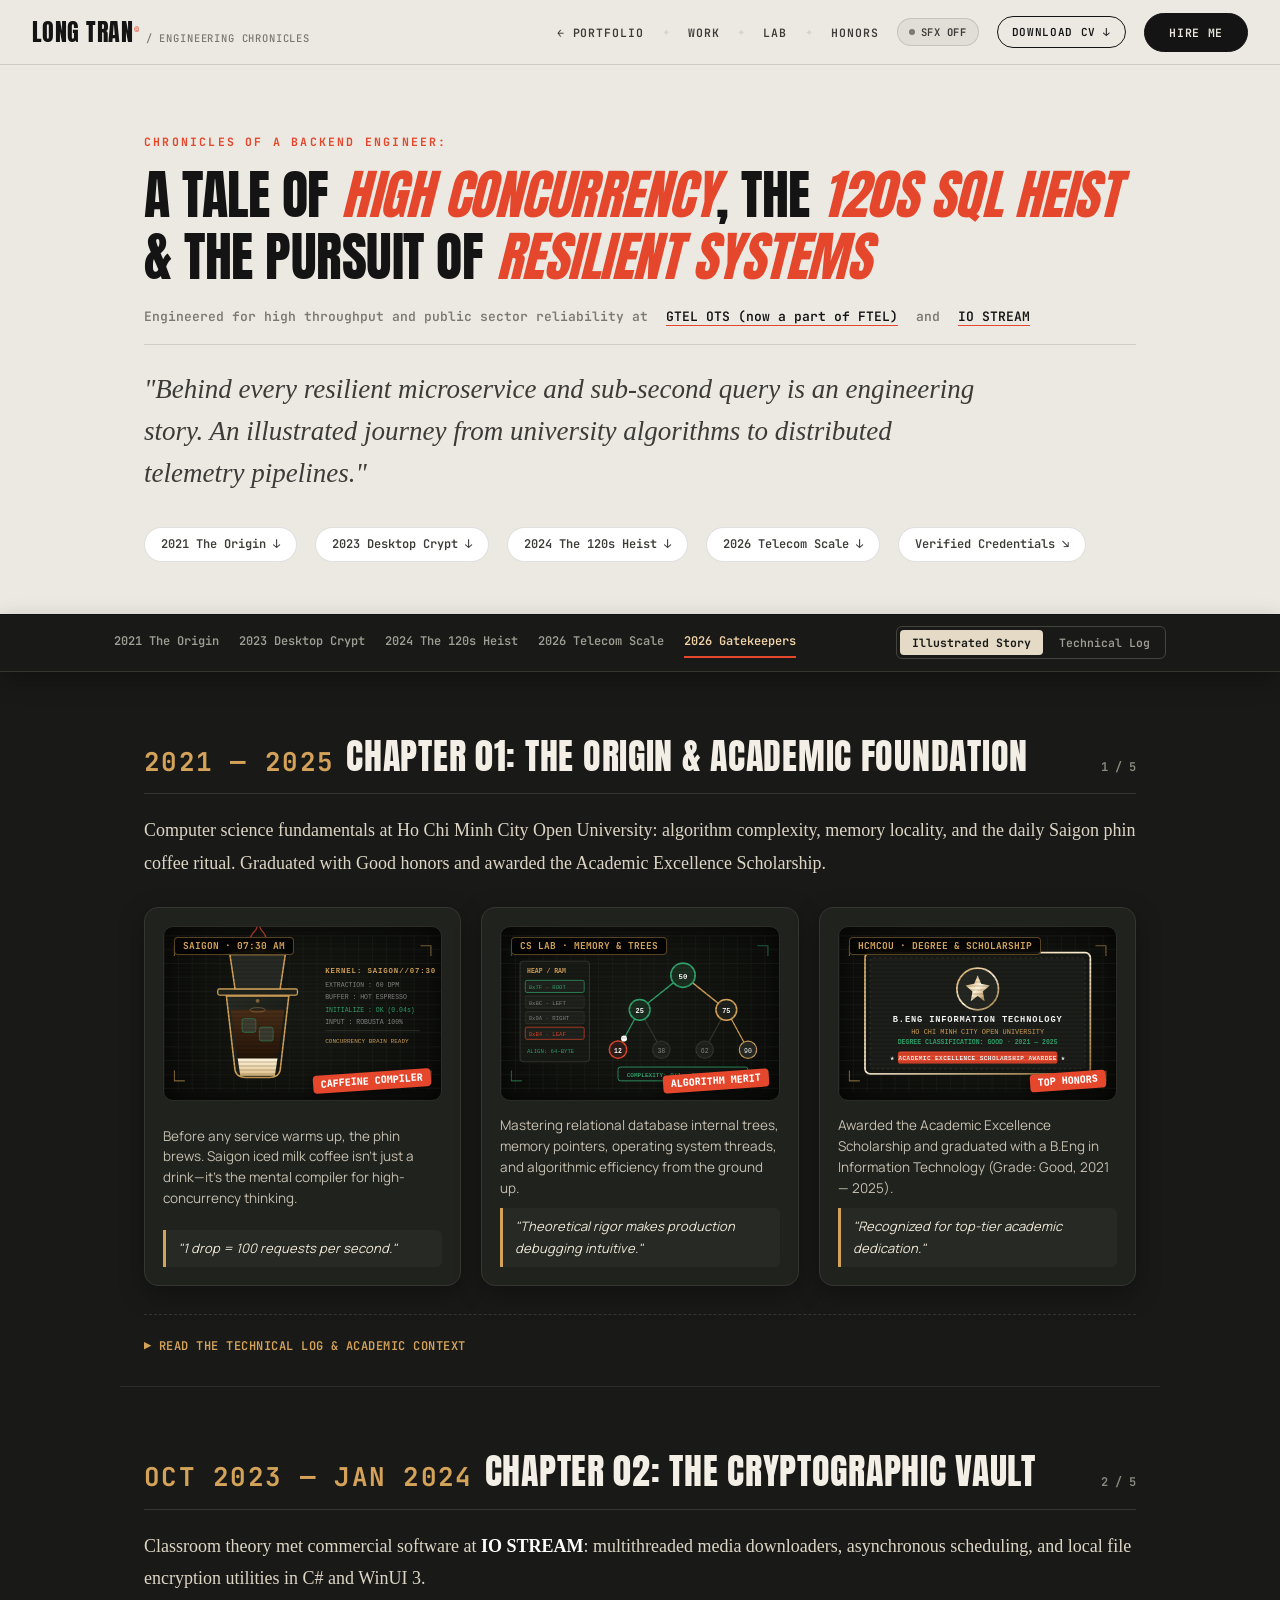
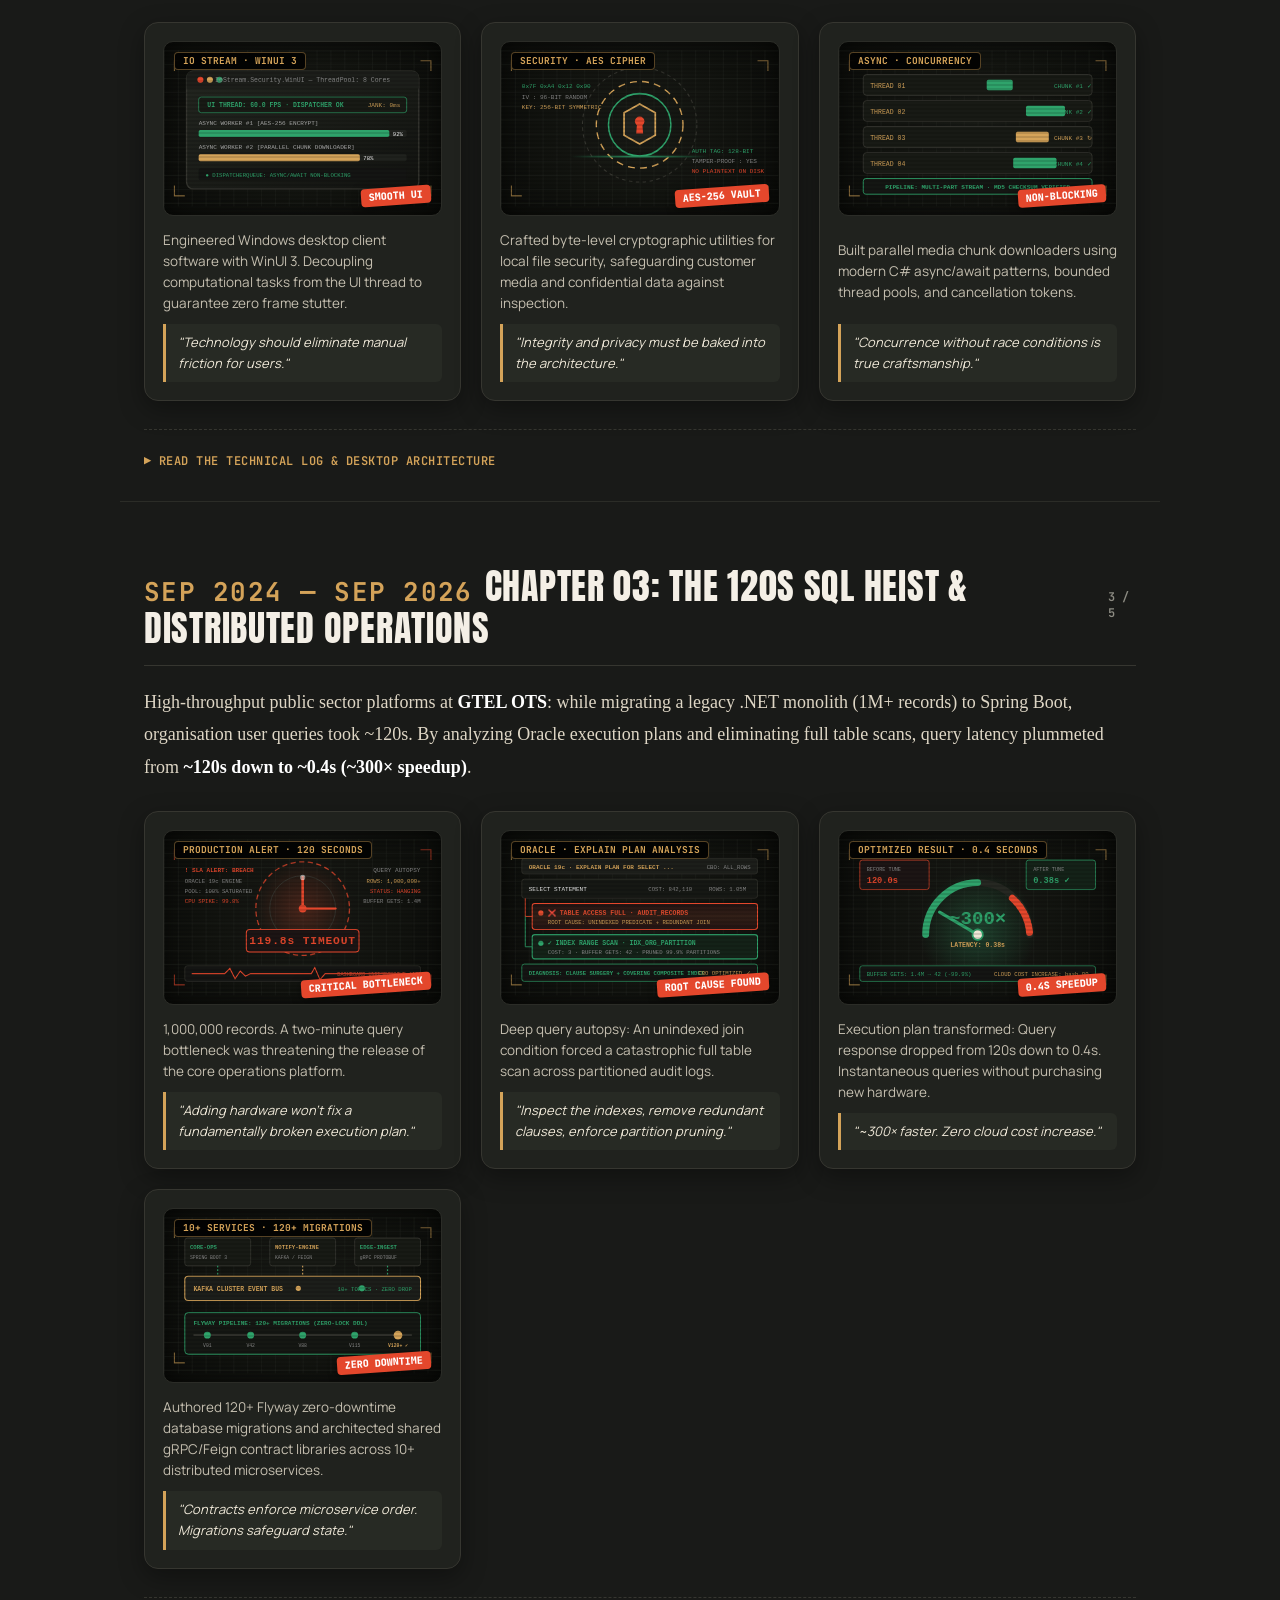
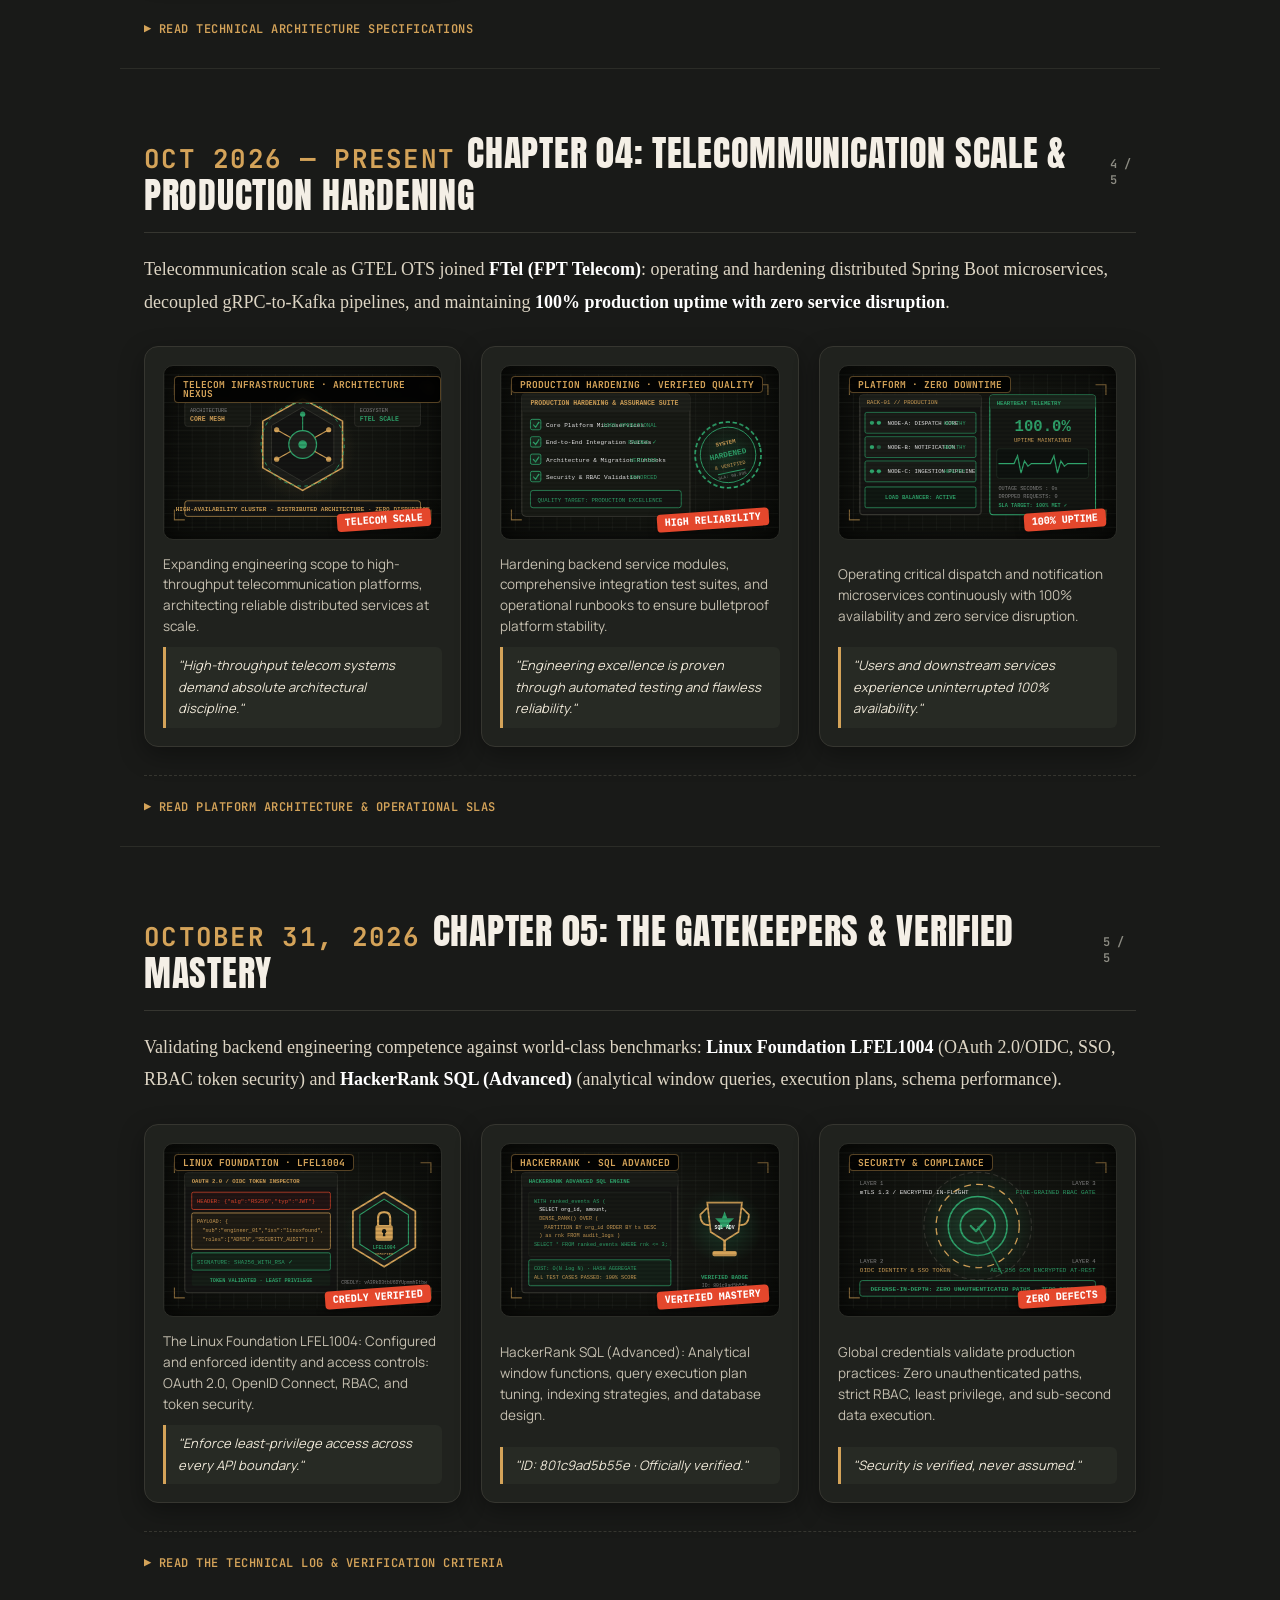
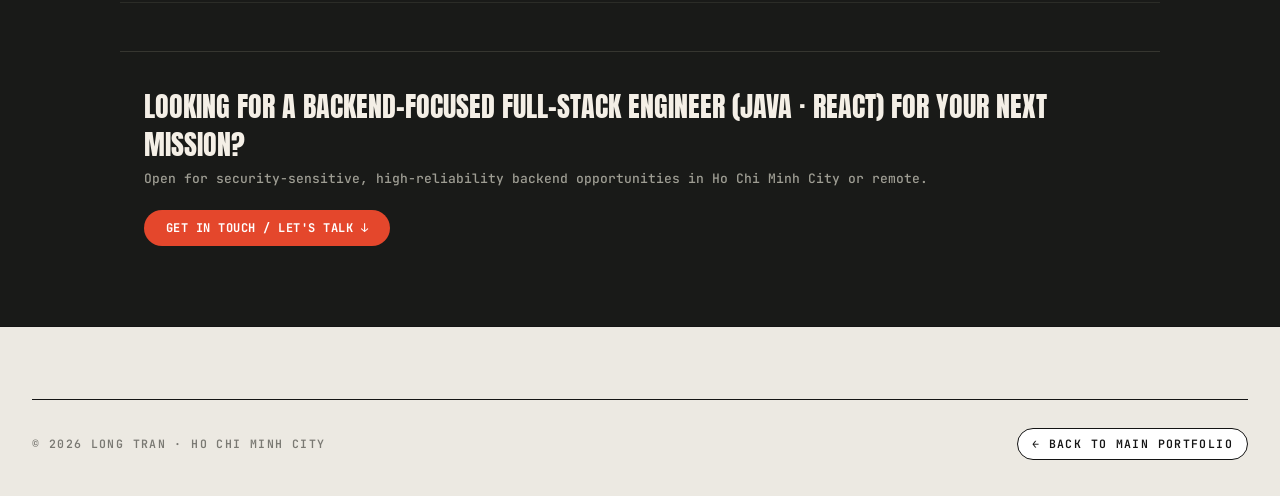
==== story.html @ cf1a456a "feat: refactor portfolio with interactive systems lab, patchbay, Claude Code 101 cert, and full-stac" ====
<!DOCTYPE html>
<html lang="en">
<head>
<meta charset="UTF-8">
<meta name="viewport" content="width=device-width, initial-scale=1.0">
<link rel="icon" type="image/svg+xml" href="assets/favicon.svg">
<meta name="description" content="Illustrated engineering chronicles of Long Tran — from university algorithms and C# WinUI to the 120s Oracle SQL heist, Kafka pipelines, and FTel telecom scale.">
<meta property="og:title" content="Engineering Chronicles — Long Tran">
<meta property="og:description" content="Five illustrated chapters behind the backend systems: C# WinUI, Oracle ~300× tuning, Kafka streams, and API security.">
<meta property="og:type" content="article">
<meta property="og:url" content="https://longtmb2003.github.io/story.html">
<meta property="og:image" content="https://longtmb2003.github.io/assets/og-preview.png">
<link rel="canonical" href="https://longtmb2003.github.io/story.html">
<meta name="theme-color" content="#ECE9E2">
<title>Engineering Chronicles — Long Tran</title>
<link rel="preconnect" href="https://fonts.googleapis.com">
<link rel="preconnect" href="https://fonts.gstatic.com" crossorigin>
<link href="https://fonts.googleapis.com/css2?family=Anton&family=Manrope:wght@400;500;600;700;800&family=JetBrains+Mono:wght@400;500;600;700&family=Caveat:wght@600&display=swap" rel="stylesheet">
<link rel="stylesheet" href="assets/styles.css">
</head>
<body>
<a class="access-skip" href="#story-chronicles">Skip to chronicles</a>

<header class="topbar">
  <div class="top-progress-bar" id="topProgressBar"></div>
  <div class="wrap">
    <div class="logo-block">
      <a class="logo" href="index.html">Long Tran<sup>©</sup></a>
      <span class="logo-role">/ Engineering Chronicles</span>
    </div>

    <nav class="nav" aria-label="Chronicles navigation">
      <a href="index.html">← Portfolio</a>
      <span class="nav-dot" aria-hidden="true">✦</span>
      <a href="index.html#work">Work</a>
      <span class="nav-dot" aria-hidden="true">✦</span>
      <a href="index.html#lab">Lab</a>
      <span class="nav-dot" aria-hidden="true">✦</span>
      <a href="index.html#achievements">Honors</a>
    </nav>

    <a class="story-back-mobile" href="index.html">← Portfolio</a>

    <button class="sfx-toggle" id="sfxToggleBtn" type="button" aria-pressed="false" title="Toggle subtle UI sound effects">
      <span class="sfx-dot" aria-hidden="true"></span>
      <span class="sfx-label">SFX</span>
      <strong id="sfxStateText">OFF</strong>
    </button>

    <a class="btn-cv-top" href="assets/CV_LongTran_BackendJavaDeveloper.pdf" target="_blank" rel="noopener noreferrer" download="CV_LongTran_BackendJavaDeveloper.pdf" title="Download CV (PDF)">Download CV ↓</a>
    <a class="hire" href="index.html#contact">Hire Me</a>
  </div>
</header>

<main>
<div class="wrap">
  <!-- COLD OPEN: EDITORIAL STORY INVITATION (CALIF.IO / PHP2SHELL STYLE) -->
  <section class="cold-open rv" aria-labelledby="storyOpening">
    <h1 id="storyOpening">
      <span class="kicker">CHRONICLES OF A BACKEND ENGINEER:</span>
      A tale of <em>high concurrency</em>, the <em>120s SQL heist</em> &amp; the pursuit of <em>resilient systems</em>
    </h1>
    <p class="press-coverage">
      Engineered for high throughput and public sector reliability at
      <a href="#the-high-throughput">GTEL OTS (now a part of FTEL)</a> and
      <a href="#the-crypt">IO STREAM</a>
    </p>
    <p class="invitation">
      "Behind every resilient microservice and sub-second query is an engineering story. An illustrated journey from university algorithms to distributed telemetry pipelines."
    </p>
    <nav class="shortcuts" aria-label="Start reading chronicle">
      <a href="#the-origin">2021 The Origin ↓</a>
      <a href="#the-crypt">2023 Desktop Crypt ↓</a>
      <a href="#the-120s-heist">2024 The 120s Heist ↓</a>
      <a href="#the-high-throughput">2026 Telecom Scale ↓</a>
      <a href="#the-gatekeepers">Verified Credentials ↘</a>
    </nav>
  </section>
</div>

<section class="comic-chronicles" id="story-chronicles" data-mode="story" aria-label="An illustrated journey through engineering history">
  <!-- STICKY READER TOOLBAR -->
  <div class="reader-toolbar">
    <div class="reader-toolbar-inner">
      <nav class="era-links" aria-label="Comic chapters navigation">
        <a href="#the-origin" class="active" data-chapter="the-origin">2021 The Origin</a>
        <a href="#the-crypt" data-chapter="the-crypt">2023 Desktop Crypt</a>
        <a href="#the-120s-heist" data-chapter="the-120s-heist">2024 The 120s Heist</a>
        <a href="#the-high-throughput" data-chapter="the-high-throughput">2026 Telecom Scale</a>
        <a href="#the-gatekeepers" data-chapter="the-gatekeepers">2026 Gatekeepers</a>
      </nav>
      <div class="reader-mode" role="group" aria-label="Comic reading mode">
        <button type="button" class="mode-btn active" id="btnStoryMode" data-mode="story" aria-pressed="true">Illustrated Story</button>
        <button type="button" class="mode-btn" id="btnLogMode" data-mode="blueprint" aria-pressed="false">Technical Log</button>
      </div>
    </div>
  </div>

  <!-- CHAPTER 01: 2021 -->
  <article class="story-chapter" id="the-origin" aria-labelledby="ch1-heading">
    <div class="chapter-heading">
      <h2 id="ch1-heading"><span>2021 — 2025</span>Chapter 01: The Origin &amp; Academic Foundation</h2>
      <small>1 / 5</small>
    </div>
    <div class="chapter-description">
      <p>
        Computer science fundamentals at Ho Chi Minh City Open University: algorithm complexity, memory locality, and the daily Saigon phin coffee ritual. Graduated with Good honors and awarded the Academic Excellence Scholarship.
      </p>
    </div>
    <div class="panel-layout">
      <div class="comic-panel">
        <div class="panel-art-wrap">
          <span class="panel-badge">SAIGON · 07:30 AM</span>
          <svg viewBox="0 0 320 180" fill="none" xmlns="http://www.w3.org/2000/svg">
            <defs>
              <pattern id="ch1Grid" width="16" height="16" patternUnits="userSpaceOnUse"><path d="M 16 0 L 0 0 0 16" fill="none" stroke="#252822" stroke-width="0.8"/></pattern>
              <linearGradient id="cGlassGrad" x1="0" y1="0" x2="1" y2="1"><stop offset="0%" stop-color="#2A2D25"/><stop offset="100%" stop-color="#121310"/></linearGradient>
              <linearGradient id="cEspressoGrad" x1="0" y1="0" x2="0" y2="1"><stop offset="0%" stop-color="#4A2E18"/><stop offset="100%" stop-color="#241408"/></linearGradient>
              <linearGradient id="cMilkGrad" x1="0" y1="0" x2="0" y2="1"><stop offset="0%" stop-color="#FFF4DD"/><stop offset="100%" stop-color="#E1BF86"/></linearGradient>
            </defs>
            <rect width="320" height="180" fill="url(#ch1Grid)"/>
            <path d="M12 24 L12 12 L24 12 M308 24 L308 12 L296 12 M12 156 L12 168 L24 168 M308 156 L308 168 L296 168" stroke="#D4A359" stroke-width="1.2" opacity="0.6"/>
            <!-- Telemetry readout right side -->
            <text x="186" y="44" font-size="8.5" font-family="monospace" font-weight="bold" fill="#D4A359" letter-spacing="1">KERNEL: SAIGON//07:30</text>
            <text x="186" y="60" font-size="7.5" font-family="monospace" fill="#888">EXTRACTION : 60 DPM</text>
            <text x="186" y="74" font-size="7.5" font-family="monospace" fill="#888">BUFFER     : HOT ESPRESSO</text>
            <text x="186" y="88" font-size="7.5" font-family="monospace" fill="#2FA36B">INITIALIZE : OK (0.04s)</text>
            <text x="186" y="102" font-size="7.5" font-family="monospace" fill="#888">INPUT      : ROBUSTA 100%</text>
            <line x1="186" y1="110" x2="295" y2="110" stroke="#363630" stroke-width="1"/>
            <text x="186" y="124" font-size="7" font-family="monospace" fill="#D4A359">CONCURRENCY BRAIN READY</text>
            <!-- Glass -->
            <path d="M72 70 L82 156 Q84 164 94 164 L122 164 Q132 164 134 156 L144 70 Z" fill="url(#cGlassGrad)" stroke="#D4A359" stroke-width="1.8"/>
            <path d="M85 142 L88 162 L128 162 L131 142 Z" fill="url(#cMilkGrad)"/>
            <path d="M77 86 L85 142 L131 142 L139 86 Z" fill="url(#cEspressoGrad)"/>
            <rect x="90" y="96" width="16" height="16" rx="3" fill="#3D453C" opacity="0.75" stroke="#2FA36B" stroke-width="0.8"/>
            <rect x="110" y="106" width="16" height="16" rx="3" fill="#3D453C" opacity="0.75" stroke="#2FA36B" stroke-width="0.8"/>
            <!-- Phin Saucer plate -->
            <rect x="62" y="62" width="92" height="7" rx="2" fill="#20221E" stroke="#D4A359" stroke-width="1.5"/>
            <!-- Phin Chamber -->
            <path d="M76 22 L140 22 L134 62 L82 62 Z" fill="#272A24" stroke="#D4A359" stroke-width="1.8"/>
            <!-- Phin Lid & Knob -->
            <path d="M72 22 Q108 14 144 22 Z" fill="#363630" stroke="#D4A359" stroke-width="1.5"/>
            <circle cx="108" cy="14" r="4.5" fill="#D4A359"/>
            <path d="M100 10 Q98 2 104 -4 Q110 -10 106 -16" stroke="#E4472C" stroke-width="1.5" stroke-linecap="round" fill="none" opacity="0.7"/>
            <path d="M116 10 Q120 2 114 -4 Q108 -10 112 -16" stroke="#E4472C" stroke-width="1.5" stroke-linecap="round" fill="none" opacity="0.7"/>
            <!-- Drip bead -->
            <circle cx="108" cy="67" r="2.2" fill="#D4A359"><animate attributeName="cy" values="67;86" dur="1.2s" repeatCount="indefinite"/><animate attributeName="opacity" values="1;0" dur="1.2s" repeatCount="indefinite"/></circle>
            <ellipse cx="108" cy="86" rx="16" ry="2.5" fill="none" stroke="#D4A359" stroke-width="0.8"><animate attributeName="rx" values="3;16" dur="1.2s" repeatCount="indefinite"/><animate attributeName="opacity" values="1;0" dur="1.2s" repeatCount="indefinite"/></ellipse>
          </svg>
          <span class="panel-stamp">CAFFEINE COMPILER</span>
        </div>
        <p class="panel-caption">Before any service warms up, the phin brews. Saigon iced milk coffee isn't just a drink—it's the mental compiler for high-concurrency thinking.</p>
        <div class="panel-dialogue">"1 drop = 100 requests per second."</div>
      </div>

      <div class="comic-panel">
        <div class="panel-art-wrap">
          <span class="panel-badge">CS LAB · MEMORY &amp; TREES</span>
          <svg viewBox="0 0 320 180" fill="none" xmlns="http://www.w3.org/2000/svg">
            <defs>
              <pattern id="ch1TreeGrid" width="16" height="16" patternUnits="userSpaceOnUse"><path d="M 16 0 L 0 0 0 16" fill="none" stroke="#252822" stroke-width="0.8"/></pattern>
            </defs>
            <rect width="320" height="180" fill="url(#ch1TreeGrid)"/>
            <path d="M12 24 L12 12 L24 12 M308 24 L308 12 L296 12 M12 156 L12 168 L24 168 M308 156 L308 168 L296 168" stroke="#2FA36B" stroke-width="1.2" opacity="0.6"/>
            <!-- Left Memory Layout matrix -->
            <rect x="22" y="30" width="80" height="116" rx="4" fill="#181A16" stroke="#363630" stroke-width="1.2"/>
            <text x="30" y="44" font-size="7.5" font-family="monospace" fill="#D4A359" font-weight="bold">HEAP / RAM</text>
            <rect x="28" y="52" width="68" height="14" rx="2" fill="#20221E" stroke="#2FA36B" stroke-width="0.8"/>
            <text x="32" y="62" font-size="6.5" font-family="monospace" fill="#2FA36B">0x7F · ROOT</text>
            <rect x="28" y="70" width="68" height="14" rx="2" fill="#20221E" stroke="#363630" stroke-width="0.8"/>
            <text x="32" y="80" font-size="6.5" font-family="monospace" fill="#888">0x8C · LEFT</text>
            <rect x="28" y="88" width="68" height="14" rx="2" fill="#20221E" stroke="#363630" stroke-width="0.8"/>
            <text x="32" y="98" font-size="6.5" font-family="monospace" fill="#888">0x9A · RIGHT</text>
            <rect x="28" y="106" width="68" height="14" rx="2" fill="#20221E" stroke="#E4472C" stroke-width="0.8"/>
            <text x="32" y="116" font-size="6.5" font-family="monospace" fill="#E4472C">0xB4 · LEAF</text>
            <text x="30" y="136" font-size="6.5" font-family="monospace" fill="#2FA36B">ALIGN: 64-BYTE</text>
            <!-- Right Tree Hierarchy -->
            <line x1="210" y1="46" x2="160" y2="86" stroke="#2FA36B" stroke-width="1.6"/>
            <line x1="210" y1="46" x2="260" y2="86" stroke="#D4A359" stroke-width="1.6"/>
            <line x1="160" y1="86" x2="135" y2="132" stroke="#2FA36B" stroke-width="1.4"/>
            <line x1="160" y1="86" x2="185" y2="132" stroke="#363630" stroke-width="1.4"/>
            <line x1="260" y1="86" x2="235" y2="132" stroke="#363630" stroke-width="1.4"/>
            <line x1="260" y1="86" x2="285" y2="132" stroke="#D4A359" stroke-width="1.4"/>
            <!-- Pulsing traversal packet -->
            <circle cx="210" cy="46" r="3.5" fill="#FFF"><animateMotion path="M0,0 L-50,40 L-75,86" dur="2s" repeatCount="indefinite"/></circle>
            <!-- Nodes -->
            <circle cx="210" cy="46" r="14" fill="#1C2E20" stroke="#2FA36B" stroke-width="2"/>
            <text x="210" y="50" font-size="8.5" font-family="monospace" font-weight="bold" fill="#FFF" text-anchor="middle">50</text>
            <circle cx="160" cy="86" r="12" fill="#1C2E20" stroke="#2FA36B" stroke-width="1.8"/>
            <text x="160" y="90" font-size="8" font-family="monospace" font-weight="bold" fill="#FFF" text-anchor="middle">25</text>
            <circle cx="260" cy="86" r="12" fill="#20221E" stroke="#D4A359" stroke-width="1.8"/>
            <text x="260" y="90" font-size="8" font-family="monospace" font-weight="bold" fill="#FFF" text-anchor="middle">75</text>
            <circle cx="135" cy="132" r="10" fill="#2E1C1A" stroke="#E4472C" stroke-width="1.8"/>
            <text x="135" y="135.5" font-size="7.5" font-family="monospace" font-weight="bold" fill="#FFF" text-anchor="middle">12</text>
            <circle cx="185" cy="132" r="10" fill="#20221E" stroke="#363630" stroke-width="1.4"/>
            <text x="185" y="135.5" font-size="7.5" font-family="monospace" fill="#888" text-anchor="middle">38</text>
            <circle cx="235" cy="132" r="10" fill="#20221E" stroke="#363630" stroke-width="1.4"/>
            <text x="235" y="135.5" font-size="7.5" font-family="monospace" fill="#888" text-anchor="middle">62</text>
            <circle cx="285" cy="132" r="10" fill="#272A24" stroke="#D4A359" stroke-width="1.4"/>
            <text x="285" y="135.5" font-size="7.5" font-family="monospace" fill="#FFF" text-anchor="middle">90</text>
            <rect x="135" y="152" width="150" height="16" rx="3" fill="#141613" stroke="#2FA36B" stroke-width="1"/>
            <text x="210" y="163" font-size="7" font-family="monospace" fill="#2FA36B" font-weight="bold" text-anchor="middle">COMPLEXITY: O(log N) · BALANCED</text>
          </svg>
          <span class="panel-stamp">ALGORITHM MERIT</span>
        </div>
        <p class="panel-caption">Mastering relational database internal trees, memory pointers, operating system threads, and algorithmic efficiency from the ground up.</p>
        <div class="panel-dialogue">"Theoretical rigor makes production debugging intuitive."</div>
      </div>

      <div class="comic-panel">
        <div class="panel-art-wrap">
          <span class="panel-badge">HCMCOU · DEGREE &amp; SCHOLARSHIP</span>
          <svg viewBox="0 0 320 180" fill="none" xmlns="http://www.w3.org/2000/svg">
            <defs>
              <pattern id="ch1HcmcouGrid" width="16" height="16" patternUnits="userSpaceOnUse"><path d="M 16 0 L 0 0 0 16" fill="none" stroke="#252822" stroke-width="0.8"/></pattern>
              <linearGradient id="goldDiplomaGrad" x1="0" y1="0" x2="1" y2="1"><stop offset="0%" stop-color="#D4A359"/><stop offset="50%" stop-color="#FFF2D6"/><stop offset="100%" stop-color="#9E7332"/></linearGradient>
            </defs>
            <rect width="320" height="180" fill="url(#ch1HcmcouGrid)"/>
            <path d="M12 24 L12 12 L24 12 M308 24 L308 12 L296 12 M12 156 L12 168 L24 168 M308 156 L308 168 L296 168" stroke="#D4A359" stroke-width="1.2" opacity="0.6"/>
            <!-- Ornate Diploma certificate parchment frame -->
            <rect x="30" y="20" width="260" height="140" rx="6" fill="#161814" stroke="url(#goldDiplomaGrad)" stroke-width="2"/>
            <rect x="36" y="26" width="248" height="128" rx="4" fill="#1C1E1A" stroke="#363630" stroke-width="1" stroke-dasharray="3 3"/>
            <!-- Center Seal / Laurel Emblem -->
            <circle cx="160" cy="62" r="24" fill="#252822" stroke="url(#goldDiplomaGrad)" stroke-width="2"/>
            <!-- Star in seal -->
            <polygon points="160,46 164,56 174,58 166,65 168,76 160,70 152,76 154,65 146,58 156,56" fill="url(#goldDiplomaGrad)"/>
            <!-- University & Degree details -->
            <text x="160" y="100" font-size="10" font-family="monospace" font-weight="900" fill="#FFF" text-anchor="middle" letter-spacing="1">B.ENG INFORMATION TECHNOLOGY</text>
            <text x="160" y="114" font-size="8" font-family="monospace" fill="#D4A359" text-anchor="middle">HO CHI MINH CITY OPEN UNIVERSITY</text>
            <text x="160" y="126" font-size="7.5" font-family="monospace" fill="#2FA36B" text-anchor="middle" font-weight="bold">DEGREE CLASSIFICATION: GOOD · 2021 — 2025</text>
            <!-- Scholarship Ribbon Banner -->
            <rect x="68" y="134" width="184" height="14" rx="3" fill="#E4472C"/>
            <text x="160" y="144" font-size="7" font-family="monospace" font-weight="900" fill="#FFF" text-anchor="middle" letter-spacing="0.5">★ ACADEMIC EXCELLENCE SCHOLARSHIP AWARDEE ★</text>
          </svg>
          <span class="panel-stamp">TOP HONORS</span>
        </div>
        <p class="panel-caption">Awarded the Academic Excellence Scholarship and graduated with a B.Eng in Information Technology (Grade: Good, 2021 — 2025).</p>
        <div class="panel-dialogue">"Recognized for top-tier academic dedication."</div>
      </div>
    </div>
    <details class="story-transcript">
      <summary>▶ Read the technical log &amp; academic context</summary>
      <div class="transcript-body">
        <p><strong>Curriculum Core:</strong> Algorithmic analysis, relational database normalization, concurrency synchronization primitives, network socket programming, and software engineering architecture.</p>
        <p><strong>Key Artifacts:</strong> Academic Excellence Scholarship (Jan 2025), B.Eng Degree in IT (Sep 2025). The rigorous foundation in B-trees, hashing strategies, and memory layouts later became the decisive weapon in solving Oracle query bottlenecks and tuning Kafka partition streaming in production.</p>
      </div>
    </details>
  </article>

  <!-- CHAPTER 02: 2023 -->
  <article class="story-chapter" id="the-crypt" aria-labelledby="ch2-heading">
    <div class="chapter-heading">
      <h2 id="ch2-heading"><span>Oct 2023 — Jan 2024</span>Chapter 02: The Cryptographic Vault</h2>
      <small>2 / 5</small>
    </div>
    <div class="chapter-description">
      <p>
        Classroom theory met commercial software at <strong>IO STREAM</strong>: multithreaded media downloaders, asynchronous scheduling, and local file encryption utilities in C# and WinUI 3.
      </p>
    </div>
    <div class="panel-layout">
      <div class="comic-panel">
        <div class="panel-art-wrap">
          <span class="panel-badge">IO STREAM · WINUI 3</span>
          <svg viewBox="0 0 320 180" fill="none" xmlns="http://www.w3.org/2000/svg">
            <defs>
              <pattern id="ch2WinGrid" width="16" height="16" patternUnits="userSpaceOnUse"><path d="M 16 0 L 0 0 0 16" fill="none" stroke="#252822" stroke-width="0.8"/></pattern>
              <linearGradient id="winGlassGrad" x1="0" y1="0" x2="1" y2="1"><stop offset="0%" stop-color="#232620"/><stop offset="100%" stop-color="#121310"/></linearGradient>
            </defs>
            <rect width="320" height="180" fill="url(#ch2WinGrid)"/>
            <path d="M12 24 L12 12 L24 12 M308 24 L308 12 L296 12 M12 156 L12 168 L24 168 M308 156 L308 168 L296 168" stroke="#D4A359" stroke-width="1.2" opacity="0.6"/>
            <rect x="26" y="24" width="268" height="136" rx="8" fill="url(#winGlassGrad)" stroke="#363630" stroke-width="1.5"/>
            <path d="M26 32 Q26 24 34 24 L286 24 Q294 24 294 32 L294 44 L26 44 Z" fill="#1C1E1A"/>
            <circle cx="42" cy="34" r="3.5" fill="#E4472C"/>
            <circle cx="53" cy="34" r="3.5" fill="#D4A359"/>
            <circle cx="64" cy="34" r="3.5" fill="#2FA36B"/>
            <text x="160" y="37" font-size="7.5" font-family="monospace" fill="#888" text-anchor="middle">IoStream.Security.WinUI — ThreadPool: 8 Cores</text>
            <rect x="40" y="54" width="240" height="18" rx="3" fill="#181A15" stroke="#2FA36B" stroke-width="0.8"/>
            <text x="50" y="66" font-size="7.5" font-family="monospace" fill="#2FA36B" font-weight="bold">UI THREAD: 60.0 FPS · DISPATCHER OK</text>
            <text x="235" y="66" font-size="7" font-family="monospace" fill="#D4A359">JANK: 0ms</text>
            <text x="40" y="86" font-size="7" font-family="monospace" fill="#AAA">ASYNC WORKER #1 [AES-256 ENCRYPT]</text>
            <rect x="40" y="92" width="240" height="8" rx="2" fill="#20221E"/>
            <rect x="40" y="92" width="220" height="8" rx="2" fill="#2FA36B"/>
            <text x="264" y="99" font-size="6.5" font-family="monospace" fill="#FFF">92%</text>
            <text x="40" y="114" font-size="7" font-family="monospace" fill="#AAA">ASYNC WORKER #2 [PARALLEL CHUNK DOWNLOADER]</text>
            <rect x="40" y="120" width="240" height="8" rx="2" fill="#20221E"/>
            <rect x="40" y="120" width="186" height="8" rx="2" fill="#D4A359"/>
            <text x="230" y="127" font-size="6.5" font-family="monospace" fill="#FFF">78%</text>
            <rect x="40" y="136" width="240" height="14" rx="2" fill="#141513"/>
            <text x="48" y="146" font-size="6.5" font-family="monospace" fill="#2FA36B">● DISPATCHERQUEUE: ASYNC/AWAIT NON-BLOCKING</text>
          </svg>
          <span class="panel-stamp">SMOOTH UI</span>
        </div>
        <p class="panel-caption">Engineered Windows desktop client software with WinUI 3. Decoupling computational tasks from the UI thread to guarantee zero frame stutter.</p>
        <div class="panel-dialogue">"Technology should eliminate manual friction for users."</div>
      </div>

      <div class="comic-panel">
        <div class="panel-art-wrap">
          <span class="panel-badge">SECURITY · AES CIPHER</span>
          <svg viewBox="0 0 320 180" fill="none" xmlns="http://www.w3.org/2000/svg">
            <defs>
              <pattern id="ch2AesGrid" width="16" height="16" patternUnits="userSpaceOnUse"><path d="M 16 0 L 0 0 0 16" fill="none" stroke="#252822" stroke-width="0.8"/></pattern>
              <linearGradient id="aesLaserGrad" x1="0" y1="0" x2="1" y2="0"><stop offset="0%" stop-color="#2FA36B" stop-opacity="0"/><stop offset="50%" stop-color="#2FA36B"/><stop offset="100%" stop-color="#2FA36B" stop-opacity="0"/></linearGradient>
            </defs>
            <rect width="320" height="180" fill="url(#ch2AesGrid)"/>
            <path d="M12 24 L12 12 L24 12 M308 24 L308 12 L296 12 M12 156 L12 168 L24 168 M308 156 L308 168 L296 168" stroke="#D4A359" stroke-width="1.2" opacity="0.6"/>
            <circle cx="160" cy="86" r="66" stroke="#363630" stroke-width="1.2" stroke-dasharray="4 4"/>
            <circle cx="160" cy="86" r="50" stroke="#D4A359" stroke-width="1.6" stroke-dasharray="8 6"/>
            <circle cx="160" cy="86" r="36" stroke="#2FA36B" stroke-width="1.8"/>
            <polygon points="160,62 178,72 178,98 160,108 142,98 142,72" fill="#20221E" stroke="#D4A359" stroke-width="2"/>
            <circle cx="160" cy="82" r="5.5" fill="#E4472C"/>
            <polygon points="157,84 163,84 164,96 156,96" fill="#E4472C"/>
            <rect x="80" y="85" width="160" height="2" fill="url(#aesLaserGrad)"><animate attributeName="y" values="30;140;30" dur="3s" repeatCount="indefinite"/></rect>
            <text x="24" y="44" font-size="7" font-family="monospace" fill="#2FA36B">0x7F 0xA4 0x12 0x90</text>
            <text x="24" y="56" font-size="7" font-family="monospace" fill="#888">IV : 96-BIT RANDOM</text>
            <text x="24" y="68" font-size="7" font-family="monospace" fill="#D4A359">KEY: 256-BIT SYMMETRIC</text>
            <text x="220" y="118" font-size="7" font-family="monospace" fill="#2FA36B">AUTH TAG: 128-BIT</text>
            <text x="220" y="130" font-size="7" font-family="monospace" fill="#888">TAMPER-PROOF : YES</text>
            <text x="220" y="142" font-size="7" font-family="monospace" fill="#E4472C">NO PLAINTEXT ON DISK</text>
          </svg>
          <span class="panel-stamp">AES-256 VAULT</span>
        </div>
        <p class="panel-caption">Crafted byte-level cryptographic utilities for local file security, safeguarding customer media and confidential data against inspection.</p>
        <div class="panel-dialogue">"Integrity and privacy must be baked into the architecture."</div>
      </div>

      <div class="comic-panel">
        <div class="panel-art-wrap">
          <span class="panel-badge">ASYNC · CONCURRENCY</span>
          <svg viewBox="0 0 320 180" fill="none" xmlns="http://www.w3.org/2000/svg">
            <defs>
              <pattern id="ch2ChunkGrid" width="16" height="16" patternUnits="userSpaceOnUse"><path d="M 16 0 L 0 0 0 16" fill="none" stroke="#252822" stroke-width="0.8"/></pattern>
            </defs>
            <rect width="320" height="180" fill="url(#ch2ChunkGrid)"/>
            <path d="M12 24 L12 12 L24 12 M308 24 L308 12 L296 12 M12 156 L12 168 L24 168 M308 156 L308 168 L296 168" stroke="#D4A359" stroke-width="1.2" opacity="0.6"/>
            <!-- 4 Parallel Streaming Lanes -->
            <rect x="28" y="28" width="264" height="24" rx="4" fill="#181A15" stroke="#363630" stroke-width="1"/>
            <text x="36" y="43" font-size="7.5" font-family="monospace" fill="#D4A359">THREAD 01</text>
            <rect x="100" y="34" width="30" height="12" rx="2" fill="#2FA36B"><animate attributeName="x" values="100;230;100" dur="2.4s" repeatCount="indefinite"/></rect>
            <text x="248" y="43" font-size="7" font-family="monospace" fill="#2FA36B">CHUNK #1 ✓</text>
            <rect x="28" y="58" width="264" height="24" rx="4" fill="#181A15" stroke="#363630" stroke-width="1"/>
            <text x="36" y="73" font-size="7.5" font-family="monospace" fill="#D4A359">THREAD 02</text>
            <rect x="100" y="64" width="45" height="12" rx="2" fill="#2FA36B"><animate attributeName="x" values="100;220;100" dur="2.8s" begin="0.3s" repeatCount="indefinite"/></rect>
            <text x="248" y="73" font-size="7" font-family="monospace" fill="#2FA36B">CHUNK #2 ✓</text>
            <rect x="28" y="88" width="264" height="24" rx="4" fill="#181A15" stroke="#363630" stroke-width="1"/>
            <text x="36" y="103" font-size="7.5" font-family="monospace" fill="#D4A359">THREAD 03</text>
            <rect x="100" y="94" width="38" height="12" rx="2" fill="#D4A359"><animate attributeName="x" values="100;215;100" dur="2.1s" begin="0.6s" repeatCount="indefinite"/></rect>
            <text x="248" y="103" font-size="7" font-family="monospace" fill="#D4A359">CHUNK #3 ↻</text>
            <rect x="28" y="118" width="264" height="24" rx="4" fill="#181A15" stroke="#363630" stroke-width="1"/>
            <text x="36" y="133" font-size="7.5" font-family="monospace" fill="#D4A359">THREAD 04</text>
            <rect x="100" y="124" width="50" height="12" rx="2" fill="#2FA36B"><animate attributeName="x" values="100;225;100" dur="2.6s" begin="0.2s" repeatCount="indefinite"/></rect>
            <text x="248" y="133" font-size="7" font-family="monospace" fill="#2FA36B">CHUNK #4 ✓</text>
            <rect x="28" y="148" width="264" height="18" rx="3" fill="#141613" stroke="#2FA36B" stroke-width="1"/>
            <text x="160" y="160" font-size="7" font-family="monospace" fill="#2FA36B" font-weight="bold" text-anchor="middle">PIPELINE: MULTI-PART STREAM · MD5 CHECKSUM VERIFIED</text>
          </svg>
          <span class="panel-stamp">NON-BLOCKING</span>
        </div>
        <p class="panel-caption">Built parallel media chunk downloaders using modern C# async/await patterns, bounded thread pools, and cancellation tokens.</p>
        <div class="panel-dialogue">"Concurrence without race conditions is true craftsmanship."</div>
      </div>
    </div>
    <details class="story-transcript">
      <summary>▶ Read the technical log &amp; desktop architecture</summary>
      <div class="transcript-body">
        <p><strong>Stack &amp; Frameworks:</strong> C#, .NET, WinUI 3, Windows App SDK, Cryptography APIs.</p>
        <p><strong>Engineering Takeaway:</strong> Learned the intricacies of thread synchronization, byte streams, and memory buffers. Managing local machine resources laid the groundwork for managing cloud container resources in distributed microservices.</p>
      </div>
    </details>
  </article>

  <!-- CHAPTER 03: 2024 - 2026 -->
  <article class="story-chapter" id="the-120s-heist" aria-labelledby="ch3-heading">
    <div class="chapter-heading">
      <h2 id="ch3-heading"><span>Sep 2024 — Sep 2026</span>Chapter 03: The 120s SQL Heist &amp; Distributed Operations</h2>
      <small>3 / 5</small>
    </div>
    <div class="chapter-description">
      <p>
        High-throughput public sector platforms at <strong>GTEL OTS</strong>: while migrating a legacy .NET monolith (1M+ records) to Spring Boot, organisation user queries took ~120s. By analyzing Oracle execution plans and eliminating full table scans, query latency plummeted from <strong>~120s down to ~0.4s (~300× speedup)</strong>.
      </p>
    </div>
        <div class="panel-layout">
      <div class="comic-panel">
        <div class="panel-art-wrap">
          <span class="panel-badge">PRODUCTION ALERT · 120 SECONDS</span>
          <svg viewBox="0 0 320 180" fill="none" xmlns="http://www.w3.org/2000/svg">
            <defs>
              <pattern id="ch3p1Grid" width="16" height="16" patternUnits="userSpaceOnUse">
                <path d="M 16 0 L 0 0 0 16" fill="none" stroke="#252822" stroke-width="0.8"/>
              </pattern>
              <radialGradient id="alertGlow" cx="50%" cy="50%" r="50%">
                <stop offset="0%" stop-color="#E4472C" stop-opacity="0.25"/>
                <stop offset="100%" stop-color="#E4472C" stop-opacity="0"/>
              </radialGradient>
            </defs>
            <rect width="320" height="180" fill="url(#ch3p1Grid)"/>
            <path d="M12 24 L12 12 L24 12 M308 24 L308 12 L296 12 M12 156 L12 168 L24 168 M308 156 L308 168 L296 168" stroke="#E4472C" stroke-width="1.2" opacity="0.6"/>
            <circle cx="160" cy="80" r="58" fill="url(#alertGlow)"/>
            <circle cx="160" cy="80" r="54" stroke="#E4472C" stroke-width="1.5" stroke-dasharray="6 4" opacity="0.8"/>
            <circle cx="160" cy="80" r="38" stroke="#363630" stroke-width="1"/>
            <line x1="160" y1="80" x2="160" y2="44" stroke="#E4472C" stroke-width="3" stroke-linecap="round"/>
            <line x1="160" y1="80" x2="198" y2="80" stroke="#E4472C" stroke-width="2.5" stroke-linecap="round"/>
            <circle cx="160" cy="80" r="4.5" fill="#E4472C"/>
            <circle cx="160" cy="44" r="3" fill="#FFF"><animate attributeName="opacity" values="0.2;1;0.2" dur="0.8s" repeatCount="indefinite"/></circle>
            <rect x="95" y="104" width="130" height="26" rx="4" fill="#1C1514" stroke="#E4472C" stroke-width="1.2"/>
            <text x="160" y="121" font-size="13" font-weight="900" font-family="monospace" fill="#E4472C" text-anchor="middle" letter-spacing="1">119.8s TIMEOUT</text>
            <text x="24" y="38" font-size="7" font-family="monospace" fill="#E4472C" font-weight="bold">! SLA ALERT: BREACH</text>
            <text x="24" y="50" font-size="6.5" font-family="monospace" fill="#888">ORACLE 19c ENGINE</text>
            <text x="24" y="62" font-size="6.5" font-family="monospace" fill="#888">POOL: 100% SATURATED</text>
            <text x="24" y="74" font-size="6.5" font-family="monospace" fill="#E4472C">CPU SPIKE: 99.8%</text>
            <text x="296" y="38" font-size="7" font-family="monospace" fill="#888" text-anchor="end">QUERY AUTOPSY</text>
            <text x="296" y="50" font-size="6.5" font-family="monospace" fill="#D4A359" text-anchor="end">ROWS: 1,000,000+</text>
            <text x="296" y="62" font-size="6.5" font-family="monospace" fill="#E4472C" text-anchor="end">STATUS: HANGING</text>
            <text x="296" y="74" font-size="6.5" font-family="monospace" fill="#888" text-anchor="end">BUFFER GETS: 1.4M</text>
            <rect x="24" y="146" width="272" height="18" rx="3" fill="#141513" stroke="#363630" stroke-width="0.8"/>
            <path d="M 32 155 L 70 155 L 76 149 L 82 161 L 88 152 L 94 158 L 100 155 L 170 155 L 174 148 L 180 162 L 186 155 L 290 155" stroke="#E4472C" stroke-width="1.2" fill="none"/>
            <text x="200" y="158" font-size="6" font-family="monospace" fill="#E4472C">DASHBOARD UNRESPONSIVE (120s)</text>
          </svg>
          <span class="panel-stamp">CRITICAL BOTTLENECK</span>
        </div>
        <p class="panel-caption">1,000,000 records. A two-minute query bottleneck was threatening the release of the core operations platform.</p>
        <div class="panel-dialogue">"Adding hardware won't fix a fundamentally broken execution plan."</div>
      </div>

      <div class="comic-panel">
        <div class="panel-art-wrap">
          <span class="panel-badge">ORACLE · EXPLAIN PLAN ANALYSIS</span>
          <svg viewBox="0 0 320 180" fill="none" xmlns="http://www.w3.org/2000/svg">
            <defs>
              <pattern id="ch3p2Grid" width="16" height="16" patternUnits="userSpaceOnUse">
                <path d="M 16 0 L 0 0 0 16" fill="none" stroke="#252822" stroke-width="0.8"/>
              </pattern>
              <linearGradient id="scanBeam" x1="0" y1="0" x2="0" y2="1">
                <stop offset="0%" stop-color="#D4A359" stop-opacity="0"/>
                <stop offset="50%" stop-color="#D4A359" stop-opacity="0.35"/>
                <stop offset="100%" stop-color="#D4A359" stop-opacity="0"/>
              </linearGradient>
            </defs>
            <rect width="320" height="180" fill="url(#ch3p2Grid)"/>
            <path d="M12 24 L12 12 L24 12 M308 24 L308 12 L296 12 M12 156 L12 168 L24 168 M308 156 L308 168 L296 168" stroke="#D4A359" stroke-width="1.2" opacity="0.6"/>
            <rect x="24" y="22" width="272" height="18" rx="3" fill="#1C1E1A" stroke="#363630" stroke-width="0.8"/>
            <text x="32" y="34" font-size="7" font-family="monospace" fill="#D4A359" font-weight="bold">ORACLE 19c · EXPLAIN PLAN FOR SELECT ...</text>
            <text x="288" y="34" font-size="6.5" font-family="monospace" fill="#888" text-anchor="end">CBO: ALL_ROWS</text>
            <rect x="24" y="46" width="272" height="22" rx="3" fill="#161814" stroke="#363630" stroke-width="0.8"/>
            <text x="32" y="60" font-size="7" font-family="monospace" fill="#EEE">SELECT STATEMENT</text>
            <text x="170" y="60" font-size="6.5" font-family="monospace" fill="#888">COST: 842,110</text>
            <text x="240" y="60" font-size="6.5" font-family="monospace" fill="#888">ROWS: 1.05M</text>
            <rect x="36" y="74" width="260" height="30" rx="3" fill="#241412" stroke="#E4472C" stroke-width="1.2"/>
            <path d="M 28 68 L 28 89 L 36 89" stroke="#E4472C" stroke-width="1" fill="none"/>
            <circle cx="46" cy="85" r="3" fill="#E4472C"/>
            <text x="54" y="87" font-size="7.5" font-family="monospace" fill="#E4472C" font-weight="bold">❌ TABLE ACCESS FULL · AUDIT_RECORDS</text>
            <text x="54" y="98" font-size="6.5" font-family="monospace" fill="#D4A359">ROOT CAUSE: UNINDEXED PREDICATE + REDUNDANT JOIN</text>
            <rect x="36" y="74" width="260" height="30" rx="3" fill="url(#scanBeam)"><animate attributeName="opacity" values="0.1;0.6;0.1" dur="2s" repeatCount="indefinite"/></rect>
            <rect x="36" y="110" width="260" height="28" rx="3" fill="#142218" stroke="#2FA36B" stroke-width="1.2"/>
            <path d="M 28 89 L 28 124 L 36 124" stroke="#2FA36B" stroke-width="1" fill="none"/>
            <circle cx="46" cy="120" r="3" fill="#2FA36B"/>
            <text x="54" y="122" font-size="7.5" font-family="monospace" fill="#2FA36B" font-weight="bold">✓ INDEX RANGE SCAN · IDX_ORG_PARTITION</text>
            <text x="54" y="132" font-size="6.5" font-family="monospace" fill="#888">COST: 3 · BUFFER GETS: 42 · PRUNED 99.9% PARTITIONS</text>
            <rect x="24" y="144" width="272" height="20" rx="3" fill="#141513" stroke="#2FA36B" stroke-width="0.8"/>
            <text x="32" y="157" font-size="6.5" font-family="monospace" fill="#2FA36B" font-weight="bold">DIAGNOSIS: CLAUSE SURGERY + COVERING COMPOSITE INDEX</text>
            <text x="288" y="157" font-size="6.5" font-family="monospace" fill="#D4A359" text-anchor="end">CBO OPTIMIZED ✓</text>
          </svg>
          <span class="panel-stamp">ROOT CAUSE FOUND</span>
        </div>
        <p class="panel-caption">Deep query autopsy: An unindexed join condition forced a catastrophic full table scan across partitioned audit logs.</p>
        <div class="panel-dialogue">"Inspect the indexes, remove redundant clauses, enforce partition pruning."</div>
      </div>

      <div class="comic-panel">
        <div class="panel-art-wrap">
          <span class="panel-badge">OPTIMIZED RESULT · 0.4 SECONDS</span>
          <svg viewBox="0 0 320 180" fill="none" xmlns="http://www.w3.org/2000/svg">
            <defs>
              <pattern id="ch3p3Grid" width="16" height="16" patternUnits="userSpaceOnUse">
                <path d="M 16 0 L 0 0 0 16" fill="none" stroke="#252822" stroke-width="0.8"/>
              </pattern>
              <radialGradient id="speedGlow" cx="50%" cy="50%" r="50%">
                <stop offset="0%" stop-color="#2FA36B" stop-opacity="0.3"/>
                <stop offset="100%" stop-color="#2FA36B" stop-opacity="0"/>
              </radialGradient>
            </defs>
            <rect width="320" height="180" fill="url(#ch3p3Grid)"/>
            <path d="M12 24 L12 12 L24 12 M308 24 L308 12 L296 12 M12 156 L12 168 L24 168 M308 156 L308 168 L296 168" stroke="#D4A359" stroke-width="1.2" opacity="0.6"/>
            <circle cx="160" cy="105" r="68" fill="url(#speedGlow)"/>
            <path d="M 100 110 A 60 60 0 1 1 220 110" stroke="#262822" stroke-width="8" stroke-linecap="round"/>
            <path d="M 200 68 A 60 60 0 0 1 220 110" stroke="#E4472C" stroke-width="8" stroke-linecap="round" stroke-dasharray="3 3"/>
            <path d="M 100 110 A 60 60 0 0 1 160 50" stroke="#2FA36B" stroke-width="8" stroke-linecap="round"/>
            <line x1="160" y1="110" x2="116" y2="84" stroke="#2FA36B" stroke-width="3.5" stroke-linecap="round">
              <animateTransform attributeName="transform" type="rotate" from="40 160 110" to="0 160 110" dur="1s" fill="freeze"/>
            </line>
            <circle cx="160" cy="110" r="6" fill="#EEE7D7" stroke="#2FA36B" stroke-width="2"/>
            <text x="160" y="98" font-size="22" font-weight="900" font-family="monospace" fill="#2FA36B" text-anchor="middle">~300×</text>
            <text x="160" y="124" font-size="7.5" font-family="monospace" fill="#D4A359" text-anchor="middle" font-weight="bold">LATENCY: 0.38s</text>
            <rect x="24" y="24" width="80" height="34" rx="3" fill="#1C1514" stroke="#E4472C" stroke-width="0.8"/>
            <text x="32" y="37" font-size="6" font-family="monospace" fill="#888">BEFORE TUNE</text>
            <text x="32" y="50" font-size="10" font-weight="900" font-family="monospace" fill="#E4472C">120.0s</text>
            <rect x="216" y="24" width="80" height="34" rx="3" fill="#142218" stroke="#2FA36B" stroke-width="0.8"/>
            <text x="224" y="37" font-size="6" font-family="monospace" fill="#888">AFTER TUNE</text>
            <text x="224" y="50" font-size="10" font-weight="900" font-family="monospace" fill="#2FA36B">0.38s ✓</text>
            <rect x="24" y="146" width="272" height="18" rx="3" fill="#141513" stroke="#2FA36B" stroke-width="0.8"/>
            <text x="32" y="158" font-size="6.5" font-family="monospace" fill="#2FA36B">BUFFER GETS: 1.4M → 42 (-99.9%)</text>
            <text x="288" y="158" font-size="6.5" font-family="monospace" fill="#D4A359" text-anchor="end">CLOUD COST INCREASE: bash.00</text>
          </svg>
          <span class="panel-stamp">0.4s SPEEDUP</span>
        </div>
        <p class="panel-caption">Execution plan transformed: Query response dropped from 120s down to 0.4s. Instantaneous queries without purchasing new hardware.</p>
        <div class="panel-dialogue">"~300× faster. Zero cloud cost increase."</div>
      </div>

      <div class="comic-panel">
        <div class="panel-art-wrap">
          <span class="panel-badge">10+ SERVICES · 120+ MIGRATIONS</span>
          <svg viewBox="0 0 320 180" fill="none" xmlns="http://www.w3.org/2000/svg">
            <defs>
              <pattern id="ch3p4Grid" width="16" height="16" patternUnits="userSpaceOnUse">
                <path d="M 16 0 L 0 0 0 16" fill="none" stroke="#252822" stroke-width="0.8"/>
              </pattern>
            </defs>
            <rect width="320" height="180" fill="url(#ch3p4Grid)"/>
            <path d="M12 24 L12 12 L24 12 M308 24 L308 12 L296 12 M12 156 L12 168 L24 168 M308 156 L308 168 L296 168" stroke="#D4A359" stroke-width="1.2" opacity="0.6"/>
            <rect x="24" y="68" width="272" height="28" rx="4" fill="#1C1E1A" stroke="#D4A359" stroke-width="1.2"/>
            <text x="34" y="85" font-size="7.5" font-family="monospace" fill="#D4A359" font-weight="bold">KAFKA CLUSTER EVENT BUS</text>
            <text x="286" y="85" font-size="6.5" font-family="monospace" fill="#2FA36B" text-anchor="end">10+ TOPICS · ZERO DROP</text>
            <circle cx="160" cy="82" r="3.5" fill="#2FA36B"><animate attributeName="cx" values="120;250;120" dur="3s" repeatCount="indefinite"/></circle>
            <circle cx="180" cy="82" r="3" fill="#D4A359"><animate attributeName="cx" values="240;110;240" dur="2.6s" repeatCount="indefinite"/></circle>
            <rect x="24" y="24" width="76" height="32" rx="3" fill="#181A15" stroke="#363630" stroke-width="1"/>
            <text x="30" y="37" font-size="6.5" font-family="monospace" fill="#2FA36B" font-weight="bold">CORE-OPS</text>
            <text x="30" y="48" font-size="5.5" font-family="monospace" fill="#888">SPRING BOOT 3</text>
            <line x1="62" y1="56" x2="62" y2="68" stroke="#2FA36B" stroke-width="1.2" stroke-dasharray="2 2"/>
            <rect x="122" y="24" width="76" height="32" rx="3" fill="#181A15" stroke="#363630" stroke-width="1"/>
            <text x="128" y="37" font-size="6.5" font-family="monospace" fill="#D4A359" font-weight="bold">NOTIFY-ENGINE</text>
            <text x="128" y="48" font-size="5.5" font-family="monospace" fill="#888">KAFKA / FEIGN</text>
            <line x1="160" y1="56" x2="160" y2="68" stroke="#D4A359" stroke-width="1.2" stroke-dasharray="2 2"/>
            <rect x="220" y="24" width="76" height="32" rx="3" fill="#181A15" stroke="#363630" stroke-width="1"/>
            <text x="226" y="37" font-size="6.5" font-family="monospace" fill="#2FA36B" font-weight="bold">EDGE-INGEST</text>
            <text x="226" y="48" font-size="5.5" font-family="monospace" fill="#888">gRPC PROTOBUF</text>
            <line x1="258" y1="56" x2="258" y2="68" stroke="#2FA36B" stroke-width="1.2" stroke-dasharray="2 2"/>
            <rect x="24" y="110" width="272" height="48" rx="4" fill="#151713" stroke="#2FA36B" stroke-width="1"/>
            <text x="34" y="124" font-size="7" font-family="monospace" fill="#2FA36B" font-weight="bold">FLYWAY PIPELINE: 120+ MIGRATIONS (ZERO-LOCK DDL)</text>
            <line x1="34" y1="136" x2="286" y2="136" stroke="#363630" stroke-width="2"/>
            <circle cx="50" cy="136" r="4" fill="#2FA36B"/>
            <circle cx="100" cy="136" r="4" fill="#2FA36B"/>
            <circle cx="160" cy="136" r="4" fill="#2FA36B"/>
            <circle cx="220" cy="136" r="4" fill="#2FA36B"/>
            <circle cx="270" cy="136" r="5" fill="#D4A359"/>
            <text x="50" y="150" font-size="5.5" font-family="monospace" fill="#888" text-anchor="middle">V01</text>
            <text x="100" y="150" font-size="5.5" font-family="monospace" fill="#888" text-anchor="middle">V42</text>
            <text x="160" y="150" font-size="5.5" font-family="monospace" fill="#888" text-anchor="middle">V88</text>
            <text x="220" y="150" font-size="5.5" font-family="monospace" fill="#888" text-anchor="middle">V115</text>
            <text x="270" y="150" font-size="5.5" font-family="monospace" fill="#D4A359" text-anchor="middle" font-weight="bold">V120+ ✓</text>
          </svg>
          <span class="panel-stamp">ZERO DOWNTIME</span>
        </div>
        <p class="panel-caption">Authored 120+ Flyway zero-downtime database migrations and architected shared gRPC/Feign contract libraries across 10+ distributed microservices.</p>
        <div class="panel-dialogue">"Contracts enforce microservice order. Migrations safeguard state."</div>
      </div>
    </div>
    <details class="story-transcript">
      <summary>▶ Read technical architecture specifications</summary>
      <div class="transcript-body">
        <p><strong>Architecture Pattern:</strong> Event-Driven Architecture (EDA) &amp; Microservices with typed Protobuf/gRPC contracts.</p>
        <p><strong>Core Stack:</strong> Java 17/21, Spring Boot 3, Oracle 19c, Apache Kafka, Redis, Elasticsearch, Docker/K8s.</p>
        <p><strong>Key Milestones:</strong> 120+ zero-downtime Flyway migrations, sub-second query tuning via execution plan optimization, shared Feign/gRPC libraries across 10+ internal services, automated test safety via JUnit 5 &amp; Spock.</p>
      </div>
    </details>
  </article>

  <!-- CHAPTER 04: 2026 - PRESENT -->
    <article class="story-chapter" id="the-high-throughput" aria-labelledby="ch4-heading">
    <div class="chapter-heading">
      <h2 id="ch4-heading"><span>Oct 2026 — Present</span>Chapter 04: Telecommunication Scale &amp; Production Hardening</h2>
      <small>4 / 5</small>
    </div>
    <div class="chapter-description">
      <p>
        Telecommunication scale as GTEL OTS joined <strong>FTel (FPT Telecom)</strong>: operating and hardening distributed Spring Boot microservices, decoupled gRPC-to-Kafka pipelines, and maintaining <strong>100% production uptime with zero service disruption</strong>.
      </p>
    </div>
    <div class="panel-layout">
      <!-- Panel 1 -->
      <div class="comic-panel">
        <div class="panel-art-wrap">
          <span class="panel-badge">TELECOM INFRASTRUCTURE · ARCHITECTURE NEXUS</span>
          <svg viewBox="0 0 320 180" fill="none" xmlns="http://www.w3.org/2000/svg">
            <defs>
              <pattern id="ch4p1Grid" width="16" height="16" patternUnits="userSpaceOnUse">
                <path d="M 16 0 L 0 0 0 16" fill="none" stroke="#252822" stroke-width="0.8"/>
              </pattern>
              <radialGradient id="allianceGlow" cx="50%" cy="50%" r="50%">
                <stop offset="0%" stop-color="#D4A359" stop-opacity="0.2"/>
                <stop offset="100%" stop-color="#D4A359" stop-opacity="0"/>
              </radialGradient>
            </defs>
            <rect width="320" height="180" fill="url(#ch4p1Grid)"/>
            <path d="M12 24 L12 12 L24 12 M308 24 L308 12 L296 12 M12 156 L12 168 L24 168 M308 156 L308 168 L296 168" stroke="#D4A359" stroke-width="1.2" opacity="0.6"/>
            <circle cx="160" cy="85" r="62" fill="url(#allianceGlow)"/>
            <polygon points="160,28 206,54 206,108 160,134 114,108 114,54" stroke="#D4A359" stroke-width="1.8" fill="#1C1E1A"/>
            <polygon points="160,38 196,59 196,103 160,124 124,103 124,59" stroke="#363630" stroke-width="1" fill="#141513"/>
            <!-- Distributed Service Mesh Nodes -->
            <circle cx="160" cy="81" r="16" fill="#20221E" stroke="#2FA36B" stroke-width="1.5"/>
            <circle cx="160" cy="81" r="5" fill="#2FA36B"/>
            <line x1="160" y1="65" x2="160" y2="46" stroke="#2FA36B" stroke-width="1.2"/>
            <circle cx="160" cy="46" r="3" fill="#2FA36B"/>
            <line x1="174" y1="89" x2="190" y2="98" stroke="#D4A359" stroke-width="1.2"/>
            <circle cx="190" cy="98" r="3" fill="#D4A359"/>
            <line x1="146" y1="89" x2="130" y2="98" stroke="#D4A359" stroke-width="1.2"/>
            <circle cx="130" cy="98" r="3" fill="#D4A359"/>
            <line x1="174" y1="73" x2="190" y2="64" stroke="#D4A359" stroke-width="1.2"/>
            <circle cx="190" cy="64" r="3" fill="#D4A359"/>
            <line x1="146" y1="73" x2="130" y2="64" stroke="#D4A359" stroke-width="1.2"/>
            <circle cx="130" cy="64" r="3" fill="#D4A359"/>
            <circle cx="160" cy="81" r="48" stroke="#2FA36B" stroke-width="1" stroke-dasharray="4 4"><animateTransform attributeName="transform" type="rotate" from="0 160 81" to="360 160 81" dur="18s" repeatCount="indefinite"/></circle>
            <rect x="24" y="32" width="76" height="28" rx="3" fill="#181A15" stroke="#363630" stroke-width="0.8"/>
            <text x="30" y="44" font-size="6" font-family="monospace" fill="#888">ARCHITECTURE</text>
            <text x="30" y="54" font-size="7.5" font-weight="bold" font-family="monospace" fill="#D4A359">CORE MESH</text>
            <rect x="220" y="32" width="76" height="28" rx="3" fill="#181A15" stroke="#363630" stroke-width="0.8"/>
            <text x="226" y="44" font-size="6" font-family="monospace" fill="#888">ECOSYSTEM</text>
            <text x="226" y="54" font-size="7.5" font-weight="bold" font-family="monospace" fill="#2FA36B">FTEL SCALE</text>
            <rect x="24" y="146" width="272" height="18" rx="3" fill="#141513" stroke="#D4A359" stroke-width="0.8"/>
            <text x="160" y="158" font-size="7" font-family="monospace" fill="#D4A359" font-weight="bold" text-anchor="middle">HIGH-AVAILABILITY CLUSTER · DISTRIBUTED ARCHITECTURE · ZERO DISRUPTION</text>
          </svg>
          <span class="panel-stamp">TELECOM SCALE</span>
        </div>
        <p class="panel-caption">Expanding engineering scope to high-throughput telecommunication platforms, architecting reliable distributed services at scale.</p>
        <div class="panel-dialogue">"High-throughput telecom systems demand absolute architectural discipline."</div>
      </div>

      <!-- Panel 2 -->
      <div class="comic-panel">
        <div class="panel-art-wrap">
          <span class="panel-badge">PRODUCTION HARDENING · VERIFIED QUALITY</span>
          <svg viewBox="0 0 320 180" fill="none" xmlns="http://www.w3.org/2000/svg">
            <defs>
              <pattern id="ch4p2Grid" width="16" height="16" patternUnits="userSpaceOnUse">
                <path d="M 16 0 L 0 0 0 16" fill="none" stroke="#252822" stroke-width="0.8"/>
              </pattern>
              <radialGradient id="acceptGlow" cx="50%" cy="50%" r="50%">
                <stop offset="0%" stop-color="#2FA36B" stop-opacity="0.2"/>
                <stop offset="100%" stop-color="#2FA36B" stop-opacity="0"/>
              </radialGradient>
            </defs>
            <rect width="320" height="180" fill="url(#ch4p2Grid)"/>
            <path d="M12 24 L12 12 L24 12 M308 24 L308 12 L296 12 M12 156 L12 168 L24 168 M308 156 L308 168 L296 168" stroke="#D4A359" stroke-width="1.2" opacity="0.6"/>
            <rect x="24" y="22" width="194" height="142" rx="5" fill="#181A15" stroke="#363630" stroke-width="1.2"/>
            <rect x="24" y="22" width="194" height="22" rx="4" fill="#1E201B"/>
            <text x="34" y="36" font-size="7.5" font-family="monospace" fill="#D4A359" font-weight="bold">PRODUCTION HARDENING &amp; ASSURANCE SUITE</text>
            <rect x="34" y="52" width="12" height="12" rx="2" fill="#1A281E" stroke="#2FA36B" stroke-width="1"/>
            <path d="M 37 58 L 40 61 L 44 55" stroke="#2FA36B" stroke-width="1.4" fill="none"/>
            <text x="52" y="61" font-size="7" font-family="monospace" fill="#EEE">Core Platform Microservices</text>
            <text x="180" y="61" font-size="6.5" font-family="monospace" fill="#2FA36B" text-anchor="end">100% OPERATIONAL</text>
            <rect x="34" y="72" width="12" height="12" rx="2" fill="#1A281E" stroke="#2FA36B" stroke-width="1"/>
            <path d="M 37 78 L 40 81 L 44 75" stroke="#2FA36B" stroke-width="1.4" fill="none"/>
            <text x="52" y="81" font-size="7" font-family="monospace" fill="#EEE">End-to-End Integration Suites</text>
            <text x="180" y="81" font-size="6.5" font-family="monospace" fill="#2FA36B" text-anchor="end">PASSED ✓</text>
            <rect x="34" y="92" width="12" height="12" rx="2" fill="#1A281E" stroke="#2FA36B" stroke-width="1"/>
            <path d="M 37 98 L 40 101 L 44 95" stroke="#2FA36B" stroke-width="1.4" fill="none"/>
            <text x="52" y="101" font-size="7" font-family="monospace" fill="#EEE">Architecture &amp; Migration Runbooks</text>
            <text x="180" y="101" font-size="6.5" font-family="monospace" fill="#2FA36B" text-anchor="end">VERIFIED</text>
            <rect x="34" y="112" width="12" height="12" rx="2" fill="#1A281E" stroke="#2FA36B" stroke-width="1"/>
            <path d="M 37 118 L 40 121 L 44 115" stroke="#2FA36B" stroke-width="1.4" fill="none"/>
            <text x="52" y="121" font-size="7" font-family="monospace" fill="#EEE">Security &amp; RBAC Validation</text>
            <text x="180" y="121" font-size="6.5" font-family="monospace" fill="#2FA36B" text-anchor="end">ENFORCED</text>
            <rect x="34" y="134" width="174" height="20" rx="3" fill="#141513" stroke="#2FA36B" stroke-width="0.8"/>
            <text x="42" y="147" font-size="6.5" font-family="monospace" fill="#2FA36B">QUALITY TARGET: PRODUCTION EXCELLENCE</text>
            <g transform="translate(262, 93) rotate(-12)">
              <circle cx="0" cy="0" r="42" fill="url(#acceptGlow)"/>
              <circle cx="0" cy="0" r="38" stroke="#2FA36B" stroke-width="2" stroke-dasharray="5 3"/>
              <circle cx="0" cy="0" r="32" stroke="#2FA36B" stroke-width="1"/>
              <text x="0" y="-12" font-size="6.5" font-family="monospace" fill="#D4A359" text-anchor="middle" font-weight="bold">SYSTEM</text>
              <text x="0" y="2" font-size="9" font-weight="900" font-family="monospace" fill="#2FA36B" text-anchor="middle">HARDENED</text>
              <text x="0" y="14" font-size="6" font-family="monospace" fill="#D4A359" text-anchor="middle">&amp; VERIFIED</text>
              <path d="M -16 20 L 16 20" stroke="#2FA36B" stroke-width="1"/>
              <text x="0" y="26" font-size="5" font-family="monospace" fill="#888" text-anchor="middle">SLA: 99.99%</text>
            </g>
          </svg>
          <span class="panel-stamp">HIGH RELIABILITY</span>
        </div>
        <p class="panel-caption">Hardening backend service modules, comprehensive integration test suites, and operational runbooks to ensure bulletproof platform stability.</p>
        <div class="panel-dialogue">"Engineering excellence is proven through automated testing and flawless reliability."</div>
      </div>

      <!-- Panel 3 -->
      <div class="comic-panel">
        <div class="panel-art-wrap">
          <span class="panel-badge">PLATFORM · ZERO DOWNTIME</span>
          <svg viewBox="0 0 320 180" fill="none" xmlns="http://www.w3.org/2000/svg">
            <defs>
              <pattern id="ch4p3Grid" width="16" height="16" patternUnits="userSpaceOnUse">
                <path d="M 16 0 L 0 0 0 16" fill="none" stroke="#252822" stroke-width="0.8"/>
              </pattern>
            </defs>
            <rect width="320" height="180" fill="url(#ch4p3Grid)"/>
            <path d="M12 24 L12 12 L24 12 M308 24 L308 12 L296 12 M12 156 L12 168 L24 168 M308 156 L308 168 L296 168" stroke="#D4A359" stroke-width="1.2" opacity="0.6"/>
            <rect x="24" y="24" width="140" height="138" rx="4" fill="#141513" stroke="#363630" stroke-width="1.5"/>
            <rect x="24" y="24" width="140" height="14" rx="3" fill="#1E201B"/>
            <text x="32" y="34" font-size="6.5" font-family="monospace" fill="#D4A359">RACK-01 // PRODUCTION</text>
            <rect x="30" y="44" width="128" height="24" rx="2" fill="#1A1C18" stroke="#2FA36B" stroke-width="0.8"/>
            <circle cx="38" cy="56" r="2.5" fill="#2FA36B"><animate attributeName="opacity" values="0.4;1;0.4" dur="1.2s" repeatCount="indefinite"/></circle>
            <circle cx="46" cy="56" r="2.5" fill="#2FA36B"/>
            <text x="56" y="58" font-size="6.5" font-family="monospace" fill="#EEE">NODE-A: DISPATCH CORE</text>
            <text x="146" y="58" font-size="6" font-family="monospace" fill="#2FA36B" text-anchor="end">HEALTHY</text>
            <rect x="30" y="72" width="128" height="24" rx="2" fill="#1A1C18" stroke="#2FA36B" stroke-width="0.8"/>
            <circle cx="38" cy="84" r="2.5" fill="#2FA36B"/>
            <circle cx="46" cy="84" r="2.5" fill="#2FA36B"><animate attributeName="opacity" values="0.4;1;0.4" dur="0.9s" repeatCount="indefinite"/></circle>
            <text x="56" y="86" font-size="6.5" font-family="monospace" fill="#EEE">NODE-B: NOTIFICATION</text>
            <text x="146" y="86" font-size="6" font-family="monospace" fill="#2FA36B" text-anchor="end">HEALTHY</text>
            <rect x="30" y="100" width="128" height="24" rx="2" fill="#1A1C18" stroke="#2FA36B" stroke-width="0.8"/>
            <circle cx="38" cy="112" r="2.5" fill="#2FA36B"/>
            <circle cx="46" cy="112" r="2.5" fill="#2FA36B"/>
            <text x="56" y="114" font-size="6.5" font-family="monospace" fill="#EEE">NODE-C: INGESTION PIPELINE</text>
            <text x="146" y="114" font-size="6" font-family="monospace" fill="#2FA36B" text-anchor="end">HEALTHY</text>
            <rect x="30" y="130" width="128" height="24" rx="2" fill="#101812" stroke="#2FA36B" stroke-width="0.8"/>
            <text x="94" y="144" font-size="6.5" font-family="monospace" fill="#2FA36B" font-weight="bold" text-anchor="middle">LOAD BALANCER: ACTIVE</text>
            <rect x="174" y="24" width="122" height="138" rx="4" fill="#151713" stroke="#2FA36B" stroke-width="1.2"/>
            <rect x="174" y="24" width="122" height="16" rx="3" fill="#1A281E"/>
            <text x="182" y="35" font-size="6.5" font-family="monospace" fill="#2FA36B" font-weight="bold">HEARTBEAT TELEMETRY</text>
            <text x="235" y="66" font-size="18" font-weight="900" font-family="monospace" fill="#2FA36B" text-anchor="middle">100.0%</text>
            <text x="235" y="78" font-size="6.5" font-family="monospace" fill="#D4A359" text-anchor="middle">UPTIME MAINTAINED</text>
            <rect x="182" y="86" width="106" height="34" rx="3" fill="#0E120F" stroke="#253528" stroke-width="0.8"/>
            <path d="M 184 103 L 202 103 L 206 94 L 210 114 L 214 100 L 218 106 L 222 103 L 244 103 L 248 94 L 252 114 L 256 100 L 260 106 L 264 103 L 286 103" stroke="#2FA36B" stroke-width="1.4" fill="none"/>
            <text x="184" y="133" font-size="6" font-family="monospace" fill="#888">OUTAGE SECONDS : 0s</text>
            <text x="184" y="143" font-size="6" font-family="monospace" fill="#888">DROPPED REQUESTS: 0</text>
            <text x="184" y="153" font-size="6" font-family="monospace" fill="#2FA36B" font-weight="bold">SLA TARGET: 100% MET ✓</text>
          </svg>
          <span class="panel-stamp">100% UPTIME</span>
        </div>
        <p class="panel-caption">Operating critical dispatch and notification microservices continuously with 100% availability and zero service disruption.</p>
        <div class="panel-dialogue">"Users and downstream services experience uninterrupted 100% availability."</div>
      </div>
    </div>
    <details class="story-transcript">
      <summary>▶ Read platform architecture &amp; operational SLAs</summary>
      <div class="transcript-body">
        <p><strong>Platform Scope:</strong> High-availability telecommunication backend services and streaming microservices at FPT Telecom (FTel).</p>
        <p><strong>Engineering Focus:</strong> Automated integration test safety (JUnit 5, Spock), zero-downtime rolling deployments, architectural runbooks, and cross-service contract enforcement via gRPC/Feign.</p>
        <p><strong>Operational SLA:</strong> 100% production uptime, zero data loss, sub-second latency, and uninterrupted service delivery across all mission-critical platform modules.</p>
      </div>
    </details>
  </article>

  <!-- CHAPTER 05: OCTOBER 2026 -->
  <article class="story-chapter" id="the-gatekeepers" aria-labelledby="ch5-heading">
    <div class="chapter-heading">
      <h2 id="ch5-heading"><span>October 31, 2026</span>Chapter 05: The Gatekeepers &amp; Verified Mastery</h2>
      <small>5 / 5</small>
    </div>
    <div class="chapter-description">
      <p>
        Validating backend engineering competence against world-class benchmarks: <strong>Linux Foundation LFEL1004</strong> (OAuth 2.0/OIDC, SSO, RBAC token security) and <strong>HackerRank SQL (Advanced)</strong> (analytical window queries, execution plans, schema performance).
      </p>
    </div>
        <div class="panel-layout">
      <div class="comic-panel">
        <div class="panel-art-wrap">
          <span class="panel-badge">LINUX FOUNDATION · LFEL1004</span>
          <svg viewBox="0 0 320 180" fill="none" xmlns="http://www.w3.org/2000/svg">
            <defs>
              <pattern id="ch5p1Grid" width="16" height="16" patternUnits="userSpaceOnUse">
                <path d="M 16 0 L 0 0 0 16" fill="none" stroke="#252822" stroke-width="0.8"/>
              </pattern>
              <radialGradient id="lfGlow" cx="50%" cy="50%" r="50%">
                <stop offset="0%" stop-color="#2FA36B" stop-opacity="0.25"/>
                <stop offset="100%" stop-color="#2FA36B" stop-opacity="0"/>
              </radialGradient>
            </defs>
            <rect width="320" height="180" fill="url(#ch5p1Grid)"/>
            <path d="M12 24 L12 12 L24 12 M308 24 L308 12 L296 12 M12 156 L12 168 L24 168 M308 156 L308 168 L296 168" stroke="#D4A359" stroke-width="1.2" opacity="0.6"/>
            <rect x="24" y="24" width="176" height="138" rx="4" fill="#141513" stroke="#363630" stroke-width="1.2"/>
            <rect x="24" y="24" width="176" height="16" rx="3" fill="#1A1C18"/>
            <text x="32" y="35" font-size="6.5" font-family="monospace" fill="#D4A359" font-weight="bold">OAUTH 2.0 / OIDC TOKEN INSPECTOR</text>
            <rect x="32" y="46" width="160" height="20" rx="2" fill="#221514" stroke="#E4472C" stroke-width="0.8"/>
            <text x="38" y="58" font-size="6.5" font-family="monospace" fill="#E4472C">HEADER: {"alg":"RS256","typ":"JWT"}</text>
            <rect x="32" y="70" width="160" height="42" rx="2" fill="#201C14" stroke="#D4A359" stroke-width="0.8"/>
            <text x="38" y="82" font-size="6" font-family="monospace" fill="#D4A359">PAYLOAD: {</text>
            <text x="44" y="92" font-size="6" font-family="monospace" fill="#D4A359">"sub":"engineer_01","iss":"linuxfound",</text>
            <text x="44" y="102" font-size="6" font-family="monospace" fill="#D4A359">"roles":["ADMIN","SECURITY_AUDIT"] }</text>
            <rect x="32" y="116" width="160" height="20" rx="2" fill="#142218" stroke="#2FA36B" stroke-width="0.8"/>
            <text x="38" y="129" font-size="6.5" font-family="monospace" fill="#2FA36B">SIGNATURE: SHA256_WITH_RSA ✓</text>
            <rect x="32" y="140" width="160" height="14" rx="2" fill="#161E17"/>
            <text x="112" y="150" font-size="6" font-family="monospace" fill="#2FA36B" font-weight="bold" text-anchor="middle">TOKEN VALIDATED · LEAST PRIVILEGE</text>
            <g transform="translate(254, 88)">
              <circle cx="0" cy="0" r="46" fill="url(#lfGlow)"/>
              <polygon points="0,-42 36,-20 36,22 0,44 -36,22 -36,-20" stroke="#D4A359" stroke-width="2" fill="#1C1E1A"/>
              <polygon points="0,-34 28,-16 28,18 0,36 -28,18 -28,-16" stroke="#2FA36B" stroke-width="1.2" fill="#141814"/>
              <rect x="-10" y="-4" width="20" height="18" rx="3" fill="#D4A359"/>
              <path d="M -7 -4 L -7 -12 Q -7 -19 0 -19 Q 7 -19 7 -12 L 7 -4" stroke="#D4A359" stroke-width="2.5" fill="none"/>
              <circle cx="0" cy="3" r="2.5" fill="#141814"/>
              <polygon points="-1,4 1,4 1.5,9 -1.5,9" fill="#141814"/>
              <text x="0" y="24" font-size="5.5" font-weight="bold" font-family="monospace" fill="#2FA36B" text-anchor="middle">LFEL1004</text>
              <text x="0" y="31" font-size="4.5" font-family="monospace" fill="#D4A359" text-anchor="middle">VERIFIED</text>
            </g>
            <text x="254" y="152" font-size="5.5" font-family="monospace" fill="#888" text-anchor="middle">CREDLY: vA3RkD3tbU6DYUpmmhEtbw</text>
          </svg>
          <span class="panel-stamp">CREDLY VERIFIED</span>
        </div>
        <p class="panel-caption">The Linux Foundation LFEL1004: Configured and enforced identity and access controls: OAuth 2.0, OpenID Connect, RBAC, and token security.</p>
        <div class="panel-dialogue">"Enforce least-privilege access across every API boundary."</div>
      </div>

      <div class="comic-panel">
        <div class="panel-art-wrap">
          <span class="panel-badge">HACKERRANK · SQL ADVANCED</span>
          <svg viewBox="0 0 320 180" fill="none" xmlns="http://www.w3.org/2000/svg">
            <defs>
              <pattern id="ch5p2Grid" width="16" height="16" patternUnits="userSpaceOnUse">
                <path d="M 16 0 L 0 0 0 16" fill="none" stroke="#252822" stroke-width="0.8"/>
              </pattern>
              <radialGradient id="sqlGlow" cx="50%" cy="50%" r="50%">
                <stop offset="0%" stop-color="#2FA36B" stop-opacity="0.25"/>
                <stop offset="100%" stop-color="#2FA36B" stop-opacity="0"/>
              </radialGradient>
            </defs>
            <rect width="320" height="180" fill="url(#ch5p2Grid)"/>
            <path d="M12 24 L12 12 L24 12 M308 24 L308 12 L296 12 M12 156 L12 168 L24 168 M308 156 L308 168 L296 168" stroke="#D4A359" stroke-width="1.2" opacity="0.6"/>
            <rect x="24" y="24" width="180" height="138" rx="4" fill="#141513" stroke="#363630" stroke-width="1.2"/>
            <rect x="24" y="24" width="180" height="16" rx="3" fill="#1A1C18"/>
            <text x="32" y="35" font-size="6.5" font-family="monospace" fill="#2FA36B" font-weight="bold">HACKERRANK ADVANCED SQL ENGINE</text>
            <rect x="32" y="46" width="164" height="74" rx="2" fill="#161814" stroke="#252822" stroke-width="0.8"/>
            <text x="38" y="58" font-size="6" font-family="monospace" fill="#2FA36B">WITH ranked_events AS (</text>
            <text x="44" y="68" font-size="6" font-family="monospace" fill="#FFF">SELECT org_id, amount,</text>
            <text x="44" y="78" font-size="6" font-family="monospace" fill="#D4A359">DENSE_RANK() OVER (</text>
            <text x="50" y="88" font-size="6" font-family="monospace" fill="#D4A359">PARTITION BY org_id ORDER BY ts DESC</text>
            <text x="44" y="98" font-size="6" font-family="monospace" fill="#D4A359">) as rnk FROM audit_logs )</text>
            <text x="38" y="108" font-size="6" font-family="monospace" fill="#2FA36B">SELECT * FROM ranked_events WHERE rnk &lt;= 3;</text>
            <rect x="32" y="124" width="164" height="30" rx="2" fill="#152018" stroke="#2FA36B" stroke-width="0.8"/>
            <text x="38" y="136" font-size="6" font-family="monospace" fill="#2FA36B">COST: O(N log N) · HASH AGGREGATE</text>
            <text x="38" y="146" font-size="6" font-family="monospace" fill="#D4A359">ALL TEST CASES PASSED: 100% SCORE</text>
            <g transform="translate(258, 86)">
              <circle cx="0" cy="0" r="44" fill="url(#sqlGlow)"/>
              <path d="M -20 -28 L 20 -28 L 16 6 Q 0 16 0 16 Q 0 16 -16 6 Z" fill="#20221E" stroke="#D4A359" stroke-width="2"/>
              <path d="M -20 -22 L -28 -14 Q -28 -2 -18 -2" stroke="#D4A359" stroke-width="2" fill="none"/>
              <path d="M 20 -22 L 28 -14 Q 28 -2 18 -2" stroke="#D4A359" stroke-width="2" fill="none"/>
              <line x1="0" y1="16" x2="0" y2="28" stroke="#D4A359" stroke-width="3"/>
              <rect x="-14" y="28" width="28" height="6" rx="2" fill="#D4A359"/>
              <polygon points="0,-18 3,-10 11,-10 5,-4 7,4 0,0 -7,4 -5,-4 -11,-10 -3,-10" fill="#2FA36B"/>
              <text x="0" y="3" font-size="5.5" font-family="monospace" fill="#FFF" font-weight="bold" text-anchor="middle">SQL ADV</text>
            </g>
            <text x="258" y="146" font-size="6.5" font-family="monospace" fill="#2FA36B" font-weight="bold" text-anchor="middle">VERIFIED BADGE</text>
            <text x="258" y="156" font-size="5.5" font-family="monospace" fill="#888" text-anchor="middle">ID: 801c9ad5b55e</text>
          </svg>
          <span class="panel-stamp">VERIFIED MASTERY</span>
        </div>
        <p class="panel-caption">HackerRank SQL (Advanced): Analytical window functions, query execution plan tuning, indexing strategies, and database design.</p>
        <div class="panel-dialogue">"ID: 801c9ad5b55e · Officially verified."</div>
      </div>

      <div class="comic-panel">
        <div class="panel-art-wrap">
          <span class="panel-badge">SECURITY &amp; COMPLIANCE</span>
          <svg viewBox="0 0 320 180" fill="none" xmlns="http://www.w3.org/2000/svg">
            <defs>
              <pattern id="ch5p3Grid" width="16" height="16" patternUnits="userSpaceOnUse">
                <path d="M 16 0 L 0 0 0 16" fill="none" stroke="#252822" stroke-width="0.8"/>
              </pattern>
              <radialGradient id="defenseGlow" cx="50%" cy="50%" r="50%">
                <stop offset="0%" stop-color="#2FA36B" stop-opacity="0.3"/>
                <stop offset="100%" stop-color="#2FA36B" stop-opacity="0"/>
              </radialGradient>
            </defs>
            <rect width="320" height="180" fill="url(#ch5p3Grid)"/>
            <path d="M12 24 L12 12 L24 12 M308 24 L308 12 L296 12 M12 156 L12 168 L24 168 M308 156 L308 168 L296 168" stroke="#D4A359" stroke-width="1.2" opacity="0.6"/>
            <circle cx="160" cy="85" r="66" fill="url(#defenseGlow)"/>
            <circle cx="160" cy="85" r="62" stroke="#363630" stroke-width="1.2" stroke-dasharray="6 4"/>
            <circle cx="160" cy="85" r="48" stroke="#D4A359" stroke-width="1.5" stroke-dasharray="8 6"/>
            <circle cx="160" cy="85" r="34" stroke="#2FA36B" stroke-width="1.8"/>
            <circle cx="160" cy="85" r="20" fill="#1C2E20" stroke="#2FA36B" stroke-width="2"/>
            <path d="M 152 85 L 158 91 L 169 79" stroke="#2FA36B" stroke-width="2.5" stroke-linecap="round" stroke-linejoin="round"/>
            <line x1="160" y1="85" x2="222" y2="85" stroke="#2FA36B" stroke-width="1.5" opacity="0.7">
              <animateTransform attributeName="transform" type="rotate" from="0 160 85" to="360 160 85" dur="10s" repeatCount="indefinite"/>
            </line>
            <text x="24" y="38" font-size="6.5" font-family="monospace" fill="#888">LAYER 1</text>
            <text x="24" y="48" font-size="7" font-family="monospace" fill="#EEE">mTLS 1.3 / ENCRYPTED IN-FLIGHT</text>
            <text x="24" y="128" font-size="6.5" font-family="monospace" fill="#888">LAYER 2</text>
            <text x="24" y="138" font-size="7" font-family="monospace" fill="#D4A359">OIDC IDENTITY &amp; SSO TOKEN</text>
            <text x="296" y="38" font-size="6.5" font-family="monospace" fill="#888" text-anchor="end">LAYER 3</text>
            <text x="296" y="48" font-size="7" font-family="monospace" fill="#2FA36B" text-anchor="end">FINE-GRAINED RBAC GATE</text>
            <text x="296" y="128" font-size="6.5" font-family="monospace" fill="#888" text-anchor="end">LAYER 4</text>
            <text x="296" y="138" font-size="7" font-family="monospace" fill="#2FA36B" text-anchor="end">AES-256 GCM ENCRYPTED AT-REST</text>
            <rect x="24" y="148" width="272" height="18" rx="3" fill="#141513" stroke="#2FA36B" stroke-width="0.8"/>
            <text x="160" y="160" font-size="7" font-family="monospace" fill="#2FA36B" font-weight="bold" text-anchor="middle">DEFENSE-IN-DEPTH: ZERO UNAUTHENTICATED PATHS · ZERO DEFECTS</text>
          </svg>
          <span class="panel-stamp">ZERO DEFECTS</span>
        </div>
        <p class="panel-caption">Global credentials validate production practices: Zero unauthenticated paths, strict RBAC, least privilege, and sub-second data execution.</p>
        <div class="panel-dialogue">"Security is verified, never assumed."</div>
      </div>
    </div>
    <details class="story-transcript">
      <summary>▶ Read the technical log &amp; verification criteria</summary>
      <div class="transcript-body">
        <p><strong>Linux Foundation LFEL1004:</strong> Passed final exam with &gt;70% passing grade. Verified proficiency in OAuth 2.0 authorization code / PKCE flows, OpenID Connect ID tokens, Single Sign-On (SSO), RBAC roles, MFA integration, and JWT cryptographic signature verification.</p>
        <p><strong>HackerRank SQL (Advanced):</strong> Verification ID <code>801c9ad5b55e</code>. Verified analytical aggregations, recursive CTEs, query plan index scans, and database schema performance.</p>
      </div>
    </details>
  </article>

  <!-- COMIC END EDITORIAL SHELL -->
  <div class="comic-end-shell">
    <div>
      <p>Looking for a Backend-focused Full-Stack engineer (Java · React) for your next mission?</p>
      <span style="font:500 13px var(--mono); color:#9E9D93;">Open for security-sensitive, high-reliability backend opportunities in Ho Chi Minh City or remote.</span>
    </div>
    <a href="index.html#contact">
      <span>Get in touch / Let's talk</span>
      <span>↓</span>
    </a>
  </div>
</section>
</main>

<div class="wrap">
  <footer class="label">
    <span>© 2026 Long Tran · Ho Chi Minh City</span>
    <a href="index.html">← Back to main portfolio</a>
  </footer>
</div>

<button class="to-top-btn" id="toTopBtn" type="button" aria-label="Back to top" title="Back to top">↑</button>

<script src="assets/app.js" defer></script>
</body>
</html>
---- assets/styles.css ----
:root {
  --paper:#ECE9E2;
  --card:#FFFFFF;
  --ink:#141414;
  --ink-2:#3C3B37;
  --mute:#7A7973;
  --line:rgba(20,20,20,.13);
  --ghost:#D8D4C8;
  --accent:#E4472C;
  --accent-soft:#FDE8E2;
  --accent-hover:#D03B21;
  --green:#2FA36B;
  --c-green:#24855A;
  --c-indigo:#3F4FB3;
  --display:'Anton', Impact, 'Arial Narrow', sans-serif;
  --sans:'Manrope', -apple-system, BlinkMacSystemFont, 'Segoe UI', Roboto, sans-serif;
  --mono:'JetBrains Mono', ui-monospace, Menlo, Monaco, monospace;
}
*, *::before, *::after { margin:0; padding:0; box-sizing:border-box; }
html { scroll-behavior:smooth; }
body {
  background:var(--paper);
  color:var(--ink);
  font:16px/1.65 var(--sans);
  -webkit-font-smoothing:antialiased;
  -moz-osx-font-smoothing:grayscale;
  overflow-x:hidden;
}
a { color:inherit; text-decoration:none; }
::selection { background:var(--accent); color:#fff; }
:focus-visible { outline:2px solid var(--accent); outline-offset:3px; }
.wrap { max-width:1280px; margin:0 auto; padding:0 32px; }
.label { font:600 11.5px/1.4 var(--mono); letter-spacing:.12em; text-transform:uppercase; color:var(--mute); }
.display { font-family:var(--display); font-weight:400; text-transform:uppercase; line-height:.92; letter-spacing:.005em; }
.accent { color:var(--accent); }

/* TOPBAR */
.topbar {
  position:sticky;
  top:0;
  z-index:100;
  background:rgba(236,233,226,.92);
  backdrop-filter:blur(12px);
  -webkit-backdrop-filter:blur(12px);
  border-bottom:1px solid var(--line);
}
.top-progress-bar {
  position: absolute;
  bottom: -1px;
  left: 0;
  height: 2.5px;
  width: 100%;
  transform: scaleX(0);
  transform-origin: left center;
  will-change: transform;
  background: linear-gradient(90deg, var(--accent), #FF8559);
  box-shadow: 0 0 10px rgba(228,71,44,0.6);
  z-index: 101;
  pointer-events: none;
}
.topbar .wrap {
  display:flex;
  align-items:center;
  gap:18px;
  height:64px;
}
.logo-block { display:flex; align-items:baseline; gap:6px; }
.logo { font:400 24px/1 var(--display); letter-spacing:.02em; text-transform:uppercase; }
.logo sup { font:600 9px var(--mono); margin-left:1px; color:var(--accent); }
.logo-role { font:500 10.5px/1 var(--mono); letter-spacing:.08em; text-transform:uppercase; color:var(--mute); display:none; }
@media (min-width:1100px) { .logo-role { display:inline; } }

.nav { display:flex; align-items:center; gap:18px; margin-left:auto; }
.nav a {
  font:600 11.5px var(--mono);
  letter-spacing:.08em;
  text-transform:uppercase;
  color:var(--ink-2);
  position:relative;
  padding:4px 0;
  transition:color .2s;
}
.nav a::after {
  content:'';
  position:absolute;
  left:0;
  bottom:0;
  width:0;
  height:1.5px;
  background:var(--accent);
  transition:width .25s ease;
}
.nav a:hover { color:var(--accent); }
.nav a:hover::after { width:100%; }
.nav-dot { color:var(--ghost); font-size:10px; user-select:none; }

.status-badge {
  display:inline-flex;
  align-items:center;
  gap:7px;
  padding:5px 12px;
  border-radius:99px;
  background:rgba(20,20,20,.05);
  border:1px solid var(--line);
  font:500 11px var(--mono);
  letter-spacing:.04em;
  text-transform:uppercase;
  color:var(--ink-2);
  white-space:nowrap;
}
.live-dot {
  width:7px;
  height:7px;
  border-radius:50%;
  background:var(--green);
  box-shadow:0 0 0 3px rgba(47,163,107,.25);
  animation:pulseDot 2s infinite;
}
@keyframes pulseDot { 0%,100%{opacity:1;transform:scale(1);} 50%{opacity:.6;transform:scale(1.2);} }

.hire {
  font:600 11.5px var(--mono);
  text-transform:uppercase;
  letter-spacing:.06em;
  padding:11px 24px;
  border-radius:99px;
  background:var(--ink);
  color:var(--paper);
  border:1.5px solid var(--ink);
  transition:all .25s ease;
  white-space:nowrap;
}
.hire:hover { background:var(--accent); border-color:var(--accent); transform:translateY(-1px); }

.btn-cv-top {
  display:inline-flex;
  align-items:center;
  gap:5px;
  font:600 11px var(--mono);
  text-transform:uppercase;
  letter-spacing:.06em;
  padding:8px 14px;
  border-radius:99px;
  background:transparent;
  color:var(--ink);
  border:1.5px solid var(--ink);
  transition:all .2s;
  white-space:nowrap;
}
.btn-cv-top:hover {
  background:var(--ink);
  color:var(--paper);
  transform:translateY(-1px);
}

.hero-actions {
  display:flex;
  flex-wrap:wrap;
  align-items:center;
  gap:18px;
  margin-top:4px;
  margin-bottom:28px;
}
.cv-cta {
  display:inline-flex;
  align-items:center;
  gap:8px;
  font:600 12px var(--mono);
  text-transform:uppercase;
  letter-spacing:.06em;
  padding:11px 22px;
  border-radius:99px;
  background:var(--card);
  color:var(--ink);
  border:1.5px solid var(--ink);
  box-shadow:3px 3px 0 var(--ink);
  transition:all .2s ease;
  white-space:nowrap;
}
.cv-cta:hover {
  background:var(--accent-soft);
  transform:translate(-1px,-1px);
  box-shadow:4px 4px 0 var(--ink);
}
.cv-badge {
  font:700 9.5px var(--mono);
  background:var(--accent);
  color:#fff;
  padding:2px 6px;
  border-radius:4px;
  letter-spacing:.04em;
}

/* HERO SECTION */
.hero { position:relative; padding:48px 0 56px; }
.hero-stage-container { position:relative; }

/* Giant Watermarks */
.big-year {
  position:absolute;
  font:400 clamp(160px,22vw,320px)/.8 var(--display);
  color:var(--ghost);
  user-select:none;
  pointer-events:none;
  z-index:0;
  opacity:.65;
}
.big-year.l { left:-20px; top:40px; }
.big-year.r { right:-20px; top:40px; }
.big-year.c { left:50%; top:260px; transform:translateX(-50%); font-size:clamp(50px,7vw,100px); opacity:.3; }

/* Hero Grid Layout */
.hero-grid {
  position:relative;
  z-index:2;
  display:grid;
  grid-template-columns:minmax(0,1fr) minmax(360px,460px) minmax(0,1.05fr);
  gap:36px;
  align-items:start;
}

/* LEFT COLUMN: INTRO / POLAROID MOUNT */
.hero-left { position:relative; z-index:5; }
.intro-card { transition:opacity .35s, transform .35s; }
.hero-left.has-active-card .intro-card { display:none; }

.hero-left h1 { font-size:clamp(76px,8.5vw,126px); margin:12px 0 22px; line-height:0.95; }
.hero-desc { color:var(--ink-2); font-size:15.5px; line-height:1.85; max-width:440px; margin-bottom:22px; }
.avail {
  display:inline-flex;
  align-items:center;
  gap:10px;
  margin-top:6px;
  margin-bottom:24px;
  font:600 11.5px var(--mono);
  text-transform:uppercase;
  letter-spacing:.08em;
}
.avail::before {
  content:'';
  width:8px;
  height:8px;
  border-radius:50%;
  background:var(--green);
  box-shadow:0 0 0 3px rgba(47,163,107,.2);
}
.hero-stats-row {
  display:flex;
  gap:30px;
  margin-top:0;
  padding-top:24px;
  border-top:1px solid var(--line);
}
.h-stat b { display:block; font:400 24px/1 var(--display); color:var(--ink); }
.h-stat span { font:500 10.5px var(--mono); text-transform:uppercase; color:var(--mute); letter-spacing:.04em; }

/* POLAROID SCRAP CARD (LEFT DOCKED OR FLOATING) */
.polaroid-card {
  display:none;
  position:relative;
  width:100%;
  max-width:390px;
  background:var(--card);
  border:1.5px solid var(--ink);
  border-radius:12px;
  box-shadow:8px 8px 0 var(--ink);
  transform:rotate(-2deg);
  overflow:hidden;
  animation:cardPopIn .4s cubic-bezier(.34,1.56,.64,1);
  z-index:20;
}
.polaroid-card.active { display:block; }
@keyframes cardPopIn {
  from { opacity:0; transform:translateY(30px) rotate(-8deg) scale(.92); }
  to { opacity:1; transform:translateY(0) rotate(-2deg) scale(1); }
}
.polaroid-drag-handle {
  display:flex;
  justify-content:space-between;
  align-items:center;
  padding:8px 14px;
  background:#FAF9F6;
  border-bottom:1px solid var(--line);
  font:600 10px var(--mono);
  letter-spacing:.08em;
  text-transform:uppercase;
  color:var(--mute);
  user-select:none;
}
.polaroid-close-btn {
  border:0;
  background:none;
  font:700 16px/1 var(--mono);
  color:var(--ink);
  cursor:pointer;
  padding:2px 6px;
  border-radius:4px;
  transition:background .2s, color .2s;
}
.polaroid-close-btn { font-size:11px; text-transform:uppercase; letter-spacing:.06em; border:1.5px solid var(--ink); border-radius:99px; padding:4px 10px; }
.polaroid-close-btn:hover { background:var(--ink); color:var(--paper); }
.polaroid-visual {
  position:relative;
  height:175px;
  width:100%;
  border-bottom:1.5px solid var(--ink);
  overflow:hidden;
  background:#F5F3EF;
}
.polaroid-visual svg { width:100%; height:100%; display:block; }
.polaroid-visual img { width:100%; height:100%; object-fit:cover; display:block; }
/* memory materials: terminal, paper note, certificate ticket */
.mat { position:relative; height:100%; overflow:hidden; }
.mat-term { background:#1A1917; color:#E8E5DE; }
.mat-bar { display:flex; align-items:center; gap:5px; padding:7px 10px; background:#252421; font:600 9.5px var(--mono); color:#9B978E; }
.mat-bar i { width:7px; height:7px; border-radius:50%; background:#4A4743; }
.mat-bar span { margin-left:6px; }
.mat-term pre { margin:0; padding:10px 14px; font:10.5px/1.6 var(--mono); white-space:pre; overflow:hidden; }
.mat-term .k { color:#F08A6E; } .mat-term .s { color:#A9CF9C; } .mat-term .c { color:#8A877F; }
.rx { display:inline-block; width:3.2em; height:.95em; vertical-align:-1px; background:currentColor; border-radius:2px; }
.mat-paper { background:#F4F1EA; display:grid; place-items:center; }
.mat-note { position:relative; width:72%; padding:16px 20px 18px; background:#FFF4C4; font:600 21px/1.15 'Caveat', cursive; color:#2A2925; transform:rotate(-2deg); box-shadow:3px 4px 0 rgba(20,20,20,.12); }
.mat-note::before { content:''; position:absolute; top:-9px; left:50%; width:64px; height:18px; transform:translateX(-50%) rotate(3deg); background:rgba(228,71,44,.25); }
.mat .mat-doodle { position:absolute; right:22px; bottom:20px; width:44px; height:auto; fill:none; stroke:var(--accent); stroke-width:3; stroke-linecap:round; transform:rotate(8deg); }
.mat-ticket { position:relative; width:80%; padding:14px 18px; background:var(--card); border:1.5px solid var(--ink); outline:1px dashed var(--ink); outline-offset:-7px; display:grid; gap:2px; transform:rotate(1.5deg); }
.mat-ticket strong { font:400 22px/1.05 var(--display); text-transform:uppercase; margin:2px 0 4px; }
.mat-ticket span { font:500 10.5px var(--mono); color:var(--ink-2); }
.mat-kicker { text-transform:uppercase; letter-spacing:.08em; color:var(--accent) !important; }
.mat-stamp { position:absolute; right:12px; bottom:10px; padding:2px 8px; border:2px solid var(--accent); border-radius:4px; color:var(--accent) !important; font-weight:700 !important; text-transform:uppercase; transform:rotate(-8deg); }
.mat-cap { position:absolute; right:10px; bottom:7px; font:600 8.5px var(--mono); letter-spacing:.08em; text-transform:uppercase; opacity:.55; }
.mat-paper .mat-cap { color:var(--ink); }
.polaroid-body { padding:18px 20px 16px; }
.polaroid-tag {
  display:inline-block;
  font:600 10px var(--mono);
  letter-spacing:.08em;
  text-transform:uppercase;
  color:var(--accent);
  background:var(--accent-soft);
  padding:3px 9px;
  border-radius:99px;
  margin-bottom:8px;
}
.polaroid-title {
  font:400 28px/1.05 var(--display);
  text-transform:uppercase;
  margin-bottom:10px;
  color:var(--ink);
}
.polaroid-text { font-size:14px; line-height:1.65; color:var(--ink-2); margin-bottom:12px; }
.polaroid-chips { display:flex; flex-wrap:wrap; gap:5px; margin-bottom:16px; }
.polaroid-chip {
  font:500 10.5px var(--mono);
  padding:3px 8px;
  background:var(--paper);
  border:1px solid var(--line);
  border-radius:6px;
  color:var(--ink-2);
}
.polaroid-nav {
  display:flex;
  align-items:center;
  justify-content:space-between;
  padding-top:12px;
  border-top:1px solid var(--line);
}
.polaroid-nav-btn {
  border:0;
  background:none;
  font:600 11px var(--mono);
  text-transform:uppercase;
  letter-spacing:.06em;
  color:var(--ink);
  cursor:pointer;
  padding:4px 8px;
  border-radius:4px;
  transition:color .2s;
}
.polaroid-nav-btn:hover { color:var(--accent); text-decoration:underline; }

/* CENTER COLUMN: THE HEAD & INTERACTIVE STAGE */
.stage {
  --k:.8;
  --ky:1;
  position:relative;
  height:650px;
  width:100%;
  display:flex;
  flex-direction:column;
  align-items:center;
  justify-content:flex-end;
  user-select:none;
}

.skip-interaction {
  display:inline-flex;
  align-items:center;
  justify-content:center;
  min-height:30px;
  border:1px solid var(--line);
  border-radius:99px;
  background:rgba(255,255,255,.78);
  color:var(--ink-2);
  padding:5px 10px;
  font:600 9.5px/1 var(--mono);
  letter-spacing:.05em;
  text-transform:uppercase;
  cursor:pointer;
  transition:background .2s, color .2s, border-color .2s, transform .2s;
}
.skip-interaction:hover { border-color:var(--ink); color:var(--ink); transform:translateY(-1px); }
.intro-skip { margin-top:22px; padding:7px 16px; font-size:10px; }

/* Editorial Paper Pointer Card & Gentle Soothing Arrow pointing to head */
.bubble {
  position:absolute;
  left:50%;
  top:135px;
  transform:translateX(-50%);
  width:max-content;
  max-width:260px;
  z-index:15;
  display:flex;
  flex-direction:column;
  align-items:center;
  cursor:pointer;
  transition:opacity .35s, transform .35s;
  animation:floatBubble 2.4s ease-in-out infinite alternate;
}
.bubble-box {
  background:#FFFFFF;
  color:#2D2B28;
  border-radius:12px;
  box-shadow:0 4px 14px rgba(20,20,20,0.06), 2px 2px 0 rgba(20,20,20,0.22);
  padding:11px 17px;
  font:400 15px/1.3 var(--display);
  text-transform:uppercase;
  text-align:center;
  border:1.5px solid rgba(20,20,20,0.55);
  position:relative;
  transform:rotate(-1.5deg);
  letter-spacing:.02em;
  transition:transform .2s ease, box-shadow .2s ease, background .2s ease;
}
.bubble:hover .bubble-box {
  transform:rotate(-1.5deg) translateY(-2px);
  box-shadow:0 6px 18px rgba(20,20,20,0.08), 3px 3px 0 rgba(20,20,20,0.25);
  background:#FCFAF7;
}
.bubble:active .bubble-box {
  transform:rotate(-1.5deg) translateY(1px);
  box-shadow:1px 1px 0 rgba(20,20,20,0.2);
}
.bubble-sub {
  display:inline-flex;
  align-items:center;
  justify-content:center;
  gap:5px;
  font:600 11px/1 var(--mono);
  color:#3C3935;
  background:#FAF7F2;
  padding:4px 11px;
  border-radius:99px;
  letter-spacing:.06em;
  margin-top:6px;
  border:1px solid rgba(20,20,20,0.2);
  box-shadow:none;
  transition:background .2s, color .2s;
}
.bubble:hover .bubble-sub {
  background:#F0ECE4;
  color:#1F1E1C;
}
.pointer-arrow-wrap {
  display:flex;
  flex-direction:column;
  align-items:center;
  margin-top:5px;
  animation:arrowNudge 1.1s ease-in-out infinite alternate;
}
.pointer-arrow-svg {
  width:40px;
  height:44px;
  display:block;
  filter:drop-shadow(2px 2px 0 rgba(20,20,20,0.2));
}
@keyframes arrowNudge {
  0% { transform:translateY(0); }
  100% { transform:translateY(8px); }
}
@keyframes floatBubble {
  0% { transform:translateX(-50%) translateY(0); }
  100% { transform:translateX(-50%) translateY(-5px); }
}

/* Head interactive button assembly */
.head-box {
  position:relative;
  z-index:4;
  width:275px;
  height:312px;
  padding:0;
  border:0;
  background:none;
  cursor:pointer;
  outline:none;
  margin-bottom:40px;
}
.head-base {
  position:relative;
  z-index:3;
  display:block;
  width:100%;
  height:auto;
  transition:transform .5s cubic-bezier(.34,1.56,.64,1);
  -webkit-mask-image:linear-gradient(#000 80%,transparent);
  mask-image:linear-gradient(#000 80%,transparent);
}
.head-lid {
  position:absolute;
  top:0;
  left:0;
  z-index:5;
  display:block;
  width:100%;
  height:auto;
  transition:transform .65s cubic-bezier(.34,1.56,.64,1);
  transform-origin:bottom left;
}
.head-interior {
  position:absolute;
  top:18px;
  left:50%;
  transform:translateX(-50%);
  width:160px;
  height:70px;
  z-index:2;
  opacity:0;
  pointer-events:none;
  transition:opacity .4s ease;
}
.head-glow {
  position:absolute;
  inset:0;
  background:radial-gradient(ellipse at center, rgba(228,71,44,.85) 0%, rgba(255,165,0,.6) 45%, transparent 70%);
  border-radius:50%;
  filter:blur(8px);
  animation:glowPulse 2s ease-in-out infinite alternate;
}
@keyframes glowPulse { from { transform:scale(.9); opacity:.7; } to { transform:scale(1.15); opacity:1; } }

.particles-stream {
  position:absolute;
  top:-10px;
  left:50%;
  transform:translateX(-50%);
  display:flex;
  gap:10px;
  font-size:15px;
  opacity:0;
  pointer-events:none;
}
.particles-stream span {
  display:inline-block;
  animation:particleFloat 2.4s ease-out infinite;
}
.particles-stream span:nth-child(2) { animation-delay:.4s; font-size:12px; }
.particles-stream span:nth-child(3) { animation-delay:.8s; font-size:16px; }
.particles-stream span:nth-child(4) { animation-delay:1.2s; font-size:13px; }
@keyframes particleFloat {
  0% { transform:translateY(0) scale(.5); opacity:0; }
  30% { opacity:1; }
  100% { transform:translateY(-80px) scale(1.1) rotate(15deg); opacity:0; }
}

/* Playful Bouncing / Nudging Animation when closed */
.stage:not(.open) .head-box:hover {
  animation: headBounce 1.1s cubic-bezier(.28,.84,.42,1);
  transform-origin: bottom center;
}

@keyframes headBounce {
  0%, 100% {
    transform: translateY(0) rotate(0deg) scale(1, 1);
  }
  12% {
    transform: translateY(-4px) scale(0.98, 1.03);
  }
  30% {
    transform: translateY(-16px) rotate(-2deg) scale(1.02, 0.98);
  }
  52% {
    transform: translateY(2px) rotate(1deg) scale(1.04, 0.95);
  }
  72% {
    transform: translateY(-6px) rotate(-0.5deg) scale(0.99, 1.01);
  }
  90% {
    transform: translateY(0) scale(1, 1);
  }
}

/* Lid teaser (cracks open lid slightly on bounce) */
.stage:not(.open) .head-box:hover .head-lid {
  animation: lidTeaser 1.1s cubic-bezier(.28,.84,.42,1);
  transform-origin: bottom left;
}

@keyframes lidTeaser {
  0%, 100% {
    transform: translateY(0) rotate(0deg);
  }
  25% {
    transform: translateY(-15px) rotate(-3.5deg);
  }
  52% {
    transform: translateY(-4px) rotate(-1deg);
  }
  72% {
    transform: translateY(-8px) rotate(-2deg);
  }
  90% {
    transform: translateY(0) rotate(0deg);
  }
}

/* Light gleam escaping from interior when lid nudges */
.stage:not(.open) .head-box:hover .head-interior {
  animation: interiorGleam 1.1s ease;
}

@keyframes interiorGleam {
  0%, 100% {
    opacity: 0;
    transform: translateX(-50%) scale(0.8);
  }
  20%, 70% {
    opacity: 0.9;
    transform: translateX(-50%) scale(1.08);
  }
}

/* Pulsing aura ring inviting click */
.head-box::before {
  content: '';
  position: absolute;
  top: -10px;
  left: 50%;
  transform: translateX(-50%);
  width: 90px;
  height: 90px;
  border-radius: 50%;
  border: 2px dashed rgba(20,20,20,0.22);
  opacity: 0;
  pointer-events: none;
  z-index: 1;
}
.stage:not(.open) .head-box:hover::before {
  animation: tapRing 1.1s ease-out;
}
@keyframes tapRing {
  0% {
    opacity: 0;
    transform: translateX(-50%) scale(0.5);
  }
  20% {
    opacity: 0.8;
  }
  90% {
    opacity: 0;
    transform: translateX(-50%) scale(1.6);
  }
  100% {
    opacity: 0;
  }
}

/* Hover & Open States */
.head-box:hover .head-lid { transform:translateY(-16px) rotate(-3deg); }
.head-box:active { transform:scale(0.97); }

.stage.open .head-box { animation: none !important; }
.stage.open .head-lid {
  animation: none !important;
  transform: translateY(-92px) rotate(-6.5deg) scale(1.02);
}
.stage.open .head-base { transform:translateY(6px); }
.stage.open .head-interior { opacity:1; animation: none !important; }
.stage.open .particles-stream { opacity:1; }
.stage.open .bubble { opacity:0; transform:translateX(-50%) translateY(-15px) scale(.9); pointer-events:none; }

.head-hint {
  position:absolute;
  bottom:10px;
  left:50%;
  transform:translateX(-50%);
  z-index:6;
  white-space:nowrap;
  background:rgba(236,233,226,.85);
  padding:3px 10px;
  border-radius:99px;
  transition:all .3s;
}

/* FLOATING MEMORY ITEMS BURST */
.item {
  position:absolute;
  left:50%;
  bottom:260px;
  z-index:3;
  width:60px;
  height:60px;
  margin-left:-30px;
  display:grid;
  place-items:center;
  font-size:26px;
  border-radius:50%;
  border:1.5px solid var(--ink);
  background:var(--card);
  cursor:pointer;
  opacity:0;
  pointer-events:none;
  transform:translate(0,40px) scale(.25);
  transition:transform .75s cubic-bezier(.34,1.56,.64,1), opacity .4s ease, background .2s, box-shadow .2s;
  transition-delay:calc(var(--i) * 35ms);
  box-shadow:3px 3px 0 var(--ink);
}
.item span {
  position:absolute;
  top:100%;
  margin-top:6px;
  font:600 10.5px var(--mono);
  letter-spacing:.04em;
  text-transform:uppercase;
  white-space:nowrap;
  background:var(--card);
  padding:2px 7px;
  border-radius:6px;
  border:1px solid var(--line);
  color:var(--ink);
  box-shadow:1px 1px 0 var(--ink);
  pointer-events:none;
}
.item:hover, .item:focus-visible, .item.selected {
  background:var(--accent-soft);
  box-shadow:5px 5px 0 var(--ink);
  transform:translate(calc(var(--dx) * var(--k) * 1px), calc(var(--dy) * var(--ky) * 1px)) rotate(var(--r)) scale(1.15) !important;
  outline:none;
  z-index:10;
}
.item.selected { border-color:var(--ink); background:var(--accent); box-shadow:5px 5px 0 var(--ink); }
.item.selected span { background:var(--accent); color:#fff; border-color:var(--ink); }
.stage.has-selection .item:not(.selected):not(:hover):not(:focus-visible) { opacity:.55; }

.stage.open .item {
  z-index:10;
  opacity:1;
  pointer-events:auto;
  transform:translate(calc(var(--dx) * var(--k) * 1px), calc(var(--dy) * var(--ky) * 1px)) rotate(var(--r));
}

/* RIGHT COLUMN: MANIFESTO & PHILOSOPHY */
.hero-right { position:relative; z-index:2; padding-top:6px; }
.manifesto-wrap { margin-bottom:20px; }
.manifesto-kicker {
  display:inline-flex;
  align-items:center;
  gap:6px;
  margin-bottom:12px;
  padding-bottom:6px;
  border-bottom:1.5px solid var(--ink);
  width:100%;
}
.manifesto-list {
  list-style:none;
  display:flex;
  flex-direction:column;
  gap:14px;
  margin-bottom:24px;
}
.manifesto-item {
  display:flex;
  flex-direction:column;
  align-items:flex-start;
  gap:4px;
  padding:4px 0 8px;
  border-bottom:1px dashed var(--line);
  transition:transform .2s ease;
}
.manifesto-item:last-child {
  border-bottom:none;
  padding-bottom:0;
}
.manifesto-item:hover {
  transform:translateX(4px);
}
.manifesto-title {
  font:400 clamp(19px,2vw,25px)/1.15 var(--display);
  text-transform:uppercase;
  color:var(--ink);
  letter-spacing:.02em;
  transition:color .2s;
}
.manifesto-item:hover .manifesto-title {
  color:var(--accent);
}
.manifesto-badge {
  display:inline-flex;
  align-items:center;
  gap:5px;
  font:700 10.5px/1 var(--mono);
  letter-spacing:.05em;
  text-transform:uppercase;
  padding:4px 10px;
  border-radius:99px;
  border:1px solid var(--ink);
  background:var(--card);
}
.manifesto-badge.fire {
  background:var(--accent);
  color:#fff;
  border-color:var(--accent);
  box-shadow:2px 2px 0 var(--ink);
}
.manifesto-badge.cert {
  background:var(--ink);
  color:var(--paper);
  box-shadow:2px 2px 0 rgba(0,0,0,0.15);
}
.manifesto-badge.learn {
  background:var(--paper);
  color:var(--ink);
  border-color:var(--ink);
}

.mission-text {
  font:500 13px/1.7 var(--mono);
  letter-spacing:.02em;
  color:var(--ink-2);
  margin-bottom:20px;
  padding:14px 18px;
  background:var(--ghost);
  border-left:3px solid var(--accent);
  border-radius:0 8px 8px 0;
}
.trusted-block { padding-top:14px; border-top:1px solid var(--line); }
.trusted-names { font:500 12px/1.6 var(--mono); color:var(--ink-2); margin-top:4px; }

/* TICKER */
.ticker {
  overflow:hidden;
  background:var(--ink);
  color:var(--paper);
  padding:16px 0;
  border-top:1.5px solid var(--ink);
  border-bottom:1.5px solid var(--ink);
}
.ticker-track { display:flex; width:max-content; animation:tick 36s linear infinite; }
.ticker span { font:400 32px/1 var(--display); text-transform:uppercase; padding:0 20px; white-space:nowrap; }
.ticker span:nth-child(even) { color:var(--accent); padding:0; }
@keyframes tick { to { transform:translateX(-50%); } }

/* COMMON SECTIONS */
section { padding:96px 0; scroll-margin-top:64px; }
.sec-head {
  display:flex;
  justify-content:space-between;
  align-items:end;
  gap:24px;
  margin-bottom:40px;
  padding-bottom:18px;
  border-bottom:1.5px solid var(--ink);
}
.sec-head h2 {
  font-size:clamp(38px,5.2vw,76px);
  line-height:1.05;
  white-space:nowrap;
}
.sec-head p { max-width:420px; color:var(--ink-2); font-size:14.5px; line-height:1.6; }

.box {
  background:var(--card);
  border:1.5px solid var(--ink);
  border-radius:14px;
  box-shadow:6px 6px 0 var(--ink);
  transition:transform .2s, box-shadow .2s;
}
.box:hover { transform:translate(-2px,-2px); box-shadow:8px 8px 0 var(--ink); }

/* WORK SECTION */
.does { display:grid; grid-template-columns:repeat(3,1fr); gap:28px; margin-bottom:72px; }
.does h3 { font:400 26px/1 var(--display); text-transform:uppercase; margin:8px 0 10px; }
.does p { font-size:14px; color:var(--ink-2); line-height:1.65; }

.work-group { margin:8px 0 6px; }
/* featured case study: big diagram beside a structured story, alternating sides */
.case-study { display:grid; grid-template-columns:1.15fr 1fr; gap:48px; align-items:start; padding:36px 0 56px; }
.case-study + .case-study { border-top:1px solid var(--line); }
.case-study.flip .proj-media { order:2; }
.proj-media { padding:18px; }
.proj-no { font:400 64px/1 var(--display); color:var(--accent); }
.p-tag { margin:6px 0 4px; }
.cs-text h3, .more-body h3 { font:400 clamp(30px,3.4vw,42px)/1 var(--display); text-transform:uppercase; margin-bottom:18px; }
.cs-metrics { display:flex; flex-wrap:wrap; gap:12px; margin-bottom:28px; }
.cs-metrics div { flex:1 1 150px; padding:12px 14px; background:var(--card); border:1.5px solid var(--ink); border-radius:10px; box-shadow:3px 3px 0 var(--ink); }
.cs-metrics b { display:block; font:400 clamp(26px,3vw,34px)/1.05 var(--display); color:var(--accent); }
.cs-metrics span { font:500 10.5px var(--mono); text-transform:uppercase; letter-spacing:.04em; color:var(--mute); }
.cs-body { max-width:62ch; }
.cs-body dt { display:flex; align-items:center; gap:8px; font:700 11px var(--mono); text-transform:uppercase; letter-spacing:.1em; }
.cs-body dt::before { content:''; width:14px; height:2px; background:var(--accent); }
.cs-body dd { margin:6px 0 22px; font-size:15px; line-height:1.7; color:var(--ink-2); }
.cs-body dd:last-child { margin-bottom:0; }
.m { font-weight:700; color:var(--ink); background:linear-gradient(transparent 58%, var(--accent-soft) 58%); }
.more-grid { display:grid; grid-template-columns:repeat(3,1fr); gap:24px; align-items:start; margin-top:18px; }
.more-card { overflow:hidden; }
.more-card .proj-media { padding:14px; border-bottom:1.5px solid var(--ink); }
.more-body { padding:18px 20px 20px; }
.more-body .proj-no { font-size:40px; }
.more-body h3 { font-size:24px; margin-bottom:10px; }
.more-body > p { font-size:14px; line-height:1.65; color:var(--ink-2); }
.chip-row { display:flex; flex-wrap:wrap; gap:6px; margin-top:16px; }
.chip { font:600 11px var(--mono); padding:4px 10px; border:1px solid var(--ink); border-radius:99px; background:var(--card); }

.case { margin-top:18px; }
.case summary {
  cursor:pointer;
  list-style:none;
  font:600 12px var(--mono);
  text-transform:uppercase;
  letter-spacing:.06em;
  padding:4px 0;
  display:inline-block;
  transition:color .2s;
}
.case summary::-webkit-details-marker { display:none; }
.case summary::before { content:'+ '; color:var(--accent); font-weight:700; }
.case[open] summary::before { content:'− '; }
.case summary:hover { color:var(--accent); }
.case-body { margin-top:14px; padding-left:18px; border-left:2px solid var(--accent); font-size:14px; color:var(--ink-2); }
.case-body h4 { font:700 11px var(--mono); text-transform:uppercase; letter-spacing:.1em; color:var(--ink); margin:12px 0 2px; }
.case-body h4:first-child { margin-top:0; }
code { font:12.5px var(--mono); background:var(--ghost); padding:1px 5px; border-radius:4px; }

/* SVG ARCHITECTURE DIAGRAMS */
.dgm { width:100%; height:auto; display:block; }
.dgm .node { fill:#fff; stroke:var(--ink); stroke-width:1.2; }
.dgm .node.hot { fill:color-mix(in srgb, var(--dg, var(--accent)) 14%, #fff); stroke:var(--dg, var(--accent)); }
.dgm .node.warn { fill:#F1EEE7; stroke-dasharray:4 3; }
.dgm .lbl { font:600 11px var(--sans); fill:var(--ink); }
.dgm .sub, .dgm .tick { font:9.5px var(--mono); fill:var(--mute); }
.dgm .edge { fill:none; stroke:var(--ink); stroke-width:1.1; opacity:.45; }
.dgm .edge.dash { stroke-dasharray:4 4; }
.dgm .pulse { fill:var(--dg, var(--accent)); }
.dgm .pulse.w { fill:var(--ink); }
/* interactive diagrams: hover a node for its role; pulses run along the data path */
.dgm-bar { display:flex; justify-content:flex-end; margin-bottom:12px; }
.dgm-cap { min-height:3.2em; margin-top:12px; padding-top:10px; border-top:1px dashed var(--line); font:500 12.5px/1.55 var(--mono); color:var(--ink-2); }
.dgm .se { font:700 9.5px var(--mono); letter-spacing:.1em; fill:var(--dg, var(--accent)); }
.dgm .n { cursor:help; outline:none; }
.dgm .n .node { transition:stroke-width .15s; }
.dgm .n:hover .node, .dgm .n:focus-visible .node { stroke:var(--dg, var(--accent)); stroke-width:2.4; }

/* --- SPOTLIGHT & FLUID CARD SYSTEM --- */
.spotlight-card {
  position: relative;
  background: var(--card);
  border: 1px solid var(--line);
  border-radius: 18px;
  transition: transform .32s cubic-bezier(0.16, 1, 0.3, 1), box-shadow .32s cubic-bezier(0.16, 1, 0.3, 1), border-color .25s ease;
  overflow: hidden;
}
.spotlight-card::before {
  content: '';
  position: absolute;
  inset: -1px;
  border-radius: inherit;
  padding: 1.5px;
  background: radial-gradient(380px circle at var(--mouse-x, -500px) var(--mouse-y, -500px), rgba(228, 71, 44, 0.28), transparent 45%);
  -webkit-mask: linear-gradient(#fff 0 0) content-box, linear-gradient(#fff 0 0);
  -webkit-mask-composite: xor;
  mask-composite: exclude;
  pointer-events: none;
  opacity: 0;
  transition: opacity .3s ease;
  z-index: 2;
}
.spotlight-card:hover::before {
  opacity: 1;
}
.spotlight-card:hover {
  transform: translateY(-4px);
  box-shadow: 0 18px 40px -8px rgba(20,20,20,0.1), 0 4px 12px -2px rgba(20,20,20,0.05);
  border-color: rgba(20,20,20,0.22);
}

/* --- CERTIFICATION FILTER TABS --- */
.cert-filters-wrap {
  display: flex;
  align-items: center;
  flex-wrap: wrap;
  gap: 10px;
  margin-bottom: 24px;
}
.cert-filter-btn {
  display: inline-flex;
  align-items: center;
  gap: 8px;
  padding: 8px 16px;
  border-radius: 99px;
  background: rgba(20,20,20,0.04);
  border: 1px solid var(--line);
  color: var(--ink-2);
  font: 600 12px/1 var(--mono);
  letter-spacing: .02em;
  cursor: pointer;
  transition: all .2s cubic-bezier(0.16, 1, 0.3, 1);
}
.cert-filter-btn:hover {
  background: rgba(20,20,20,0.08);
  border-color: rgba(20,20,20,0.2);
  transform: translateY(-1px);
}
.cert-filter-btn.active {
  background: var(--ink);
  color: #FFFFFF;
  border-color: var(--ink);
  box-shadow: 0 4px 12px rgba(20,20,20,0.15);
}
.cert-filter-btn .filter-count {
  display: inline-block;
  padding: 2px 7px;
  border-radius: 99px;
  font-size: 10.5px;
  background: rgba(20,20,20,0.08);
  color: inherit;
}
.cert-filter-btn.active .filter-count {
  background: rgba(255,255,255,0.22);
  color: #FFFFFF;
}

/* --- CERT CARDS --- */
.cert-grid {
  display: grid;
  grid-template-columns: repeat(2, 1fr);
  gap: 24px;
  margin-bottom: 24px;
}
.cert-card {
  padding: 28px 28px 24px;
  display: flex;
  flex-direction: column;
}
.cert-card.hidden {
  display: none !important;
}
.cert-card.fade-in {
  animation: certCardFade .35s cubic-bezier(0.16, 1, 0.3, 1) forwards;
}
@keyframes certCardFade {
  from { opacity: 0; transform: translateY(8px); }
  to { opacity: 1; transform: translateY(0); }
}
.cert-card.cert-featured {
  background: linear-gradient(180deg, #FFFFFF 0%, #FAFAF7 100%);
}
.cert-card-top {
  display: flex;
  align-items: center;
  gap: 18px;
  margin-bottom: 18px;
}
.cert-badge-frame {
  display: flex;
  align-items: center;
  justify-content: center;
  width: 76px;
  height: 76px;
  border-radius: 18px;
  background: #FFFFFF;
  border: 1.5px solid rgba(20,20,20,0.12);
  box-shadow: 0 4px 14px rgba(20,20,20,0.06);
  padding: 8px;
  flex-shrink: 0;
  transition: transform .3s cubic-bezier(0.16, 1, 0.3, 1), box-shadow .3s ease;
  cursor: pointer;
}
.cert-badge-frame:hover {
  transform: perspective(400px) rotateY(-8deg) rotateX(4deg) scale(1.08);
  box-shadow: 0 10px 24px rgba(20,20,20,0.12);
  border-color: var(--accent);
}
.cert-badge-img {
  width: 100%;
  height: 100%;
  object-fit: contain;
  display: block;
}
.cert-badge-frame.icon-frame {
  background: var(--paper);
}
.cert-icon-emblem {
  font-size: 36px;
  line-height: 1;
}
.cert-header-meta {
  display: flex;
  flex-direction: column;
  gap: 4px;
  min-width: 0;
}
.cert-badge-row {
  display: flex;
  align-items: center;
  gap: 8px;
}
.cert-no {
  font: 700 11.5px/1 var(--mono);
  color: var(--mute);
}
.cert-verified-pill {
  display: inline-flex;
  align-items: center;
  gap: 6px;
  padding: 4px 10px;
  border-radius: 99px;
  background: rgba(47,163,107,.1);
  color: var(--c-green);
  font: 700 10.5px/1 var(--mono);
  text-transform: uppercase;
  letter-spacing: .04em;
  border: 1px solid rgba(47,163,107,.25);
}
.cert-verified-pill.honor {
  background: rgba(63,79,179,.08);
  color: var(--c-indigo);
  border-color: rgba(63,79,179,.2);
}
.cert-verified-pill.wip {
  background: rgba(228,71,44,.08);
  color: var(--accent);
  border-color: rgba(228,71,44,.2);
}
.cert-issuer {
  font: 600 13px/1.3 var(--mono);
  color: var(--ink-2);
}
.cert-date {
  font: 500 11.5px/1.3 var(--mono);
  color: var(--mute);
}
.cert-card-content {
  flex: 1;
  display: flex;
  flex-direction: column;
  gap: 12px;
}
.cert-title {
  font: 400 25px/1.1 var(--display);
  text-transform: uppercase;
  letter-spacing: .01em;
  color: var(--ink);
}
.cert-desc {
  font-size: 14.5px;
  line-height: 1.65;
  color: var(--ink-2);
}
.cert-skill-tags {
  display: flex;
  flex-wrap: wrap;
  gap: 6px;
  margin-top: 2px;
}
.cert-tag {
  font: 500 11.5px/1 var(--mono);
  padding: 4px 10px;
  border-radius: 6px;
  background: rgba(20,20,20,.04);
  color: var(--ink-2);
  border: 1px solid rgba(20,20,20,.08);
  transition: all .15s ease;
}
.cert-tag:hover {
  background: rgba(20,20,20,.08);
  color: var(--ink);
}
.cert-card-action {
  display: flex;
  align-items: center;
  justify-content: space-between;
  flex-wrap: wrap;
  gap: 10px;
  margin-top: 20px;
  padding-top: 18px;
  border-top: 1px solid var(--line);
}
.cert-action-group {
  display: flex;
  align-items: center;
  gap: 10px;
}
.cert-btn {
  display: inline-flex;
  align-items: center;
  gap: 6px;
  padding: 8px 16px;
  border-radius: 99px;
  background: var(--accent);
  color: #fff;
  font: 700 11.5px/1 var(--mono);
  text-transform: uppercase;
  letter-spacing: .04em;
  box-shadow: 0 2px 8px rgba(228,71,44,0.22);
  transition: background .2s ease, transform .2s ease, box-shadow .2s ease;
  text-decoration: none;
}
.cert-btn:hover {
  background: var(--accent-hover);
  transform: translateY(-1px);
  box-shadow: 0 4px 14px rgba(228,71,44,0.32);
}
.cert-inspect-btn {
  display: inline-flex;
  align-items: center;
  gap: 5px;
  padding: 8px 14px;
  border-radius: 99px;
  background: rgba(20,20,20,0.05);
  border: 1px solid var(--line);
  color: var(--ink-2);
  font: 600 11.5px/1 var(--mono);
  text-transform: uppercase;
  letter-spacing: .03em;
  cursor: pointer;
  transition: all .2s ease;
}
.cert-inspect-btn:hover {
  background: var(--paper);
  border-color: rgba(20,20,20,0.25);
  color: var(--ink);
  transform: translateY(-1px);
}
.cert-id-tag {
  font: 500 11.5px/1 var(--mono);
  color: var(--mute);
}
.cert-status-text {
  font: 600 12px/1 var(--mono);
  color: var(--mute);
  text-transform: uppercase;
  letter-spacing: .06em;
}
.cert-wip {
  background: var(--paper);
  border-style: dashed;
}
.cert-progress-wrap {
  margin-top: 8px;
}
.cert-progress-bar {
  height: 7px;
  border-radius: 99px;
  background: rgba(20,20,20,0.08);
  overflow: hidden;
  margin-bottom: 6px;
}
.cert-progress-fill {
  height: 100%;
  background: var(--accent);
  border-radius: 99px;
  transition: width .6s ease;
}
.cert-progress-label {
  font: 500 11px/1 var(--mono);
  color: var(--mute);
  text-transform: uppercase;
}

/* --- CERT MODAL LIGHTBOX --- */
.cert-modal-overlay {
  position: fixed;
  inset: 0;
  z-index: 500;
  background: rgba(20,20,20,0.65);
  backdrop-filter: blur(8px);
  -webkit-backdrop-filter: blur(8px);
  display: flex;
  align-items: center;
  justify-content: center;
  padding: 20px;
  opacity: 0;
  pointer-events: none;
  transition: opacity .25s ease;
}
.cert-modal-overlay.active {
  opacity: 1;
  pointer-events: auto;
}
.cert-modal-card {
  position: relative;
  width: 100%;
  max-width: 820px;
  max-height: 90vh;
  overflow-y: auto;
  background: var(--paper);
  border: 1.5px solid var(--ink);
  border-radius: 20px;
  box-shadow: 0 24px 60px rgba(0,0,0,0.25);
  transform: scale(0.94) translateY(12px);
  transition: transform .28s cubic-bezier(0.16, 1, 0.3, 1);
  padding: 36px 36px 32px;
}
.cert-modal-overlay.active .cert-modal-card {
  transform: scale(1) translateY(0);
}
.cert-modal-close {
  position: absolute;
  top: 18px;
  right: 18px;
  width: 36px;
  height: 36px;
  border-radius: 50%;
  border: 1px solid var(--line);
  background: var(--card);
  font-size: 20px;
  line-height: 1;
  cursor: pointer;
  display: flex;
  align-items: center;
  justify-content: center;
  color: var(--ink-2);
  transition: all .2s ease;
  z-index: 10;
}
.cert-modal-close:hover {
  background: var(--ink);
  color: #fff;
  transform: rotate(90deg);
}
.cert-modal-grid {
  display: grid;
  grid-template-columns: 280px 1fr;
  gap: 32px;
  align-items: start;
}
.cert-modal-visual-pane {
  display: flex;
  flex-direction: column;
  gap: 14px;
  align-items: center;
}
.cert-modal-img-wrap {
  width: 100%;
  aspect-ratio: 1;
  background: #FFFFFF;
  border: 1.5px solid rgba(20,20,20,0.12);
  border-radius: 18px;
  padding: 16px;
  display: flex;
  align-items: center;
  justify-content: center;
  box-shadow: 0 8px 24px rgba(20,20,20,0.06);
}
.cert-modal-img {
  max-width: 100%;
  max-height: 100%;
  object-fit: contain;
}
.cert-modal-view-toggle {
  display: flex;
  gap: 6px;
  background: rgba(20,20,20,0.06);
  padding: 4px;
  border-radius: 99px;
}
.view-toggle-btn {
  padding: 5px 12px;
  border-radius: 99px;
  border: none;
  background: transparent;
  font: 600 11px var(--mono);
  color: var(--ink-2);
  cursor: pointer;
  transition: all .2s;
}
.view-toggle-btn.active {
  background: #FFFFFF;
  color: var(--ink);
  box-shadow: 0 2px 6px rgba(0,0,0,0.1);
}
.cert-modal-spec-pane {
  display: flex;
  flex-direction: column;
  gap: 12px;
}
.cert-modal-status {
  display: inline-flex;
  align-items: center;
  gap: 6px;
  font: 700 11px var(--mono);
  text-transform: uppercase;
  letter-spacing: .05em;
  color: var(--c-green);
}
.cert-modal-title {
  font: 400 30px/1.05 var(--display);
  text-transform: uppercase;
  color: var(--ink);
}
.cert-modal-issuer {
  font: 600 13px var(--mono);
  color: var(--accent);
}
.cert-modal-desc {
  font-size: 14.5px;
  line-height: 1.6;
  color: var(--ink-2);
}
.cert-modal-meta-box {
  background: var(--card);
  border: 1px solid var(--line);
  border-radius: 12px;
  padding: 14px 16px;
  display: grid;
  gap: 8px;
}
.spec-row {
  display: flex;
  justify-content: space-between;
  align-items: center;
  font-size: 12.5px;
}
.spec-label {
  font: 500 11.5px var(--mono);
  color: var(--mute);
}
.spec-val {
  font: 600 12.5px var(--sans);
  color: var(--ink);
}
.spec-val.mono {
  font-family: var(--mono);
  font-size: 12px;
  color: var(--accent);
}
.cert-modal-skills {
  display: flex;
  flex-wrap: wrap;
  gap: 6px;
  margin-top: 4px;
}
.cert-modal-actions {
  display: flex;
  align-items: center;
  gap: 12px;
  margin-top: 16px;
  padding-top: 16px;
  border-top: 1px solid var(--line);
}
.cert-modal-verify-btn {
  display: inline-flex;
  align-items: center;
  gap: 8px;
  padding: 10px 20px;
  border-radius: 99px;
  background: var(--accent);
  color: #fff;
  font: 700 12px var(--mono);
  text-transform: uppercase;
  letter-spacing: .04em;
  box-shadow: 0 4px 12px rgba(228,71,44,0.25);
  transition: all .2s;
  text-decoration: none;
}
.cert-modal-verify-btn:hover {
  background: var(--accent-hover);
  transform: translateY(-1px);
}
.cert-modal-copy-btn {
  display: inline-flex;
  align-items: center;
  padding: 10px 18px;
  border-radius: 99px;
  background: transparent;
  border: 1px solid var(--line);
  color: var(--ink-2);
  font: 600 12px var(--mono);
  cursor: pointer;
  transition: all .2s;
}
.cert-modal-copy-btn:hover {
  background: rgba(20,20,20,0.06);
  color: var(--ink);
}
.cert-toast {
  position: fixed;
  bottom: 78px;
  right: 22px;
  background: var(--ink);
  color: #FFFFFF;
  padding: 12px 20px;
  border-radius: 99px;
  font: 600 12.5px/1 var(--mono);
  display: flex;
  align-items: center;
  gap: 10px;
  box-shadow: 0 10px 30px rgba(0,0,0,0.25);
  transform: translateY(80px);
  opacity: 0;
  transition: transform .3s cubic-bezier(0.16, 1, 0.3, 1), opacity .3s ease;
  z-index: 600;
  pointer-events: none;
}
.cert-toast.show {
  transform: translateY(0);
  opacity: 1;
}
@media (max-width: 768px) {
  .cert-modal-card { padding: 24px 20px; }
  .cert-modal-grid { grid-template-columns: 1fr; gap: 20px; }
  .cert-modal-img-wrap { max-width: 200px; margin: 0 auto; }
  .cert-filters-wrap { overflow-x: auto; flex-wrap: nowrap; padding-bottom: 8px; }
  .cert-filter-btn { white-space: nowrap; flex-shrink: 0; }
}

/* --- EXPERIENCE TIMELINE MODERN STYLING --- */
.xp-timeline {
  display: flex;
  flex-direction: column;
  gap: 20px;
  position: relative;
}
.xp-item {
  display: grid;
  grid-template-columns: 200px 1fr;
  gap: 32px;
  padding: 26px 28px;
}
.xp-item.xp-current {
  border-color: rgba(228,71,44,0.35);
  box-shadow: 0 8px 28px -4px rgba(228,71,44,0.1);
}
.xp-side {
  display: flex;
  flex-direction: column;
  gap: 6px;
}
.xp-badge-current {
  display: inline-flex;
  align-items: center;
  gap: 6px;
  padding: 4px 10px;
  border-radius: 99px;
  background: rgba(47,163,107,0.12);
  color: var(--c-green);
  font: 700 10.5px/1 var(--mono);
  letter-spacing: .06em;
  align-self: flex-start;
  border: 1px solid rgba(47,163,107,0.25);
}
.xp-badge-past {
  font: 600 10.5px/1 var(--mono);
  color: var(--mute);
  letter-spacing: .08em;
  text-transform: uppercase;
}
.xp-date {
  font: 600 14px/1.3 var(--mono);
  color: var(--ink);
}
.xp-card-main {
  display: flex;
  flex-direction: column;
  gap: 12px;
}
.xp-header-row {
  display: flex;
  align-items: baseline;
  flex-wrap: wrap;
  gap: 8px 16px;
}
.xp-role {
  font: 400 clamp(24px, 2.4vw, 30px)/1.1 var(--display);
  text-transform: uppercase;
  color: var(--ink);
  letter-spacing: .01em;
}
.xp-co {
  font: 700 13.5px var(--mono);
  color: var(--accent);
}
.xp-desc {
  font-size: 14.5px;
  line-height: 1.65;
  color: var(--ink-2);
}
.xp-highlights {
  margin: 4px 0 6px 18px;
  display: flex;
  flex-direction: column;
  gap: 6px;
  font-size: 14px;
  color: var(--ink-2);
  line-height: 1.6;
}
.xp-highlights li strong {
  color: var(--ink);
}
.xp-chips {
  display: flex;
  flex-wrap: wrap;
  gap: 6px;
  margin-top: 4px;
}
.xp-chip {
  font: 500 11.5px/1 var(--mono);
  padding: 4px 10px;
  border-radius: 6px;
  background: rgba(20,20,20,0.04);
  color: var(--ink-2);
  border: 1px solid rgba(20,20,20,0.08);
}
.xp-chip.active {
  background: rgba(228,71,44,0.08);
  color: var(--accent);
  border-color: rgba(228,71,44,0.2);
  font-weight: 600;
}

/* TOOLBOX / TECH STACK */
.toolbox-grid {
  display:grid;
  grid-template-columns:repeat(2,1fr);
  gap:24px;
  margin-bottom:12px;
}
.tool-card {
  display:flex;
  flex-direction:column;
  background:var(--card);
  border:1.5px solid var(--ink);
  border-radius:14px;
  padding:24px 26px 20px;
  box-shadow:5px 5px 0 var(--ink);
  transition:transform .2s ease, box-shadow .2s ease;
}
.tool-card:hover {
  transform:translate(-2px,-2px);
  box-shadow:7px 7px 0 var(--ink);
}
.tool-card-head {
  display:flex;
  align-items:flex-start;
  justify-content:space-between;
  gap:12px;
  margin-bottom:10px;
  padding-bottom:12px;
  border-bottom:1px solid var(--line);
}
.tool-card-meta {
  display:flex;
  flex-direction:column;
  gap:2px;
}
.tool-card-stamp {
  font:700 11px var(--mono);
  text-transform:uppercase;
  letter-spacing:0.06em;
  color:var(--card-accent, var(--accent));
}
.tool-card h3 {
  font:400 clamp(22px,2.2vw,27px)/1.15 var(--display);
  text-transform:uppercase;
  color:var(--ink);
}
.tool-card-icon {
  font-size:24px;
  line-height:1;
}
.tool-card-desc {
  font:500 13px/1.55 var(--mono);
  color:var(--ink-2);
  margin-bottom:16px;
}
.tool-chips {
  display:flex;
  flex-wrap:wrap;
  gap:7px;
  margin-bottom:20px;
  flex:1;
}
.tool-chip {
  display:inline-flex;
  align-items:center;
  gap:5px;
  padding:5px 12px;
  font:600 11.5px var(--mono);
  color:var(--ink);
  background:var(--paper);
  border:1.5px solid var(--ink);
  border-radius:99px;
  transition:transform .15s ease, background .15s ease;
}
.tool-chip:hover {
  transform:translateY(-1px);
}
.tool-chip.core {
  background:var(--ink);
  color:var(--paper);
  border-color:var(--ink);
}
.tool-chip.highlight small {
  font-size:9.5px;
  padding:1px 5px;
  background:var(--accent);
  color:#fff;
  border-radius:99px;
  font-weight:700;
  margin-left:2px;
}
.tool-proof {
  display:flex;
  align-items:baseline;
  gap:8px;
  padding-top:12px;
  border-top:1px dashed var(--line);
  font:500 12px/1.55 var(--mono);
  color:var(--ink-2);
}
.tool-proof-tag {
  font:700 10px var(--mono);
  text-transform:uppercase;
  letter-spacing:0.06em;
  padding:2px 6px;
  background:var(--paper);
  border:1px solid var(--ink);
  border-radius:3px;
  color:var(--card-accent, var(--accent));
  white-space:nowrap;
}

/* AUTHENTIC YELLOW STICKY NOTE */
.sticky-note-wrap {
  display:flex;
  justify-content:center;
  margin-top:28px;
  margin-bottom:20px;
}
.sticky-note {
  position:relative;
  width:100%;
  max-width:820px;
  background:#FFF9D2;
  border:1.5px solid var(--ink);
  border-radius:4px;
  box-shadow:5px 5px 0 var(--ink);
  padding:24px 28px 22px;
  transform:rotate(-0.8deg);
  transition:transform .2s ease, box-shadow .2s ease;
}
.sticky-note:hover {
  transform:rotate(0deg) translateY(-2px);
  box-shadow:7px 7px 0 var(--ink);
}
.sticky-pin {
  position:absolute;
  top:8px;
  right:12px;
  font-size:16px;
  line-height:1;
}
.sticky-tape {
  position:absolute;
  top:-11px;
  left:50%;
  transform:translateX(-50%) rotate(1deg);
  width:110px;
  height:23px;
  background:rgba(235, 218, 160, 0.85);
  border-left:2px dashed rgba(0,0,0,0.15);
  border-right:2px dashed rgba(0,0,0,0.15);
  box-shadow:0 1px 4px rgba(0,0,0,0.1);
  pointer-events:none;
}
.sticky-head {
  display:flex;
  align-items:baseline;
  flex-wrap:wrap;
  gap:8px 14px;
  margin-bottom:16px;
  padding-bottom:12px;
  border-bottom:1px dashed rgba(20,20,20,0.2);
}
.sticky-head h4 {
  font:400 clamp(20px,2vw,24px)/1 var(--display);
  text-transform:uppercase;
  color:var(--ink);
}
.sticky-head .sticky-sub {
  font:500 12px var(--mono);
  color:var(--ink-2);
}
.sticky-items {
  display:grid;
  grid-template-columns:repeat(3,1fr);
  gap:20px;
}
.sticky-item {
  display:flex;
  flex-direction:column;
  gap:4px;
  padding-left:12px;
  border-left:2px solid rgba(20,20,20,0.25);
  font:500 12.5px/1.6 var(--mono);
  color:var(--ink-2);
}
.sticky-item b {
  font:700 12px var(--mono);
  text-transform:uppercase;
  letter-spacing:0.04em;
  color:var(--ink);
}

/* CONTACT */
#contact { padding-bottom:40px; }
.contact-big { font-size:clamp(64px,11vw,160px); }
.contact-big a { color:var(--accent); text-decoration:none; }
.contact-big a:hover { text-decoration:underline; text-decoration-thickness:6px; text-underline-offset:10px; }
.contact-copy { max-width:520px; margin:24px 0 32px; color:var(--ink-2); }
.avail-row { display:flex; flex-wrap:wrap; gap:8px; margin-bottom:22px; }
.avail-row span { font:600 11px var(--mono); text-transform:uppercase; letter-spacing:.06em; padding:6px 12px; border:1px solid var(--ink); border-radius:99px; }
.avail-row span:first-child { background:var(--ink); color:var(--paper); }
.contact-primary { display:grid; grid-template-columns:1.6fr 1fr 1fr 1fr; gap:14px; }
.contact-primary > a { display:grid; gap:4px; padding:16px 18px; text-decoration:none; background:var(--card); border:1.5px solid var(--ink); border-radius:12px; box-shadow:4px 4px 0 var(--ink); font:600 13px var(--mono); overflow-wrap:anywhere; transition:transform .15s, box-shadow .15s, background .15s; }
.contact-primary > a:hover { transform:translate(-2px,-2px); box-shadow:6px 6px 0 var(--ink); background:var(--accent-soft); }
.contact-primary small { font:400 22px/1 var(--display); text-transform:uppercase; color:var(--accent); }
.contact-secondary { margin-top:18px; font-size:13.5px; color:var(--mute); }
.contact-secondary a { color:var(--ink-2); text-underline-offset:3px; }
footer {
  display:flex;
  justify-content:space-between;
  align-items:center;
  gap:16px;
  padding:28px 0 36px;
  border-top:1.5px solid var(--ink);
  margin-top:72px;
}
footer a {
  display:inline-flex;
  align-items:center;
  gap:6px;
  padding:7px 14px;
  border-radius:99px;
  border:1px solid var(--ink);
  background:var(--card);
  color:var(--ink);
  transition:background .18s, color .18s, transform .15s;
}
footer a:hover {
  background:var(--ink);
  color:var(--paper);
  transform:translateY(-1px);
}

/* FLOATING BACK-TO-TOP BUTTON */
.to-top-btn {
  position: fixed;
  right: 22px;
  bottom: 22px;
  z-index: 130;
  width: 44px;
  height: 44px;
  border-radius: 50%;
  border: 1.5px solid var(--ink);
  background: var(--card);
  color: var(--ink);
  box-shadow: 3px 3px 0 var(--ink);
  font: 700 18px/1 var(--mono);
  display: inline-flex;
  align-items: center;
  justify-content: center;
  cursor: pointer;
  opacity: 0;
  pointer-events: none;
  transform: translateY(12px);
  transition: opacity .22s ease, transform .22s ease, background .18s ease, color .18s ease, box-shadow .18s ease;
}
.to-top-btn.show {
  opacity: 1;
  pointer-events: auto;
  transform: translateY(0);
}
.to-top-btn:hover {
  background: var(--accent);
  border-color: var(--accent);
  color: #fff;
  transform: translate(-1px, -2px);
  box-shadow: 4px 5px 0 var(--ink);
}
@media (min-width: 1380px) {
  .to-top-btn {
    right: 152px;
  }
}


/* RIGHT MARGIN ARCHITECTURAL TELEMETRY HUD */
.arch-blueprint-layer {
  display: none;
}

@media (min-width: 1380px) {
  .wrap {
    max-width: 1160px;
  }
  .arch-blueprint-layer {
    display: block;
    position: fixed;
    inset: 0;
    pointer-events: none;
    z-index: 4;
    user-select: none;
    overflow: hidden;
  }

  /* RIGHT MARGIN: TELEMETRY & ARCHITECTURE HUD (ENLARGED & PRECISE) */
  .arch-margin-right {
    position: absolute;
    right: 20px;
    top: 92px;
    bottom: 28px;
    width: 118px;
    display: flex;
    flex-direction: column;
    justify-content: space-between;
    align-items: flex-end;
    font-family: var(--mono);
  }
  .arch-spec-block {
    text-align: right;
    border-top: 1.5px solid var(--line);
    border-right: 1.5px solid var(--line);
    padding: 8px 10px 10px 12px;
    background: rgba(255, 255, 255, 0.45);
    border-radius: 0 4px 0 0;
  }
  .arch-spec-corner {
    font-size: 13px;
    font-weight: 800;
    color: var(--accent);
    line-height: 1;
    margin-bottom: 3px;
  }
  .arch-spec-title {
    font-size: 9.5px;
    font-weight: 800;
    letter-spacing: 0.12em;
    color: var(--ink);
    margin-bottom: 5px;
  }
  .arch-spec-row {
    font-size: 8px;
    color: var(--mute);
    display: flex;
    justify-content: flex-end;
    gap: 6px;
    line-height: 1.5;
  }
  .arch-spec-row strong {
    color: var(--ink);
    font-weight: 700;
  }

  .arch-telemetry-hud {
    background: rgba(250, 247, 242, 0.92);
    backdrop-filter: blur(10px);
    border: 1.5px solid rgba(60, 57, 53, 0.18);
    border-radius: 6px;
    padding: 11px 11px;
    width: 100%;
    box-sizing: border-box;
    box-shadow: 4px 4px 0 rgba(0, 0, 0, 0.07);
  }
  .arch-hud-header {
    display: flex;
    justify-content: space-between;
    align-items: center;
    margin-bottom: 9px;
    padding-bottom: 6px;
    border-bottom: 1px dashed var(--line);
  }
  .arch-hud-pulse-box {
    display: flex;
    align-items: center;
    gap: 5px;
  }
  .arch-hud-pulse {
    width: 5px;
    height: 5px;
    border-radius: 50%;
    background: var(--green);
    box-shadow: 0 0 5px var(--green);
    animation: archHudBlink 2.6s infinite;
  }
  @keyframes archHudBlink {
    0%, 100% { opacity: 1; }
    50% { opacity: 0.35; }
  }
  .arch-hud-title {
    font-size: 9px;
    font-weight: 800;
    letter-spacing: 0.12em;
    color: var(--ink);
  }
  .hud-live-bars {
    display: flex;
    align-items: flex-end;
    gap: 2px;
    height: 11px;
  }
  .hud-live-bar {
    width: 2px;
    background: var(--green);
    border-radius: 1px;
    animation: hudBarPulse 1.2s ease-in-out infinite alternate;
  }
  .hud-live-bar:nth-child(1) { height: 40%; animation-delay: 0.1s; }
  .hud-live-bar:nth-child(2) { height: 90%; animation-delay: 0.35s; }
  .hud-live-bar:nth-child(3) { height: 65%; animation-delay: 0.2s; }
  .hud-live-bar:nth-child(4) { height: 100%; animation-delay: 0.45s; }
  @keyframes hudBarPulse {
    0% { height: 25%; }
    100% { height: 100%; }
  }

  .arch-hud-body {
    display: flex;
    flex-direction: column;
    gap: 4px;
  }
  .arch-hud-metric {
    display: flex;
    justify-content: space-between;
    align-items: center;
    font-size: 9px;
    line-height: 1.5;
  }
  .arch-hud-label {
    color: var(--mute);
    font-weight: 600;
  }
  .arch-hud-val {
    color: var(--ink);
    font-weight: 700;
  }
  #archElevVal {
    color: var(--accent);
    font-size: 10px;
    font-weight: 800;
  }
  #archZoneVal {
    color: var(--c-indigo, #3857B2);
    font-weight: 800;
  }
  .arch-hud-footer {
    margin-top: 9px;
    padding-top: 6px;
    border-top: 1px dashed var(--line);
    font-size: 8px;
    color: var(--green);
    font-weight: 800;
    display: flex;
    align-items: center;
    gap: 4px;
  }

  .arch-coord-block {
    text-align: right;
    font-size: 9px;
    color: var(--mute);
    padding: 6px 10px 4px 12px;
    border-right: 1.5px solid var(--line);
    border-bottom: 1.5px solid var(--line);
    background: rgba(255, 255, 255, 0.45);
    border-radius: 0 0 4px 0;
  }
  .arch-coord-row strong {
    color: var(--ink);
    font-weight: 700;
    margin-left: 4px;
  }
  .arch-coord-corner {
    font-size: 13px;
    font-weight: 800;
    color: var(--accent);
    margin-top: 2px;
  }
}

@media (min-width: 1600px) {
  .wrap {
    max-width: 1240px;
  }
}

/* ==========================================================================
   STORYTELLING & COMIC CHRONICLES ENGINE (CALIF.IO / PHP2SHELL EDITORIAL FORMAT)
   ========================================================================== */
.cold-open {
  max-width: 1040px;
  margin: 0 auto;
  padding: 68px 24px 52px;
}
.cold-open .kicker {
  font: 700 11.5px/1.5 var(--mono);
  text-transform: uppercase;
  letter-spacing: 2.2px;
  color: var(--accent);
  display: block;
  margin-bottom: 14px;
}
.cold-open h1,
.cold-open h2 {
  font: 400 clamp(32px, 4.2vw, 54px)/1.14 var(--display);
  text-transform: uppercase;
  letter-spacing: -0.5px;
  color: var(--ink);
  margin: 0 0 20px;
}
.cold-open h1 em,
.cold-open h2 em {
  font-style: italic;
  color: var(--accent);
}
.cold-open .press-coverage {
  display: flex;
  flex-wrap: wrap;
  align-items: center;
  gap: 10px 18px;
  font: 600 13px/1.5 var(--mono);
  color: var(--mute);
  margin-bottom: 24px;
  padding-bottom: 18px;
  border-bottom: 1px solid var(--line);
}
.cold-open .press-coverage a {
  color: var(--ink);
  text-decoration: underline;
  text-underline-offset: 4px;
  text-decoration-color: var(--accent);
  transition: color .2s;
}
.cold-open .press-coverage a:hover {
  color: var(--accent);
}
.cold-open .invitation {
  font: 400 clamp(20px, 2.3vw, 27px)/1.55 Georgia, serif;
  font-style: italic;
  color: var(--ink-2);
  max-width: 840px;
  margin: 0 0 32px;
}
.cold-open .shortcuts {
  display: flex;
  flex-wrap: wrap;
  gap: 12px 18px;
  font: 600 12px/1.4 var(--mono);
}
.cold-open .shortcuts a {
  display: inline-flex;
  align-items: center;
  gap: 6px;
  padding: 8px 16px;
  border-radius: 99px;
  background: var(--card);
  border: 1px solid var(--line);
  color: var(--ink-2);
  transition: all .2s cubic-bezier(0.16, 1, 0.3, 1);
  text-decoration: none;
}
.cold-open .shortcuts a:hover {
  background: var(--ink);
  color: #FFF;
  border-color: var(--ink);
  transform: translateY(-2px);
  box-shadow: 0 4px 14px rgba(20,20,20,0.15);
}

/* COMIC CHRONICLES DARK CONTAINER */
.comic-chronicles {
  background: #191A18;
  color: #EEE7D7;
  padding: 0 0 80px;
  position: relative;
  border-top: 1.5px solid var(--ink);
  border-bottom: 1.5px solid var(--ink);
}
.reader-toolbar {
  position: sticky;
  top: 57px;
  z-index: 95;
  background: rgba(25, 26, 24, 0.96);
  backdrop-filter: blur(12px);
  -webkit-backdrop-filter: blur(12px);
  border-bottom: 1px solid #363630;
  box-shadow: 0 8px 24px rgba(0, 0, 0, 0.3);
}
.reader-toolbar-inner {
  max-width: 1100px;
  margin: auto;
  min-height: 56px;
  padding: 8px 24px;
  display: flex;
  align-items: center;
  justify-content: space-between;
  gap: 16px;
}
.era-links {
  display: flex;
  gap: 20px;
  font: 600 12px/1.4 var(--mono);
  overflow-x: auto;
  white-space: nowrap;
  scrollbar-width: none;
}
.era-links::-webkit-scrollbar { display: none; }
.era-links a {
  color: #9E9D93;
  text-decoration: none;
  padding: 6px 0;
  border-bottom: 2px solid transparent;
  transition: all .2s;
}
.era-links a:hover, .era-links a.active {
  color: #F1D3AA;
  border-bottom-color: #E4472C;
}
.reader-mode {
  display: flex;
  border: 1px solid #44443E;
  border-radius: 6px;
  padding: 3px;
  gap: 4px;
  flex-shrink: 0;
}
.reader-mode button {
  color: #9E9D93;
  background: none;
  border: 0;
  padding: 5px 12px;
  font: 600 11.5px var(--mono);
  border-radius: 4px;
  cursor: pointer;
  transition: all .2s;
}
.reader-mode button.active {
  color: #191A18;
  background: #E4DAC6;
  font-weight: 700;
}

/* CHAPTERS */
.story-chapter {
  max-width: 1040px;
  margin: auto;
  padding: 64px 24px 28px;
  scroll-margin-top: 125px;
}
.story-chapter:not(:last-child) {
  border-bottom: 1px solid #2B2C27;
}
.chapter-heading {
  display: flex;
  justify-content: space-between;
  align-items: baseline;
  gap: 20px;
  padding: 0 0 16px;
  border-bottom: 1px solid #363630;
}
.chapter-heading h2 {
  margin: 0;
  font: 400 clamp(24px, 3.2vw, 36px)/1.15 var(--display);
  text-transform: uppercase;
  color: #F4EFE6;
  letter-spacing: .02em;
}
.chapter-heading h2 span {
  color: #D4A359;
  margin-right: 12px;
  font-family: var(--mono);
  font-size: 0.72em;
  font-weight: 700;
  letter-spacing: .05em;
}
.chapter-heading small {
  font: 600 12px var(--mono);
  color: #8C8B82;
}
.chapter-description {
  color: #DED6C5;
  font: 400 18px/1.8 Georgia, serif;
  margin: 20px 0 26px;
}
.chapter-description strong {
  color: #FFF;
}
.chapter-description em {
  color: #F1D3AA;
  font-style: italic;
}
.chapter-description a {
  color: #F1D3AA;
  text-decoration: underline;
  text-underline-offset: 3px;
}

/* COMIC PANEL GRID */
.panel-layout {
  display: grid;
  grid-template-columns: repeat(auto-fit, minmax(290px, 1fr));
  gap: 20px;
  margin: 28px 0;
}
.comic-panel {
  background: #20221E;
  border: 1.5px solid #363630;
  border-radius: 14px;
  padding: 18px;
  display: flex;
  flex-direction: column;
  justify-content: space-between;
  box-shadow: 0 8px 24px rgba(0, 0, 0, 0.35);
  transition: transform .25s ease, border-color .25s ease, box-shadow .25s ease;
}
.comic-panel:hover {
  transform: translateY(-4px);
  border-color: #D4A359;
  box-shadow: 0 12px 32px rgba(0, 0, 0, 0.45);
}
.panel-art-wrap {
  width: 100%;
  aspect-ratio: 16/10;
  background: radial-gradient(circle at 50% 50%, #181A15 0%, #0C0D0A 100%);
  border-radius: 10px;
  border: 1px solid #2B2C27;
  display: flex;
  align-items: center;
  justify-content: center;
  overflow: hidden;
  position: relative;
  margin-bottom: 14px;
  box-shadow: inset 0 0 25px rgba(0, 0, 0, 0.6);
}
.panel-art-wrap::before {
  content: '';
  position: absolute;
  inset: 0;
  background: linear-gradient(rgba(18, 16, 16, 0) 50%, rgba(0, 0, 0, 0.22) 50%);
  background-size: 100% 4px;
  pointer-events: none;
  opacity: 0.55;
  z-index: 2;
}
.panel-art-wrap svg {
  width: 100%;
  height: 100%;
  display: block;
}
.panel-badge {
  position: absolute;
  top: 10px;
  left: 10px;
  font: 700 9.5px/1 var(--mono);
  text-transform: uppercase;
  padding: 3px 8px;
  border-radius: 4px;
  background: rgba(0, 0, 0, 0.82);
  color: #D4A359;
  border: 1px solid rgba(212, 163, 89, 0.4);
  backdrop-filter: blur(4px);
  z-index: 3;
}
.panel-stamp {
  position: absolute;
  bottom: 10px;
  right: 10px;
  font: 800 10px/1 var(--mono);
  text-transform: uppercase;
  padding: 4px 8px;
  border-radius: 4px;
  background: #E4472C;
  color: #FFF;
  transform: rotate(-4deg);
  box-shadow: 0 2px 8px rgba(0, 0, 0, 0.5);
  z-index: 3;
}
.panel-caption {
  font-size: 13.5px;
  line-height: 1.55;
  color: #C5BFB0;
}
.panel-dialogue {
  background: #272A24;
  border-left: 3px solid #D4A359;
  padding: 8px 12px;
  border-radius: 0 6px 6px 0;
  font-style: italic;
  font-size: 13px;
  color: #EEE7D7;
  margin-top: 10px;
}

/* TRANSCRIPT ACCORDION */
.story-transcript {
  margin: 22px 0 0;
  border-top: 1px dashed #363630;
  padding-top: 16px;
}
.story-transcript summary {
  cursor: pointer;
  font: 600 12px var(--mono);
  color: #D4A359;
  letter-spacing: .04em;
  text-transform: uppercase;
  user-select: none;
  outline: none;
  display: inline-flex;
  align-items: center;
  gap: 6px;
}
.story-transcript summary:hover {
  color: #F1D3AA;
}
.story-transcript[open] summary {
  margin-bottom: 14px;
}
.transcript-body {
  background: #20221E;
  border: 1px solid #363630;
  border-radius: 8px;
  padding: 16px 20px;
  font-size: 14px;
  line-height: 1.7;
  color: #C5BFB0;
}
.transcript-body p {
  margin: 0 0 10px;
}
.transcript-body p:last-child {
  margin-bottom: 0;
}
.transcript-body strong {
  color: #FFF;
}
.transcript-body code {
  background: #2C2F28;
  color: #F1D3AA;
  border-color: #44443E;
}

/* COMIC END EDITORIAL */
.comic-end-shell {
  max-width: 1040px;
  margin: 48px auto 0;
  padding: 36px 24px 0;
  border-top: 1px solid #363630;
  display: flex;
  align-items: center;
  justify-content: space-between;
  flex-wrap: wrap;
  gap: 20px;
}
.comic-end-shell p {
  font: 400 clamp(20px, 2.5vw, 28px)/1.35 var(--display);
  text-transform: uppercase;
  color: #F4EFE6;
  margin: 0;
}
.comic-end-shell a {
  display: inline-flex;
  align-items: center;
  gap: 8px;
  padding: 10px 22px;
  border-radius: 99px;
  background: #E4472C;
  color: #FFF;
  font: 700 12px var(--mono);
  text-transform: uppercase;
  letter-spacing: .04em;
  text-decoration: none;
  transition: all .2s;
}
.comic-end-shell a:hover {
  background: #FF5A3D;
  transform: translateY(-1px);
}
@media (max-width: 768px) {
  .cold-open { padding: 42px 18px 36px; }
  .cold-open .shortcuts { gap: 8px; }
  .reader-toolbar-inner { padding: 8px 16px; }
  .era-links { gap: 14px; font-size: 11px; }
  .story-chapter { padding: 42px 18px 20px; }
  .chapter-heading { flex-direction: column; align-items: flex-start; gap: 6px; }
  .panel-layout { grid-template-columns: 1fr; }
  .comic-end-shell { flex-direction: column; align-items: flex-start; }
}

/* REVEAL ANIMATIONS */
.rv { opacity:0; transform:translateY(14px); transition:opacity .5s ease, transform .5s ease; }
.rv.in { opacity:1; transform:none; }

/* RESPONSIVE */
@media (max-width:1080px) {
  .hero-grid { grid-template-columns:1fr 1fr; }
  .hero-stage-container { order:2; grid-column:span 2; }
  .hero-right { order:3; grid-column:span 2; }
  .stage { max-width:440px; margin:0 auto; height:580px; }
  .does, .cert-grid { grid-template-columns:1fr; }
  .case-study { grid-template-columns:1fr; gap:24px; }
  .case-study.flip .proj-media { order:0; }
  .more-grid { grid-template-columns:1fr; }
  .contact-primary { grid-template-columns:1fr 1fr; }
  .big-year { display:none; }
}
@media (max-width:840px) {
  .nav { display:none; }
  .logo-role { display:none; }
  .topbar .wrap { gap:12px; }
  .status-badge { display:none; }
  .sec-head { flex-direction:column; align-items:start; }
  .sec-head h2 { white-space:normal; }
  .xp-item { grid-template-columns:1fr; gap:6px; }
  .toolbox-grid { grid-template-columns:1fr; gap:16px; }
  .sticky-note { transform:none; }
}
@media (max-width:580px) {
  .wrap { padding:0 18px; }
  .topbar .wrap { gap:8px; }
  .topbar .btn-cv-top { display:none; }
  .logo-block { margin-right:auto; }
  .topbar .hire { padding:8px 13px; }
  .hero-grid { grid-template-columns:1fr; }
  .hero-stage-container { grid-column:span 1; }
  .hero-right { grid-column:span 1; }
  .stage { --k:.58; --ky:.62; height:510px; }
  .head-box { width:240px; height:272px; margin-bottom:30px; }
  .bubble { top:75px; max-width:220px; }
  .bubble-box { padding:10px 14px; font-size:14px; }
  .head-hint {
    bottom:0;
    width:calc(100% - 16px);
    white-space:normal;
    text-align:center;
    line-height:1.5;
  }
  .polaroid-close-btn { background:var(--ink); color:var(--paper); padding:8px 16px; }
  .dgm-bar .label { display:none; }
  .case-study .proj-media { overflow-x:auto; }
  .case-study .dgm { min-width:540px; }
  .contact-primary { grid-template-columns:1fr; }
  .cert-card { padding:20px 18px; }
  .cert-card-top { gap:14px; }
  .cert-badge-frame { width:58px; height:58px; border-radius:12px; padding:6px; }
  .cert-title { font-size:20px; }
  footer { flex-direction:column; }
}
@media (prefers-reduced-motion: reduce) {
  html { scroll-behavior:auto; }
  *, *::before, *::after { animation:none !important; transition:none !important; }
  .rv { opacity:1; transform:none; }
}

/* ==========================================================================
   USABILITY & RESPONSIVE REFINEMENTS (MERGED CLEANLY WITHOUT !important CONFLICTS)
   ========================================================================== */
.sr-only {
  position: absolute;
  width: 1px;
  height: 1px;
  padding: 0;
  margin: -1px;
  overflow: hidden;
  clip: rect(0, 0, 0, 0);
  white-space: nowrap;
  border: 0;
}
.access-skip {
  position: fixed;
  top: 10px;
  left: 20px;
  transform: translateY(-180%);
  z-index: 300;
  background: var(--ink);
  color: var(--paper);
  padding: 12px 20px;
  border-radius: 8px;
}
.access-skip:focus { transform: none; }
.mobile-index { display: none; }
.story-back-mobile { display: none; }
.nav a[aria-current] { color: var(--accent); }
.nav a[aria-current]::after { width: 100%; }
.case summary { min-height: 44px; display: inline-flex; align-items: center; }
.case summary::before { margin-right: 6px; }
.case[open] summary { color: var(--accent); }
.polaroid-close-btn, .polaroid-nav-btn, .skip-interaction { min-height: 44px; }
.intro-skip { margin-top: 22px; padding: 7px 16px; }

/* SFX OPT-IN TOGGLE */
.sfx-toggle {
  display: inline-flex;
  align-items: center;
  gap: 6px;
  padding: 6px 11px;
  border-radius: 99px;
  background: rgba(20, 20, 20, .05);
  border: 1px solid var(--line);
  font: 600 10.5px var(--mono);
  letter-spacing: .06em;
  text-transform: uppercase;
  color: var(--ink-2);
  cursor: pointer;
  white-space: nowrap;
  transition: background .2s, border-color .2s, color .2s, transform .15s;
}
.sfx-toggle:hover {
  border-color: var(--ink);
  color: var(--ink);
}
.sfx-toggle[aria-pressed="true"] {
  background: var(--ink);
  border-color: var(--ink);
  color: var(--paper);
}
.sfx-dot {
  width: 6px;
  height: 6px;
  border-radius: 50%;
  background: var(--mute);
  transition: background .2s, box-shadow .2s;
}
.sfx-toggle[aria-pressed="true"] .sfx-dot {
  background: var(--green);
  box-shadow: 0 0 6px var(--green);
}

/* CLICKABLE TELEMETRY HUD ENHANCEMENT */
@media (min-width: 1380px) {
  .arch-telemetry-hud {
    pointer-events: auto;
  }
  .arch-hud-quicknav {
    display: flex;
    flex-wrap: wrap;
    gap: 4px;
    margin-top: 8px;
    padding-top: 7px;
    border-top: 1px dashed var(--line);
  }
  .arch-hud-quicknav a {
    font: 700 8px var(--mono);
    letter-spacing: .06em;
    text-transform: uppercase;
    padding: 3px 5px;
    border-radius: 3px;
    border: 1px solid var(--line);
    color: var(--ink-2);
    background: rgba(255, 255, 255, .6);
    transition: background .15s, color .15s, border-color .15s;
  }
  .arch-hud-quicknav a:hover {
    background: var(--accent);
    border-color: var(--accent);
    color: #fff;
  }
}

/* ==========================================================================
   INTERACTIVE ENGINEERING LAB (#lab) — ORACLE SPLIT-WIPE + KAFKA SIMULATOR
   ========================================================================== */
#lab {
  padding: 64px 0 40px;
}
.lab-stack {
  display: grid;
  gap: 28px;
  margin-top: 28px;
}
.lab-card {
  background: #151614;
  color: #EEE7D7;
  border: 1.5px solid var(--ink);
  border-radius: 16px;
  box-shadow: 7px 7px 0 var(--ink);
  overflow: hidden;
}
.lab-card-bar {
  display: flex;
  flex-wrap: wrap;
  align-items: center;
  justify-content: space-between;
  gap: 12px;
  padding: 12px 18px;
  background: #1E201C;
  border-bottom: 1px solid rgba(238, 231, 215, .12);
  font: 600 11px var(--mono);
  letter-spacing: .08em;
  text-transform: uppercase;
}
.lab-card-title {
  display: inline-flex;
  align-items: center;
  gap: 9px;
  color: #EEE7D7;
}
.lab-led {
  width: 8px;
  height: 8px;
  border-radius: 50%;
  background: var(--accent);
  box-shadow: 0 0 8px rgba(228, 71, 44, .7);
}
.lab-led.green {
  background: var(--green);
  box-shadow: 0 0 8px rgba(47, 163, 107, .7);
}
.lab-card-meta {
  color: rgba(238, 231, 215, .58);
  font-size: 10.5px;
}

/* LAB 01: ORACLE 120s -> 0.4s VISUAL SCAN SPLIT-WIPE + READABLE SQL DIFF */
.wipe-stage {
  position: relative;
  height: 220px;
  background: #101210;
  overflow: hidden;
  user-select: none;
  touch-action: pan-y;
}
.wipe-layer {
  position: absolute;
  inset: 0;
  display: block;
}
.wipe-layer svg {
  display: block;
  width: 100%;
  height: 100%;
}
.wipe-layer-after {
  background:
    radial-gradient(circle at 82% 50%, rgba(47, 163, 107, .16), transparent 52%),
    #111714;
}
.wipe-layer-before {
  background:
    radial-gradient(circle at 22% 50%, rgba(228, 71, 44, .22), transparent 52%),
    #1C1210;
  clip-path: inset(0 calc(100% - var(--wipe, 50%)) 0 0);
  pointer-events: none;
}
.wipe-corner-tag {
  position: absolute;
  top: 12px;
  z-index: 4;
  display: inline-flex;
  align-items: center;
  gap: 6px;
  padding: 5px 10px;
  border-radius: 6px;
  font: 700 10px var(--mono);
  letter-spacing: .07em;
  text-transform: uppercase;
  pointer-events: none;
}
.wipe-corner-tag.left {
  left: 14px;
  background: rgba(28, 18, 16, .9);
  border: 1px solid rgba(228, 71, 44, .65);
  color: #FF8E78;
}
.wipe-corner-tag.right {
  right: 14px;
  background: rgba(17, 23, 20, .9);
  border: 1px solid rgba(47, 163, 107, .65);
  color: #6CE5A8;
}
.wipe-corner-foot {
  position: absolute;
  bottom: 10px;
  z-index: 4;
  font: 600 9.5px var(--mono);
  letter-spacing: .06em;
  text-transform: uppercase;
  pointer-events: none;
  padding: 3px 8px;
  border-radius: 4px;
  background: rgba(16, 18, 16, .82);
}
.wipe-corner-foot.left { left: 14px; color: rgba(255, 142, 120, .9); }
.wipe-corner-foot.right { right: 14px; color: rgba(108, 229, 168, .92); }
.wipe-handle {
  position: absolute;
  top: 0;
  bottom: 0;
  left: var(--wipe, 50%);
  width: 34px;
  transform: translateX(-50%);
  cursor: ew-resize;
  z-index: 6;
  display: flex;
  align-items: center;
  justify-content: center;
  touch-action: none;
}
.wipe-handle::before {
  content: '';
  position: absolute;
  top: 0;
  bottom: 0;
  width: 2px;
  background: #EEE7D7;
  box-shadow: 0 0 12px rgba(238, 231, 215, .6);
}
.wipe-knob {
  position: relative;
  z-index: 1;
  width: 34px;
  height: 34px;
  border-radius: 50%;
  background: #EEE7D7;
  color: #141414;
  border: 2px solid #141414;
  box-shadow: 0 4px 14px rgba(0, 0, 0, .45);
  display: flex;
  align-items: center;
  justify-content: center;
  font: 700 12px var(--mono);
  transition: transform .15s ease, background .15s ease;
}
.wipe-handle:hover .wipe-knob,
.wipe-handle:focus-visible .wipe-knob {
  transform: scale(1.1);
  background: var(--accent);
  color: #fff;
}

/* Readable Side-by-Side Execution Plan Diff (never clipped!) */
.plan-diff-grid {
  display: grid;
  grid-template-columns: repeat(2, minmax(0, 1fr));
  border-top: 1px solid rgba(238, 231, 215, .12);
  background: #141613;
}
.plan-diff-col {
  padding: 16px 18px;
  display: flex;
  flex-direction: column;
  gap: 10px;
}
.plan-diff-col.before {
  border-right: 1px solid rgba(238, 231, 215, .1);
  background: rgba(228, 71, 44, .04);
}
.plan-diff-col.after {
  background: rgba(47, 163, 107, .04);
}
.plan-diff-head {
  display: flex;
  align-items: baseline;
  justify-content: space-between;
  gap: 8px;
  font: 700 10.5px var(--mono);
  text-transform: uppercase;
  letter-spacing: .07em;
}
.plan-diff-col.before .plan-diff-head { color: #FF8E78; }
.plan-diff-col.after .plan-diff-head { color: #6CE5A8; }
.plan-diff-metric {
  font: 400 22px/1 var(--display);
  letter-spacing: .02em;
}
.wipe-plan-code {
  margin: 0;
  padding: 12px 14px;
  border-radius: 8px;
  background: rgba(0, 0, 0, .45);
  border: 1px solid rgba(238, 231, 215, .1);
  font: 400 11.5px/1.6 var(--mono);
  color: #E7E0D0;
  overflow-x: auto;
  white-space: pre;
}
.wipe-plan-code .hl-bad { color: #FF7860; font-weight: 700; }
.wipe-plan-code .hl-good { color: #5CE49E; font-weight: 700; }
.wipe-plan-code .hl-dim { color: rgba(238, 231, 215, .48); }

/* COMPACT EDITORIAL CHRONICLES TEASER (LINKS TO story.html) */
.chronicles-teaser {
  margin: 36px 0 24px;
  padding: 26px 28px;
  background: #151614;
  color: #EEE7D7;
  border: 1.5px solid var(--ink);
  border-radius: 16px;
  box-shadow: 7px 7px 0 var(--ink);
  display: flex;
  flex-wrap: wrap;
  align-items: center;
  justify-content: space-between;
  gap: 20px;
}
.chronicles-teaser-copy {
  max-width: 640px;
}
.chronicles-teaser-kicker {
  display: block;
  font: 700 10.5px var(--mono);
  letter-spacing: .12em;
  text-transform: uppercase;
  color: var(--accent);
  margin-bottom: 6px;
}
.chronicles-teaser h2 {
  font: 400 clamp(26px, 3vw, 38px)/1.05 var(--display);
  text-transform: uppercase;
  color: #EEE7D7;
  margin-bottom: 8px;
}
.chronicles-teaser p {
  font-size: 14.5px;
  line-height: 1.65;
  color: rgba(238, 231, 215, .74);
}
.chronicles-teaser-btn {
  display: inline-flex;
  align-items: center;
  gap: 8px;
  padding: 13px 22px;
  border-radius: 99px;
  background: var(--accent);
  color: #fff;
  font: 700 11.5px var(--mono);
  text-transform: uppercase;
  letter-spacing: .07em;
  white-space: nowrap;
  border: 1.5px solid var(--accent);
  transition: background .2s, transform .15s;
}
.chronicles-teaser-btn:hover {
  background: var(--accent-hover);
  border-color: var(--accent-hover);
  transform: translateY(-2px);
}

/* Speed Race Bar */
.race-strip {
  display: grid;
  grid-template-columns: auto 1fr;
  align-items: center;
  gap: 18px;
  padding: 16px 20px;
  background: #1B1D19;
  border-top: 1px solid rgba(238, 231, 215, .12);
}
.lab-btn {
  display: inline-flex;
  align-items: center;
  justify-content: center;
  gap: 7px;
  min-height: 40px;
  padding: 8px 16px;
  border-radius: 99px;
  border: 1.5px solid rgba(238, 231, 215, .28);
  background: transparent;
  color: #EEE7D7;
  font: 700 11px var(--mono);
  letter-spacing: .07em;
  text-transform: uppercase;
  cursor: pointer;
  white-space: nowrap;
  transition: background .18s, border-color .18s, color .18s, transform .15s;
}
.lab-btn:hover {
  border-color: #EEE7D7;
  transform: translateY(-1px);
}
.lab-btn.primary {
  background: var(--accent);
  border-color: var(--accent);
  color: #fff;
}
.lab-btn.primary:hover {
  background: var(--accent-hover);
  border-color: var(--accent-hover);
}
.lab-btn.active {
  background: #4BE397;
  border-color: #4BE397;
  color: #141414;
}
.race-bars {
  display: grid;
  gap: 8px;
}
.race-row {
  display: grid;
  grid-template-columns: 112px 1fr 78px;
  align-items: center;
  gap: 10px;
  font: 600 11px var(--mono);
}
.race-row .r-lbl { color: rgba(238, 231, 215, .72); }
.race-row .r-val { text-align: right; color: #FFF; font-variant-numeric: tabular-nums; }
.race-track {
  height: 8px;
  border-radius: 99px;
  background: rgba(255, 255, 255, .08);
  overflow: hidden;
}
.race-fill {
  height: 100%;
  width: 100%;
  transform: scaleX(0);
  transform-origin: left center;
  border-radius: 99px;
}
.race-fill.good { background: #4BE397; }
.race-fill.bad { background: #FF6B52; }

/* LAB 02: LIVE KAFKA / GRPC PIPELINE SIMULATOR */
.sim-canvas-wrap {
  position: relative;
  height: 320px;
  background: #101210;
  overflow: hidden;
}
.sim-canvas {
  display: block;
  width: 100%;
  height: 100%;
}
.sim-toolbar {
  display: flex;
  flex-wrap: wrap;
  align-items: center;
  justify-content: space-between;
  gap: 14px;
  padding: 14px 18px;
  background: #1B1D19;
  border-top: 1px solid rgba(238, 231, 215, .12);
}
.sim-controls-left,
.sim-controls-right {
  display: flex;
  flex-wrap: wrap;
  align-items: center;
  gap: 10px;
}
.sim-fader {
  display: inline-flex;
  align-items: center;
  gap: 10px;
  padding: 7px 14px;
  border-radius: 99px;
  background: rgba(255, 255, 255, .05);
  border: 1px solid rgba(238, 231, 215, .16);
  font: 600 11px var(--mono);
  text-transform: uppercase;
  color: rgba(238, 231, 215, .82);
}
.sim-fader input[type="range"] {
  width: 110px;
  accent-color: var(--accent);
  cursor: pointer;
}
.sim-fader output {
  min-width: 56px;
  text-align: right;
  color: #4BE397;
  font-variant-numeric: tabular-nums;
}
.sim-metrics-strip {
  display: grid;
  grid-template-columns: repeat(4, minmax(0, 1fr));
  border-top: 1px solid rgba(238, 231, 215, .1);
  background: #141613;
}
.sim-metric {
  padding: 12px 16px;
  border-right: 1px solid rgba(238, 231, 215, .08);
}
.sim-metric:last-child { border-right: 0; }
.sim-metric span {
  display: block;
  font: 600 9.5px var(--mono);
  text-transform: uppercase;
  letter-spacing: .08em;
  color: rgba(238, 231, 215, .5);
}
.sim-metric strong {
  display: block;
  margin-top: 3px;
  font: 700 15px var(--mono);
  color: #EEE7D7;
  font-variant-numeric: tabular-nums;
}
.sim-metric strong.ok { color: #4BE397; }
.sim-metric strong.warn { color: #FF8E78; }

/* ==========================================================================
   INTERACTIVE ARCHITECTURE SIGNAL PATCHBAY (#patchbay)
   ========================================================================== */
#patchbay {
  padding: 64px 0 44px;
}
.patchbay-layout {
  display: grid;
  grid-template-columns: minmax(0, 1fr) minmax(0, 1.85fr);
  gap: 24px;
  align-items: start;
  margin-top: 24px;
}
.patchbay-story-card {
  background: var(--card);
  border: 1.5px solid var(--ink);
  border-radius: 14px;
  box-shadow: 6px 6px 0 var(--ink);
  padding: 22px;
}
.patchbay-route {
  display: inline-flex;
  align-items: center;
  gap: 8px;
  padding: 4px 10px;
  border-radius: 6px;
  background: rgba(20, 20, 20, .06);
  font: 700 10.5px var(--mono);
  letter-spacing: .06em;
  text-transform: uppercase;
  color: var(--ink);
}
.patchbay-story-title {
  margin: 14px 0 10px;
  font: 400 32px/1 var(--display);
  text-transform: uppercase;
  color: var(--ink);
}
.patchbay-story-text {
  font-size: 14.5px;
  line-height: 1.72;
  color: var(--ink-2);
}
.patchbay-story-impact {
  margin-top: 14px;
  padding: 10px 12px;
  border-left: 3px solid var(--accent);
  background: #FAF8F3;
  font: 600 11.5px/1.5 var(--mono);
  color: var(--ink);
}
.patchbay-pills {
  display: flex;
  flex-wrap: wrap;
  gap: 7px;
  margin-top: 16px;
}
.patchbay-pill {
  min-height: 34px;
  padding: 5px 11px;
  border-radius: 99px;
  border: 1px solid var(--line);
  background: var(--paper);
  font: 600 10.5px var(--mono);
  color: var(--ink-2);
  cursor: pointer;
  transition: background .15s, color .15s, border-color .15s;
}
.patchbay-pill:hover {
  border-color: var(--ink);
  color: var(--ink);
}
.patchbay-pill[aria-pressed="true"] {
  background: var(--ink);
  border-color: var(--ink);
  color: var(--paper);
}
.patchbay-rack {
  background: #151614;
  border: 1.5px solid var(--ink);
  border-radius: 16px;
  box-shadow: 7px 7px 0 var(--ink);
  padding: 14px;
  overflow: hidden;
}
.patchbay-svg {
  display: block;
  width: 100%;
  height: auto;
  touch-action: manipulation;
}
.patchbay-cable {
  cursor: pointer;
  outline: none;
}
.patchbay-cable:focus-visible .cable-main {
  stroke-width: 10;
}
.patchbay-caption {
  margin-top: 10px;
  display: flex;
  justify-content: space-between;
  align-items: center;
  gap: 10px;
  font: 600 10px var(--mono);
  letter-spacing: .08em;
  text-transform: uppercase;
  color: rgba(238, 231, 215, .52);
}

/* ==========================================================================
   MAGNETIC CONTACT CTA & ONE-CLICK EMAIL COPY
   ========================================================================== */
.contact-big {
  position: relative;
}
.mag-char {
  display: inline-block;
  will-change: transform;
  transition: color .2s ease;
}
.email-card {
  position: relative;
  display: grid;
  gap: 4px;
  padding: 16px 18px;
  background: var(--card);
  border: 1.5px solid var(--ink);
  border-radius: 12px;
  box-shadow: 4px 4px 0 var(--ink);
  transition: transform .15s, box-shadow .15s, background .15s;
}
.email-card:hover {
  transform: translate(-2px, -2px);
  box-shadow: 6px 6px 0 var(--ink);
  background: var(--accent-soft);
}
.email-card-top {
  display: flex;
  align-items: center;
  justify-content: space-between;
  gap: 8px;
}
.email-card-link {
  font: 600 13px var(--mono);
  overflow-wrap: anywhere;
  text-decoration: none;
  color: inherit;
}
.email-copy-btn {
  display: inline-flex;
  align-items: center;
  gap: 4px;
  padding: 4px 9px;
  border-radius: 99px;
  border: 1px solid var(--ink);
  background: var(--paper);
  color: var(--ink);
  font: 700 10px var(--mono);
  text-transform: uppercase;
  letter-spacing: .06em;
  cursor: pointer;
  transition: background .15s, color .15s;
}
.email-copy-btn:hover,
.email-copy-btn.copied {
  background: var(--ink);
  color: var(--paper);
}

/* ==========================================================================
   RESPONSIVE BREAKPOINTS (UNIFIED, NO !important OVERRIDES)
   ========================================================================== */
@media (min-width: 581px) and (max-width: 1080px) {
  .hero-left { grid-column: 1 / -1; }
  .hero-desc { max-width: 640px; }
  .hero-right .manifesto-list {
    display: grid;
    grid-template-columns: 1fr 1fr;
    gap: 12px 28px;
  }
}
@media (max-width: 1180px) {
  .status-badge { display: none; }
}
@media (max-width: 980px) {
  .plan-diff-grid {
    grid-template-columns: 1fr;
  }
  .plan-diff-col.before {
    border-right: 0;
    border-bottom: 1px solid rgba(238, 231, 215, .1);
  }
  .patchbay-layout {
    grid-template-columns: 1fr;
  }
  .race-strip {
    grid-template-columns: 1fr;
  }
  .sim-metrics-strip {
    grid-template-columns: repeat(2, minmax(0, 1fr));
  }
  .sim-metric:nth-child(2) { border-right: 0; }
  .sim-metric:nth-child(1),
  .sim-metric:nth-child(2) {
    border-bottom: 1px solid rgba(238, 231, 215, .08);
  }
}
@media (max-width: 840px) {
  .mobile-index { display: block; margin-left: auto; }
  .story-back-mobile {
    display: inline-flex;
    align-items: center;
    margin-left: auto;
    padding: 7px 12px;
    border-radius: 99px;
    border: 1px solid var(--ink);
    background: var(--card);
    color: var(--ink);
    font: 600 10.5px var(--mono);
    text-transform: uppercase;
    letter-spacing: .06em;
    white-space: nowrap;
  }
  .story-back-mobile:hover {
    background: var(--ink);
    color: var(--paper);
  }
  .mobile-index summary {
    list-style: none;
    cursor: pointer;
    font: 600 11px var(--mono);
    text-transform: uppercase;
    padding: 10px 12px;
    border: 1px solid var(--line);
    border-radius: 99px;
  }
  .mobile-index summary::-webkit-details-marker { display: none; }
  .mobile-index summary span { display: inline-block; margin-left: 6px; transition: transform .2s; }
  .mobile-index[open] summary span { transform: rotate(45deg); }
  .mobile-index nav {
    position: absolute;
    inset: 64px 18px auto;
    padding: 12px 20px;
    background: var(--paper);
    border: 1.5px solid var(--ink);
    border-radius: 12px;
    box-shadow: 5px 5px 0 var(--ink);
  }
  .mobile-index nav a {
    display: flex;
    align-items: center;
    gap: 20px;
    min-height: 48px;
    border-bottom: 1px solid var(--line);
    font: 400 22px var(--display);
  }
  .mobile-index nav a:last-child { border-bottom: 0; }
  .mobile-index nav a span { font: 500 10px var(--mono); color: var(--accent); }
  .mobile-index nav a:hover { color: var(--accent); }
}
@media (max-width: 640px) {
  .wipe-corner-foot { display: none; }
  .wipe-corner-tag {
    font-size: 8.5px;
    padding: 4px 7px;
    letter-spacing: .04em;
  }
  .wipe-corner-tag.left { left: 8px; }
  .wipe-corner-tag.right { right: 8px; }
}
@media (max-width: 580px) {
  .topbar .wrap { gap: 8px; }
  .topbar .hire { padding: 8px 13px; }
  .sfx-toggle .sfx-label { display: none; }
  .sfx-toggle { padding: 7px 9px; }
  .hero-stats-row { justify-content: space-between; gap: 10px; }
  .h-stat span { font-size: 9px; }
  .polaroid-card.active {
    position: fixed;
    inset: auto 14px 14px;
    width: auto;
    max-width: none;
    max-height: 80svh;
    overflow: auto;
    transform: none !important;
    z-index: 150;
  }
  .hero-left.has-active-card { z-index: 150; }
  .hero-left.has-active-card .intro-card { display: block; }
  .polaroid-drag-handle { position: sticky; top: 0; z-index: 1; }
  .polaroid-nav .label { display: none; }
  .proj-media { padding: 24px 12px; }
  .case-body { padding-left: 12px; }
  .wipe-plan-code { font-size: 11px; padding: 11px 12px; }
  .race-row { grid-template-columns: 88px 1fr 64px; font-size: 10px; }
  .sim-canvas-wrap { height: 270px; }
}
@media (prefers-reduced-motion: reduce) {
  .mag-char { transform: none !important; }
  .wipe-knob { transition: none !important; }
}
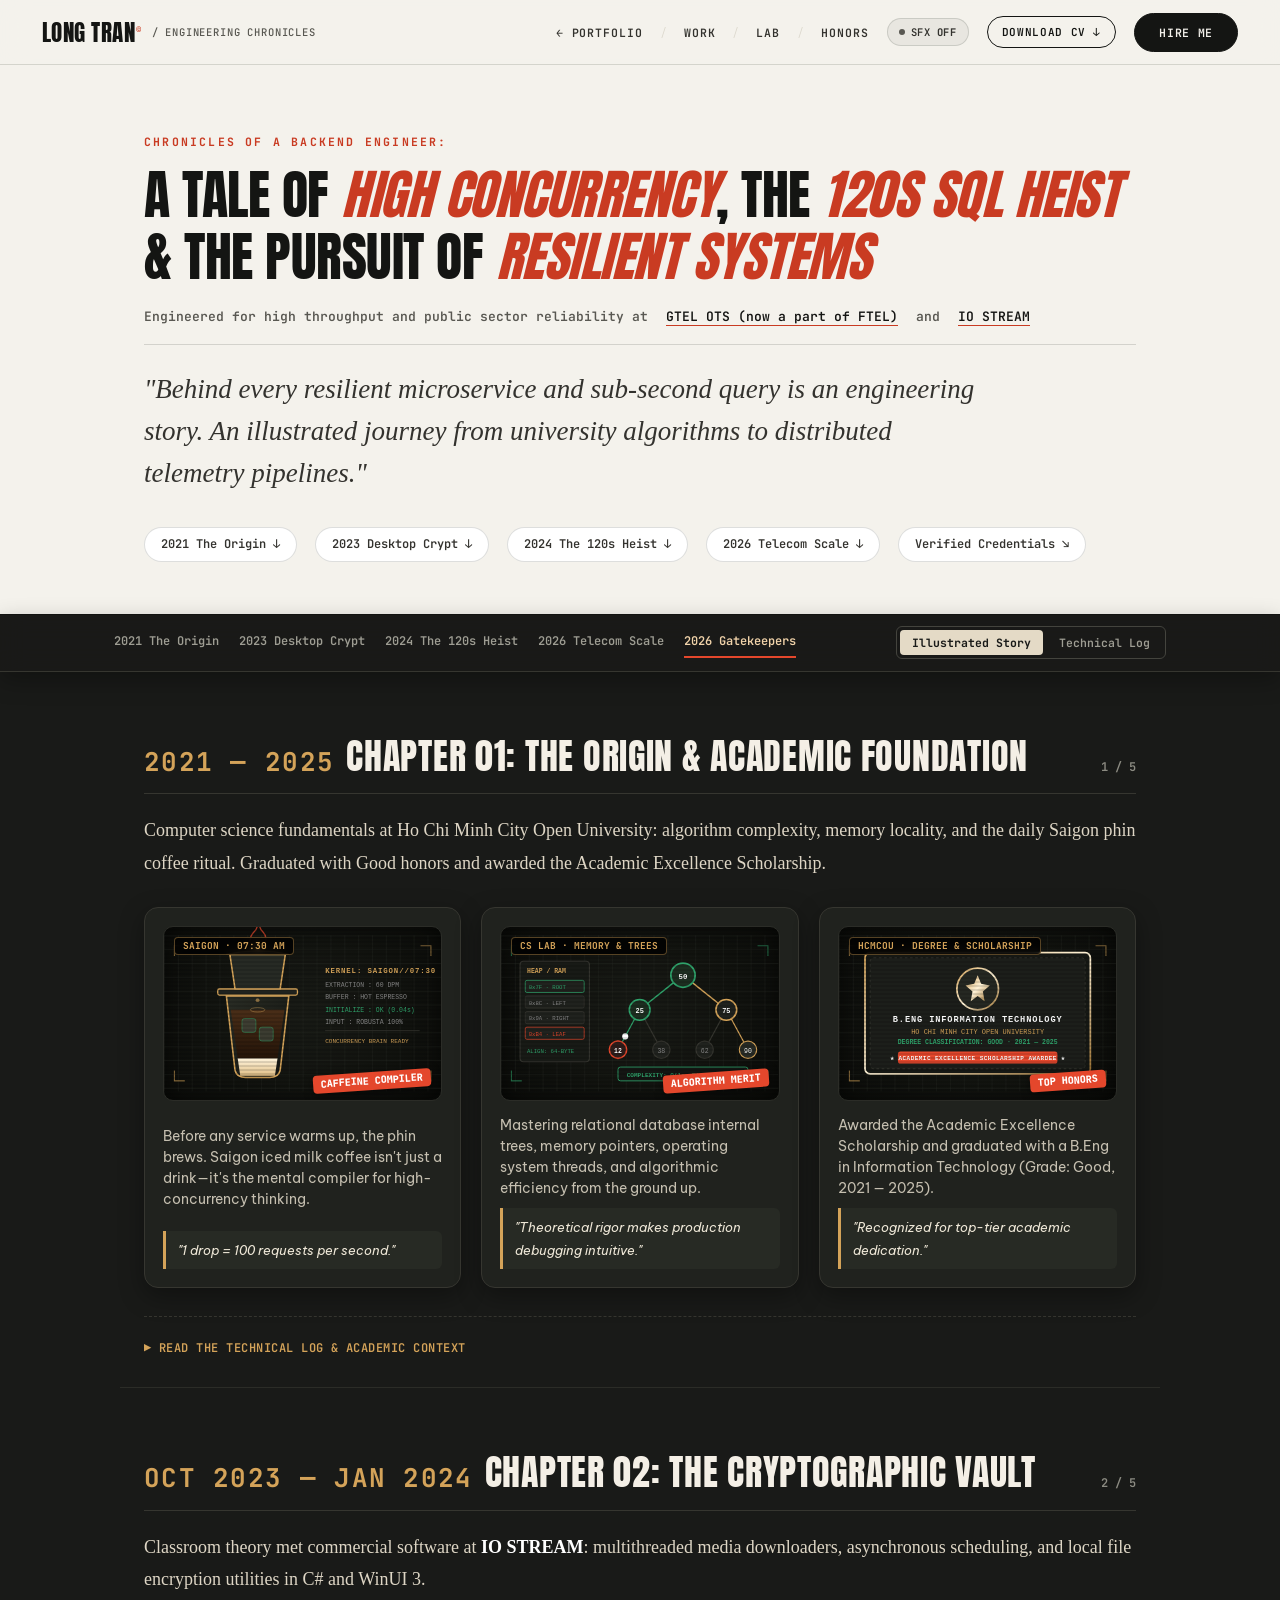
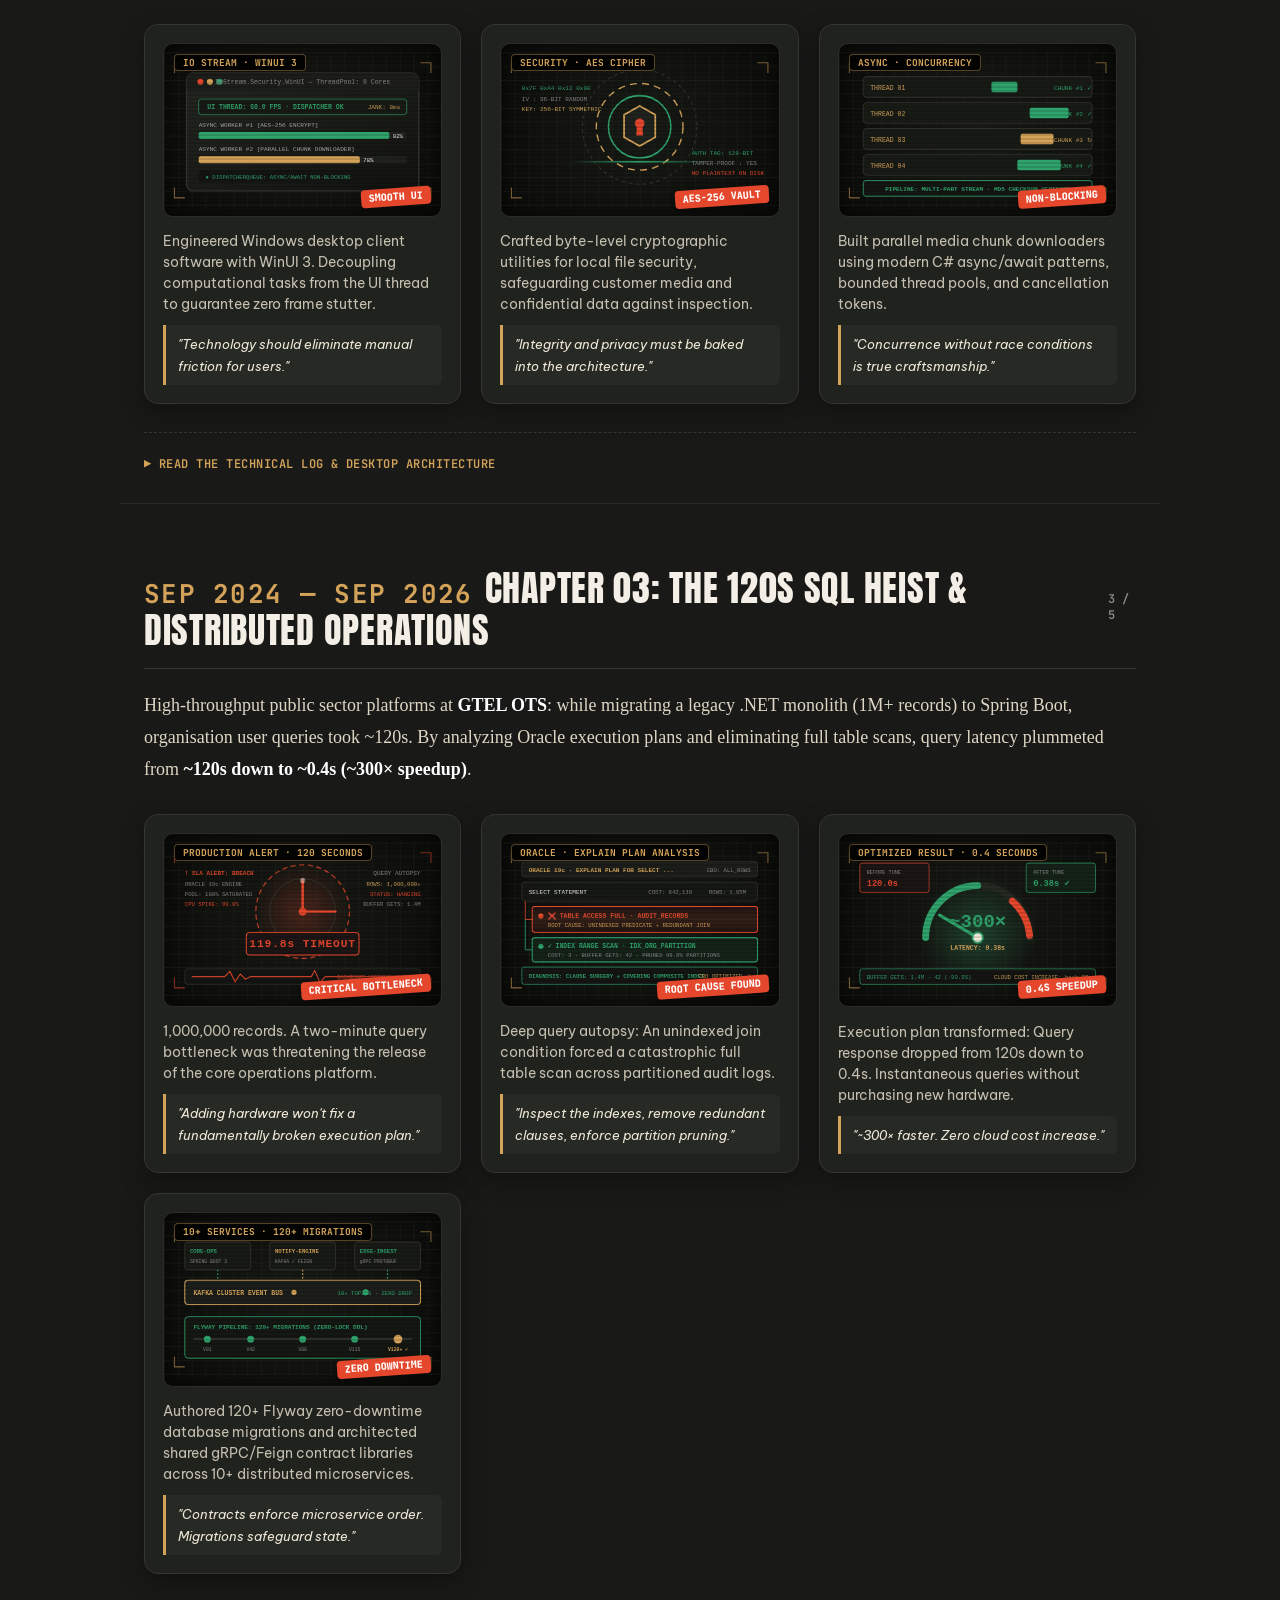
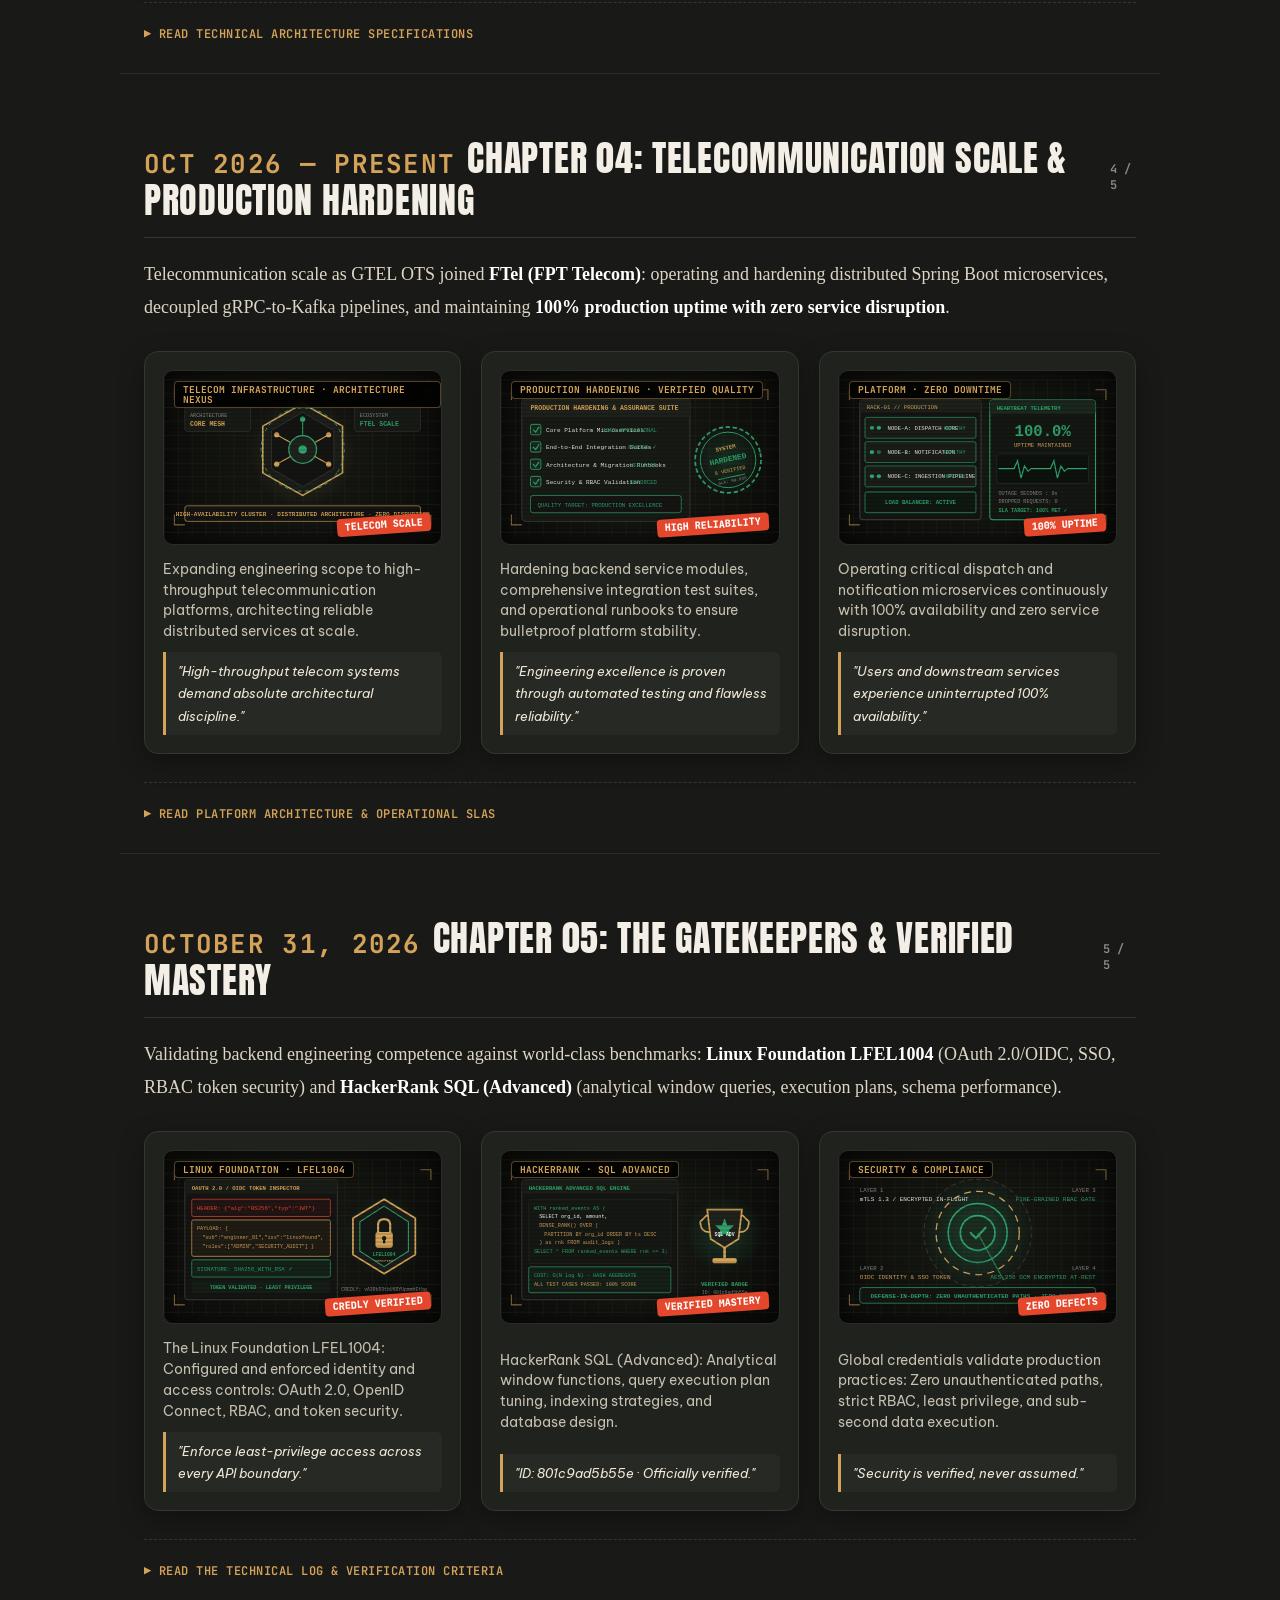
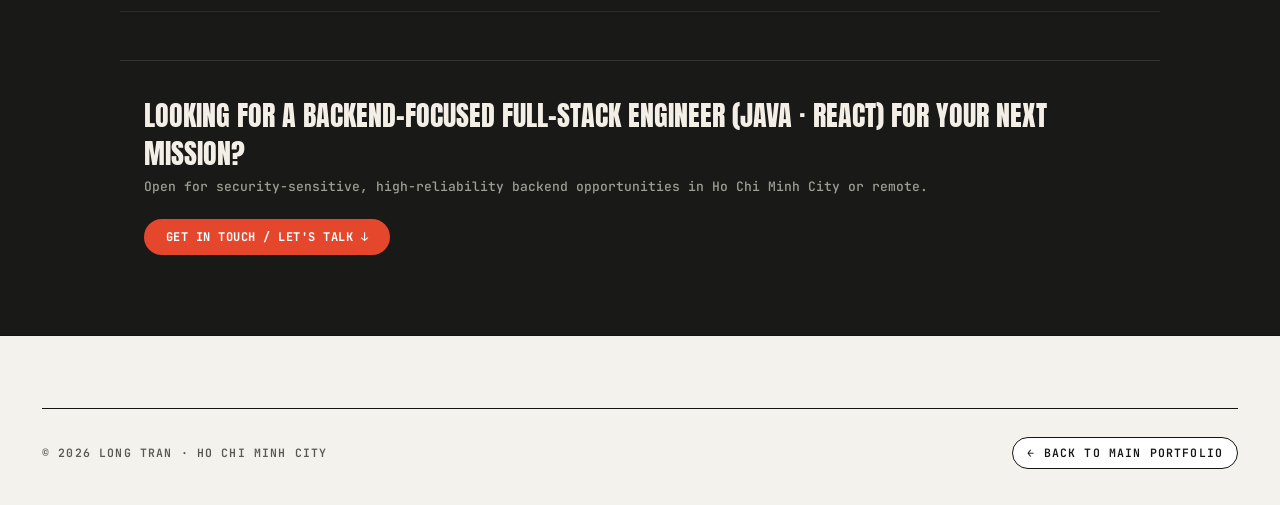
==== commit 5fd5f874: "feat: separate bespoke web studio with real screenshots, 3-tab lab, Claude Code in Action cert, and " ====
--- a/story.html
+++ b/story.html
@@ -11,11 +11,11 @@
 <meta property="og:url" content="https://longtmb2003.github.io/story.html">
 <meta property="og:image" content="https://longtmb2003.github.io/assets/og-preview.png">
 <link rel="canonical" href="https://longtmb2003.github.io/story.html">
-<meta name="theme-color" content="#ECE9E2">
+<meta name="theme-color" content="#F4F2EC">
 <title>Engineering Chronicles — Long Tran</title>
 <link rel="preconnect" href="https://fonts.googleapis.com">
 <link rel="preconnect" href="https://fonts.gstatic.com" crossorigin>
-<link href="https://fonts.googleapis.com/css2?family=Anton&family=Manrope:wght@400;500;600;700;800&family=JetBrains+Mono:wght@400;500;600;700&family=Caveat:wght@600&display=swap" rel="stylesheet">
+<link href="https://fonts.googleapis.com/css2?family=Anton&family=Be+Vietnam+Pro:wght@400;500;600;700;800&family=JetBrains+Mono:wght@400;500;600;700&family=Caveat:wght@600&display=swap" rel="stylesheet">
 <link rel="stylesheet" href="assets/styles.css">
 </head>
 <body>
@@ -31,11 +31,11 @@
 
     <nav class="nav" aria-label="Chronicles navigation">
       <a href="index.html">← Portfolio</a>
-      <span class="nav-dot" aria-hidden="true">✦</span>
+      <span class="nav-dot" aria-hidden="true">/</span>
       <a href="index.html#work">Work</a>
-      <span class="nav-dot" aria-hidden="true">✦</span>
+      <span class="nav-dot" aria-hidden="true">/</span>
       <a href="index.html#lab">Lab</a>
-      <span class="nav-dot" aria-hidden="true">✦</span>
+      <span class="nav-dot" aria-hidden="true">/</span>
       <a href="index.html#achievements">Honors</a>
     </nav>
 
--- a/assets/styles.css
+++ b/assets/styles.css
@@ -1,27 +1,29 @@
 :root {
-  --paper:#ECE9E2;
+  --paper:#F4F2EC;
   --card:#FFFFFF;
-  --ink:#141414;
-  --ink-2:#3C3B37;
-  --mute:#7A7973;
-  --line:rgba(20,20,20,.13);
-  --ghost:#D8D4C8;
-  --accent:#E4472C;
-  --accent-soft:#FDE8E2;
-  --accent-hover:#D03B21;
-  --green:#2FA36B;
-  --c-green:#24855A;
-  --c-indigo:#3F4FB3;
+  --ink:#141513;
+  --ink-2:#33322E;
+  --mute:#595852;
+  --line:rgba(20,21,19,.14);
+  --ghost:#DDD9CE;
+  --accent:#C93B22;
+  --accent-soft:#FCECE8;
+  --accent-hover:#AD2E17;
+  --green:#228B58;
+  --c-green:#1B7A4B;
+  --c-indigo:#33429E;
   --display:'Anton', Impact, 'Arial Narrow', sans-serif;
-  --sans:'Manrope', -apple-system, BlinkMacSystemFont, 'Segoe UI', Roboto, sans-serif;
+  --sans:'Be Vietnam Pro', -apple-system, BlinkMacSystemFont, 'Segoe UI', Roboto, sans-serif;
   --mono:'JetBrains Mono', ui-monospace, Menlo, Monaco, monospace;
+  --ease-out:cubic-bezier(0.22, 1, 0.36, 1);
+  --ease-spring:cubic-bezier(0.34, 1.35, 0.64, 1);
 }
 *, *::before, *::after { margin:0; padding:0; box-sizing:border-box; }
 html { scroll-behavior:smooth; }
 body {
   background:var(--paper);
   color:var(--ink);
-  font:16px/1.65 var(--sans);
+  font:400 15.5px/1.7 var(--sans);
   -webkit-font-smoothing:antialiased;
   -moz-osx-font-smoothing:grayscale;
   overflow-x:hidden;
@@ -29,9 +31,9 @@
 a { color:inherit; text-decoration:none; }
 ::selection { background:var(--accent); color:#fff; }
 :focus-visible { outline:2px solid var(--accent); outline-offset:3px; }
-.wrap { max-width:1280px; margin:0 auto; padding:0 32px; }
-.label { font:600 11.5px/1.4 var(--mono); letter-spacing:.12em; text-transform:uppercase; color:var(--mute); }
-.display { font-family:var(--display); font-weight:400; text-transform:uppercase; line-height:.92; letter-spacing:.005em; }
+.wrap { max-width:1260px; margin:0 auto; padding:0 32px; }
+.label { font:600 11.5px/1.45 var(--mono); letter-spacing:.1em; text-transform:uppercase; color:var(--mute); }
+.display { font-family:var(--display); font-weight:400; text-transform:uppercase; line-height:.96; letter-spacing:.012em; }
 .accent { color:var(--accent); }
 
 /* TOPBAR */
@@ -39,9 +41,9 @@
   position:sticky;
   top:0;
   z-index:100;
-  background:rgba(236,233,226,.92);
-  backdrop-filter:blur(12px);
-  -webkit-backdrop-filter:blur(12px);
+  background:rgba(244,242,236,.92);
+  backdrop-filter:blur(14px);
+  -webkit-backdrop-filter:blur(14px);
   border-bottom:1px solid var(--line);
 }
 .top-progress-bar {
@@ -64,11 +66,39 @@
   gap:18px;
   height:64px;
 }
-.logo-block { display:flex; align-items:baseline; gap:6px; }
-.logo { font:400 24px/1 var(--display); letter-spacing:.02em; text-transform:uppercase; }
+.logo-block { display:flex; align-items:center; gap:10px; }
+.logo { font:400 23px/1 var(--display); letter-spacing:.02em; text-transform:uppercase; }
 .logo sup { font:600 9px var(--mono); margin-left:1px; color:var(--accent); }
 .logo-role { font:500 10.5px/1 var(--mono); letter-spacing:.08em; text-transform:uppercase; color:var(--mute); display:none; }
 @media (min-width:1100px) { .logo-role { display:inline; } }
+
+/* Dual-Mode Cross-Page Switcher */
+.mode-switch {
+  display: inline-flex;
+  align-items: center;
+  padding: 3px;
+  border-radius: 99px;
+  background: rgba(20, 20, 20, .06);
+  border: 1px solid var(--line);
+  gap: 2px;
+}
+.mode-pill {
+  padding: 5px 11px;
+  border-radius: 99px;
+  font: 700 10px/1 var(--mono);
+  letter-spacing: .05em;
+  text-transform: uppercase;
+  color: var(--ink-2);
+  white-space: nowrap;
+  transition: background .18s ease, color .18s ease;
+}
+.mode-pill:hover {
+  color: var(--ink);
+}
+.mode-pill.active {
+  background: var(--ink);
+  color: var(--paper);
+}
 
 .nav { display:flex; align-items:center; gap:18px; margin-left:auto; }
 .nav a {
@@ -224,8 +254,8 @@
 .intro-card { transition:opacity .35s, transform .35s; }
 .hero-left.has-active-card .intro-card { display:none; }
 
-.hero-left h1 { font-size:clamp(76px,8.5vw,126px); margin:12px 0 22px; line-height:0.95; }
-.hero-desc { color:var(--ink-2); font-size:15.5px; line-height:1.85; max-width:440px; margin-bottom:22px; }
+.hero-left h1 { font-size:clamp(64px,7.2vw,104px); margin:10px 0 18px; line-height:0.94; letter-spacing:.01em; }
+.hero-desc { color:var(--ink-2); font-size:15.5px; line-height:1.78; max-width:440px; margin-bottom:22px; }
 .avail {
   display:inline-flex;
   align-items:center;
@@ -795,11 +825,11 @@
   transform:translateX(4px);
 }
 .manifesto-title {
-  font:400 clamp(19px,2vw,25px)/1.15 var(--display);
-  text-transform:uppercase;
+  font:700 clamp(15.5px,1.5vw,19px)/1.28 var(--sans);
+  text-transform:none;
   color:var(--ink);
-  letter-spacing:.02em;
-  transition:color .2s;
+  letter-spacing:-0.015em;
+  transition:color .28s var(--ease-out);
 }
 .manifesto-item:hover .manifesto-title {
   color:var(--accent);
@@ -851,64 +881,65 @@
   overflow:hidden;
   background:var(--ink);
   color:var(--paper);
-  padding:16px 0;
-  border-top:1.5px solid var(--ink);
-  border-bottom:1.5px solid var(--ink);
-}
-.ticker-track { display:flex; width:max-content; animation:tick 36s linear infinite; }
-.ticker span { font:400 32px/1 var(--display); text-transform:uppercase; padding:0 20px; white-space:nowrap; }
-.ticker span:nth-child(even) { color:var(--accent); padding:0; }
-@keyframes tick { to { transform:translateX(-50%); } }
+  padding:14px 0;
+  border-top:1px solid var(--ink);
+  border-bottom:1px solid var(--ink);
+}
+.ticker-track { display:flex; width:max-content; animation:tick 42s linear infinite; will-change:transform; }
+.ticker span { font:600 18px/1 var(--display); letter-spacing:.05em; text-transform:uppercase; padding:0 16px; white-space:nowrap; }
+.ticker span:nth-child(even) { color:#FF7B63; padding:0; opacity:.85; }
+@keyframes tick { to { transform:translate3d(-50%, 0, 0); } }
 
 /* COMMON SECTIONS */
-section { padding:96px 0; scroll-margin-top:64px; }
+section { padding:72px 0; scroll-margin-top:64px; }
 .sec-head {
   display:flex;
   justify-content:space-between;
   align-items:end;
   gap:24px;
-  margin-bottom:40px;
-  padding-bottom:18px;
+  margin-bottom:32px;
+  padding-bottom:16px;
   border-bottom:1.5px solid var(--ink);
 }
 .sec-head h2 {
-  font-size:clamp(38px,5.2vw,76px);
-  line-height:1.05;
+  font-size:clamp(34px,4.2vw,58px);
+  line-height:1.02;
+  letter-spacing:.01em;
   white-space:nowrap;
 }
-.sec-head p { max-width:420px; color:var(--ink-2); font-size:14.5px; line-height:1.6; }
+.sec-head p { max-width:460px; color:var(--ink-2); font-size:14.5px; line-height:1.65; }
 
 .box {
   background:var(--card);
   border:1.5px solid var(--ink);
   border-radius:14px;
-  box-shadow:6px 6px 0 var(--ink);
-  transition:transform .2s, box-shadow .2s;
-}
-.box:hover { transform:translate(-2px,-2px); box-shadow:8px 8px 0 var(--ink); }
+  box-shadow:5px 5px 0 rgba(20,21,19,.88);
+  transition:transform .34s var(--ease-out), box-shadow .34s var(--ease-out);
+}
+.box:hover { transform:translate3d(-2px,-3px,0); box-shadow:7px 8px 0 rgba(20,21,19,.92); }
 
 /* WORK SECTION */
-.does { display:grid; grid-template-columns:repeat(3,1fr); gap:28px; margin-bottom:72px; }
-.does h3 { font:400 26px/1 var(--display); text-transform:uppercase; margin:8px 0 10px; }
-.does p { font-size:14px; color:var(--ink-2); line-height:1.65; }
+.does { display:grid; grid-template-columns:repeat(3,1fr); gap:24px; margin-bottom:44px; }
+.does h3 { font:700 19px/1.25 var(--sans); letter-spacing:-0.015em; text-transform:none; margin:8px 0 8px; }
+.does p { font-size:14px; color:var(--ink-2); line-height:1.68; }
 
 .work-group { margin:8px 0 6px; }
 /* featured case study: big diagram beside a structured story, alternating sides */
-.case-study { display:grid; grid-template-columns:1.15fr 1fr; gap:48px; align-items:start; padding:36px 0 56px; }
+.case-study { display:grid; grid-template-columns:1.15fr 1fr; gap:40px; align-items:start; padding:28px 0 40px; }
 .case-study + .case-study { border-top:1px solid var(--line); }
 .case-study.flip .proj-media { order:2; }
 .proj-media { padding:18px; }
-.proj-no { font:400 64px/1 var(--display); color:var(--accent); }
+.proj-no { font:400 52px/1 var(--display); letter-spacing:.01em; color:var(--accent); }
 .p-tag { margin:6px 0 4px; }
-.cs-text h3, .more-body h3 { font:400 clamp(30px,3.4vw,42px)/1 var(--display); text-transform:uppercase; margin-bottom:18px; }
-.cs-metrics { display:flex; flex-wrap:wrap; gap:12px; margin-bottom:28px; }
-.cs-metrics div { flex:1 1 150px; padding:12px 14px; background:var(--card); border:1.5px solid var(--ink); border-radius:10px; box-shadow:3px 3px 0 var(--ink); }
-.cs-metrics b { display:block; font:400 clamp(26px,3vw,34px)/1.05 var(--display); color:var(--accent); }
+.cs-text h3, .more-body h3 { font:700 clamp(21px,2.2vw,27px)/1.22 var(--sans); letter-spacing:-0.02em; text-transform:none; margin-bottom:14px; }
+.cs-metrics { display:flex; flex-wrap:wrap; gap:12px; margin-bottom:20px; }
+.cs-metrics div { flex:1 1 150px; padding:12px 14px; background:var(--card); border:1.5px solid var(--ink); border-radius:10px; box-shadow:3px 3px 0 rgba(20,21,19,.88); }
+.cs-metrics b { display:block; font:400 clamp(24px,2.6vw,32px)/1.05 var(--display); letter-spacing:.01em; color:var(--accent); }
 .cs-metrics span { font:500 10.5px var(--mono); text-transform:uppercase; letter-spacing:.04em; color:var(--mute); }
 .cs-body { max-width:62ch; }
 .cs-body dt { display:flex; align-items:center; gap:8px; font:700 11px var(--mono); text-transform:uppercase; letter-spacing:.1em; }
 .cs-body dt::before { content:''; width:14px; height:2px; background:var(--accent); }
-.cs-body dd { margin:6px 0 22px; font-size:15px; line-height:1.7; color:var(--ink-2); }
+.cs-body dd { margin:5px 0 16px; font-size:14.5px; line-height:1.68; color:var(--ink-2); }
 .cs-body dd:last-child { margin-bottom:0; }
 .m { font-weight:700; color:var(--ink); background:linear-gradient(transparent 58%, var(--accent-soft) 58%); }
 .more-grid { display:grid; grid-template-columns:repeat(3,1fr); gap:24px; align-items:start; margin-top:18px; }
@@ -993,73 +1024,21 @@
   border-color: rgba(20,20,20,0.22);
 }
 
-/* --- CERTIFICATION FILTER TABS --- */
-.cert-filters-wrap {
-  display: flex;
-  align-items: center;
-  flex-wrap: wrap;
-  gap: 10px;
-  margin-bottom: 24px;
-}
-.cert-filter-btn {
-  display: inline-flex;
-  align-items: center;
-  gap: 8px;
-  padding: 8px 16px;
-  border-radius: 99px;
-  background: rgba(20,20,20,0.04);
-  border: 1px solid var(--line);
-  color: var(--ink-2);
-  font: 600 12px/1 var(--mono);
-  letter-spacing: .02em;
-  cursor: pointer;
-  transition: all .2s cubic-bezier(0.16, 1, 0.3, 1);
-}
-.cert-filter-btn:hover {
-  background: rgba(20,20,20,0.08);
-  border-color: rgba(20,20,20,0.2);
-  transform: translateY(-1px);
-}
-.cert-filter-btn.active {
-  background: var(--ink);
-  color: #FFFFFF;
-  border-color: var(--ink);
-  box-shadow: 0 4px 12px rgba(20,20,20,0.15);
-}
-.cert-filter-btn .filter-count {
-  display: inline-block;
-  padding: 2px 7px;
-  border-radius: 99px;
-  font-size: 10.5px;
-  background: rgba(20,20,20,0.08);
-  color: inherit;
-}
-.cert-filter-btn.active .filter-count {
-  background: rgba(255,255,255,0.22);
-  color: #FFFFFF;
-}
-
-/* --- CERT CARDS --- */
+/* --- CERT CARDS (2x2 VERIFIED GRID) --- */
+@keyframes certCardFade {
+  from { opacity: 0; transform: translateY(8px); }
+  to { opacity: 1; transform: translateY(0); }
+}
 .cert-grid {
   display: grid;
   grid-template-columns: repeat(2, 1fr);
-  gap: 24px;
-  margin-bottom: 24px;
+  gap: 20px;
+  margin-bottom: 16px;
 }
 .cert-card {
-  padding: 28px 28px 24px;
+  padding: 22px 24px 20px;
   display: flex;
   flex-direction: column;
-}
-.cert-card.hidden {
-  display: none !important;
-}
-.cert-card.fade-in {
-  animation: certCardFade .35s cubic-bezier(0.16, 1, 0.3, 1) forwards;
-}
-@keyframes certCardFade {
-  from { opacity: 0; transform: translateY(8px); }
-  to { opacity: 1; transform: translateY(0); }
 }
 .cert-card.cert-featured {
   background: linear-gradient(180deg, #FFFFFF 0%, #FAFAF7 100%);
@@ -1074,9 +1053,9 @@
   display: flex;
   align-items: center;
   justify-content: center;
-  width: 76px;
-  height: 76px;
-  border-radius: 18px;
+  width: 72px;
+  height: 72px;
+  border-radius: 16px;
   background: #FFFFFF;
   border: 1.5px solid rgba(20,20,20,0.12);
   box-shadow: 0 4px 14px rgba(20,20,20,0.06);
@@ -1131,16 +1110,6 @@
   letter-spacing: .04em;
   border: 1px solid rgba(47,163,107,.25);
 }
-.cert-verified-pill.honor {
-  background: rgba(63,79,179,.08);
-  color: var(--c-indigo);
-  border-color: rgba(63,79,179,.2);
-}
-.cert-verified-pill.wip {
-  background: rgba(228,71,44,.08);
-  color: var(--accent);
-  border-color: rgba(228,71,44,.2);
-}
 .cert-issuer {
   font: 600 13px/1.3 var(--mono);
   color: var(--ink-2);
@@ -1153,17 +1122,17 @@
   flex: 1;
   display: flex;
   flex-direction: column;
-  gap: 12px;
+  gap: 10px;
 }
 .cert-title {
-  font: 400 25px/1.1 var(--display);
-  text-transform: uppercase;
-  letter-spacing: .01em;
+  font: 700 19.5px/1.28 var(--sans);
+  text-transform: none;
+  letter-spacing: -0.015em;
   color: var(--ink);
 }
 .cert-desc {
-  font-size: 14.5px;
-  line-height: 1.65;
+  font-size: 14px;
+  line-height: 1.62;
   color: var(--ink-2);
 }
 .cert-skill-tags {
@@ -1173,8 +1142,8 @@
   margin-top: 2px;
 }
 .cert-tag {
-  font: 500 11.5px/1 var(--mono);
-  padding: 4px 10px;
+  font: 500 11px/1 var(--mono);
+  padding: 4px 9px;
   border-radius: 6px;
   background: rgba(20,20,20,.04);
   color: var(--ink-2);
@@ -1191,8 +1160,8 @@
   justify-content: space-between;
   flex-wrap: wrap;
   gap: 10px;
-  margin-top: 20px;
-  padding-top: 18px;
+  margin-top: 18px;
+  padding-top: 16px;
   border-top: 1px solid var(--line);
 }
 .cert-action-group {
@@ -1245,36 +1214,17 @@
   font: 500 11.5px/1 var(--mono);
   color: var(--mute);
 }
-.cert-status-text {
-  font: 600 12px/1 var(--mono);
-  color: var(--mute);
-  text-transform: uppercase;
-  letter-spacing: .06em;
-}
-.cert-wip {
-  background: var(--paper);
-  border-style: dashed;
-}
-.cert-progress-wrap {
-  margin-top: 8px;
-}
-.cert-progress-bar {
-  height: 7px;
+.cert-wip-note {
+  display: inline-flex;
+  align-items: center;
+  gap: 9px;
+  margin-top: 4px;
+  padding: 8px 15px;
   border-radius: 99px;
-  background: rgba(20,20,20,0.08);
-  overflow: hidden;
-  margin-bottom: 6px;
-}
-.cert-progress-fill {
-  height: 100%;
-  background: var(--accent);
-  border-radius: 99px;
-  transition: width .6s ease;
-}
-.cert-progress-label {
-  font: 500 11px/1 var(--mono);
-  color: var(--mute);
-  text-transform: uppercase;
+  background: rgba(255, 255, 255, .65);
+  border: 1px dashed var(--line);
+  font: 500 12.5px/1.4 var(--mono);
+  color: var(--ink-2);
 }
 
 /* --- CERT MODAL LIGHTBOX --- */
@@ -1520,8 +1470,6 @@
   .cert-modal-card { padding: 24px 20px; }
   .cert-modal-grid { grid-template-columns: 1fr; gap: 20px; }
   .cert-modal-img-wrap { max-width: 200px; margin: 0 auto; }
-  .cert-filters-wrap { overflow-x: auto; flex-wrap: nowrap; padding-bottom: 8px; }
-  .cert-filter-btn { white-space: nowrap; flex-shrink: 0; }
 }
 
 /* --- EXPERIENCE TIMELINE MODERN STYLING --- */
@@ -1581,10 +1529,10 @@
   gap: 8px 16px;
 }
 .xp-role {
-  font: 400 clamp(24px, 2.4vw, 30px)/1.1 var(--display);
-  text-transform: uppercase;
+  font: 700 clamp(19px, 1.9vw, 24px)/1.25 var(--sans);
+  text-transform: none;
   color: var(--ink);
-  letter-spacing: .01em;
+  letter-spacing: -0.02em;
 }
 .xp-co {
   font: 700 13.5px var(--mono);
@@ -1670,8 +1618,9 @@
   color:var(--card-accent, var(--accent));
 }
 .tool-card h3 {
-  font:400 clamp(22px,2.2vw,27px)/1.15 var(--display);
-  text-transform:uppercase;
+  font:700 clamp(18px,1.8vw,22px)/1.25 var(--sans);
+  letter-spacing:-0.015em;
+  text-transform:none;
   color:var(--ink);
 }
 .tool-card-icon {
@@ -1740,103 +1689,510 @@
   white-space:nowrap;
 }
 
-/* AUTHENTIC YELLOW STICKY NOTE */
-.sticky-note-wrap {
-  display:flex;
-  justify-content:center;
-  margin-top:28px;
-  margin-bottom:20px;
-}
-.sticky-note {
-  position:relative;
-  width:100%;
-  max-width:820px;
-  background:#FFF9D2;
-  border:1.5px solid var(--ink);
-  border-radius:4px;
-  box-shadow:5px 5px 0 var(--ink);
-  padding:24px 28px 22px;
-  transform:rotate(-0.8deg);
-  transition:transform .2s ease, box-shadow .2s ease;
-}
-.sticky-note:hover {
-  transform:rotate(0deg) translateY(-2px);
-  box-shadow:7px 7px 0 var(--ink);
-}
-.sticky-pin {
-  position:absolute;
-  top:8px;
-  right:12px;
-  font-size:16px;
-  line-height:1;
-}
-.sticky-tape {
-  position:absolute;
-  top:-11px;
-  left:50%;
-  transform:translateX(-50%) rotate(1deg);
-  width:110px;
-  height:23px;
-  background:rgba(235, 218, 160, 0.85);
-  border-left:2px dashed rgba(0,0,0,0.15);
-  border-right:2px dashed rgba(0,0,0,0.15);
-  box-shadow:0 1px 4px rgba(0,0,0,0.1);
-  pointer-events:none;
-}
-.sticky-head {
-  display:flex;
-  align-items:baseline;
-  flex-wrap:wrap;
-  gap:8px 14px;
-  margin-bottom:16px;
-  padding-bottom:12px;
-  border-bottom:1px dashed rgba(20,20,20,0.2);
-}
-.sticky-head h4 {
-  font:400 clamp(20px,2vw,24px)/1 var(--display);
-  text-transform:uppercase;
-  color:var(--ink);
-}
-.sticky-head .sticky-sub {
-  font:500 12px var(--mono);
-  color:var(--ink-2);
-}
-.sticky-items {
-  display:grid;
-  grid-template-columns:repeat(3,1fr);
-  gap:20px;
-}
-.sticky-item {
-  display:flex;
-  flex-direction:column;
-  gap:4px;
-  padding-left:12px;
-  border-left:2px solid rgba(20,20,20,0.25);
-  font:500 12.5px/1.6 var(--mono);
-  color:var(--ink-2);
-}
-.sticky-item b {
-  font:700 12px var(--mono);
-  text-transform:uppercase;
-  letter-spacing:0.04em;
-  color:var(--ink);
-}
-
-/* CONTACT */
-#contact { padding-bottom:40px; }
-.contact-big { font-size:clamp(64px,11vw,160px); }
-.contact-big a { color:var(--accent); text-decoration:none; }
-.contact-big a:hover { text-decoration:underline; text-decoration-thickness:6px; text-underline-offset:10px; }
-.contact-copy { max-width:520px; margin:24px 0 32px; color:var(--ink-2); }
-.avail-row { display:flex; flex-wrap:wrap; gap:8px; margin-bottom:22px; }
-.avail-row span { font:600 11px var(--mono); text-transform:uppercase; letter-spacing:.06em; padding:6px 12px; border:1px solid var(--ink); border-radius:99px; }
-.avail-row span:first-child { background:var(--ink); color:var(--paper); }
-.contact-primary { display:grid; grid-template-columns:1.6fr 1fr 1fr 1fr; gap:14px; }
-.contact-primary > a { display:grid; gap:4px; padding:16px 18px; text-decoration:none; background:var(--card); border:1.5px solid var(--ink); border-radius:12px; box-shadow:4px 4px 0 var(--ink); font:600 13px var(--mono); overflow-wrap:anywhere; transition:transform .15s, box-shadow .15s, background .15s; }
-.contact-primary > a:hover { transform:translate(-2px,-2px); box-shadow:6px 6px 0 var(--ink); background:var(--accent-soft); }
-.contact-primary small { font:400 22px/1 var(--display); text-transform:uppercase; color:var(--accent); }
-.contact-secondary { margin-top:18px; font-size:13.5px; color:var(--mute); }
-.contact-secondary a { color:var(--ink-2); text-underline-offset:3px; }
+/* COMPACT FIELD NOTES BAR (REPLACES BULKY STICKY NOTE) */
+.toolbox-notes-bar {
+  display: grid;
+  grid-template-columns: repeat(3, minmax(0, 1fr));
+  gap: 18px;
+  margin-top: 18px;
+  padding: 18px 22px;
+  background: rgba(255, 255, 255, .68);
+  border: 1.5px solid var(--ink);
+  border-radius: 14px;
+  box-shadow: 4px 4px 0 var(--ink);
+}
+.tn-item {
+  display: flex;
+  flex-direction: column;
+  gap: 4px;
+  padding-left: 12px;
+  border-left: 2px solid var(--accent);
+}
+.tn-item strong {
+  font: 700 11.5px/1.3 var(--mono);
+  text-transform: uppercase;
+  letter-spacing: .04em;
+  color: var(--ink);
+}
+.tn-item span {
+  font: 500 12.5px/1.55 var(--sans);
+  color: var(--ink-2);
+}
+
+.inline-studio-link {
+  color: var(--accent);
+  font-weight: 700;
+  text-decoration: underline;
+  text-underline-offset: 3px;
+}
+
+/* CONTACT & EXECUTIVE DIGITAL BUSINESS CARD ("CARD VISIT") */
+#contact { padding: 64px 0 36px; }
+.contact-shell {
+  display: grid;
+  grid-template-columns: minmax(0, 0.95fr) minmax(0, 1.15fr);
+  gap: 48px;
+  align-items: center;
+}
+.contact-pitch {
+  display: flex;
+  flex-direction: column;
+  align-items: flex-start;
+}
+.contact-big {
+  font-size: clamp(46px, 5.6vw, 82px);
+  line-height: 0.98;
+  letter-spacing: -0.03em;
+  margin-top: 10px;
+}
+.contact-big a { color: var(--accent); text-decoration: none; }
+.contact-big a:hover { text-decoration: underline; text-decoration-thickness: 5px; text-underline-offset: 8px; }
+.contact-copy {
+  max-width: 480px;
+  margin: 18px 0 20px;
+  font-size: 15px;
+  line-height: 1.7;
+  color: var(--ink-2);
+}
+.avail-row { display: flex; flex-wrap: wrap; gap: 8px; margin-bottom: 24px; }
+.avail-row span {
+  font: 600 10.5px var(--mono);
+  text-transform: uppercase;
+  letter-spacing: .06em;
+  padding: 6px 12px;
+  border: 1px solid var(--ink);
+  border-radius: 99px;
+  background: rgba(255, 255, 255, .55);
+}
+.avail-row span:first-child { background: var(--ink); color: var(--paper); }
+.contact-quick-actions {
+  display: flex;
+  flex-wrap: wrap;
+  align-items: center;
+  gap: 12px;
+}
+.zalo-cta {
+  display: inline-flex;
+  align-items: center;
+  gap: 8px;
+  font: 600 12px var(--mono);
+  text-transform: uppercase;
+  letter-spacing: .06em;
+  padding: 11px 20px;
+  border-radius: 99px;
+  background: transparent;
+  color: var(--ink);
+  border: 1.5px solid var(--ink);
+  transition: background .2s ease, color .2s ease, transform .2s ease;
+  white-space: nowrap;
+}
+.zalo-cta:hover {
+  background: var(--ink);
+  color: var(--paper);
+  transform: translateY(-1px);
+}
+
+/* 3D Flippable Luxury Matte-Obsidian Executive Business Card */
+.biz-card-stage {
+  perspective: 1200px;
+}
+.biz-card-flipper {
+  position: relative;
+  transform-style: preserve-3d;
+  transition: transform .76s var(--ease-out);
+}
+.biz-card-flipper.is-flipped {
+  transform: rotateY(180deg);
+}
+.biz-card {
+  position: relative;
+  background: linear-gradient(155deg, #1C1E1A 0%, #121311 52%, #181916 100%);
+  color: #F2EDE2;
+  border: 1px solid rgba(242, 237, 226, .16);
+  border-radius: 20px;
+  padding: 26px 28px 22px;
+  box-shadow:
+    0 28px 60px -16px rgba(20, 20, 20, .38),
+    0 8px 20px -6px rgba(20, 20, 20, .18),
+    inset 0 1px 0 rgba(255, 255, 255, .08);
+  overflow: hidden;
+  backface-visibility: hidden;
+  -webkit-backface-visibility: hidden;
+  transition: transform .25s cubic-bezier(.16, 1, .3, 1), box-shadow .25s ease, border-color .25s ease;
+}
+.biz-face-back {
+  position: absolute;
+  inset: 0;
+  transform: rotateY(180deg);
+  display: flex;
+  flex-direction: column;
+  justify-content: space-between;
+}
+.biz-card::before {
+  content: '';
+  position: absolute;
+  top: 0;
+  left: 24px;
+  right: 24px;
+  height: 2px;
+  background: linear-gradient(90deg, var(--accent) 0%, #D4A359 55%, transparent 100%);
+  opacity: .9;
+}
+.biz-card:hover {
+  border-color: rgba(212, 163, 89, .38);
+  box-shadow:
+    0 34px 68px -16px rgba(20, 20, 20, .46),
+    0 10px 24px -6px rgba(20, 20, 20, .22),
+    inset 0 1px 0 rgba(255, 255, 255, .12);
+}
+.biz-card-glow {
+  position: absolute;
+  inset: 0;
+  pointer-events: none;
+  background: radial-gradient(420px circle at var(--biz-x, 80%) var(--biz-y, 20%), rgba(212, 163, 89, .13), rgba(228, 71, 44, .06) 40%, transparent 70%);
+  z-index: 0;
+}
+.biz-corner {
+  position: absolute;
+  width: 9px;
+  height: 9px;
+  border-color: rgba(212, 163, 89, .45);
+  border-style: solid;
+  pointer-events: none;
+  z-index: 1;
+}
+.biz-corner.tl { top: 12px; left: 12px; border-width: 1.5px 0 0 1.5px; }
+.biz-corner.tr { top: 12px; right: 12px; border-width: 1.5px 1.5px 0 0; }
+.biz-corner.bl { bottom: 12px; left: 12px; border-width: 0 0 1.5px 1.5px; }
+.biz-corner.br { bottom: 12px; right: 12px; border-width: 0 1.5px 1.5px 0; }
+
+.biz-top,
+.biz-back-top,
+.biz-portals,
+.biz-spec-bar,
+.biz-channels,
+.biz-foot {
+  position: relative;
+  z-index: 2;
+}
+.biz-top,
+.biz-back-top {
+  display: flex;
+  align-items: flex-start;
+  justify-content: space-between;
+  gap: 14px;
+}
+.biz-identity {
+  display: flex;
+  align-items: center;
+  gap: 15px;
+  min-width: 0;
+}
+.biz-avatar-wrap {
+  width: 56px;
+  height: 56px;
+  border-radius: 14px;
+  padding: 2px;
+  background: linear-gradient(135deg, #D4A359, var(--accent));
+  flex-shrink: 0;
+  box-shadow: 0 6px 16px rgba(0, 0, 0, .35);
+}
+.biz-avatar {
+  width: 100%;
+  height: 100%;
+  object-fit: cover;
+  border-radius: 12px;
+  display: block;
+  background: #1E1F1C;
+}
+.biz-name-block {
+  min-width: 0;
+}
+.biz-name-row {
+  display: flex;
+  align-items: center;
+  flex-wrap: wrap;
+  gap: 8px 10px;
+}
+.biz-name {
+  font: 800 clamp(20px, 2.1vw, 24px)/1.1 var(--sans);
+  letter-spacing: -0.015em;
+  color: #FFFFFF;
+}
+.biz-monogram {
+  font: 700 9.5px/1 var(--mono);
+  letter-spacing: .08em;
+  text-transform: uppercase;
+  padding: 3px 7px;
+  border-radius: 4px;
+  color: #D4A359;
+  background: rgba(212, 163, 89, .12);
+  border: 1px solid rgba(212, 163, 89, .28);
+}
+.biz-role {
+  margin-top: 3px;
+  font: 600 13px/1.35 var(--sans);
+  color: #F3D9B1;
+}
+.biz-org {
+  margin-top: 2px;
+  font: 500 11.5px/1.4 var(--mono);
+  color: rgba(242, 237, 226, .74);
+}
+.biz-flip-btn {
+  display: inline-flex;
+  align-items: center;
+  gap: 5px;
+  padding: 6px 12px;
+  border-radius: 99px;
+  background: rgba(212, 163, 89, .12);
+  border: 1px solid rgba(212, 163, 89, .38);
+  color: #F3D9B1;
+  font: 700 10px/1 var(--mono);
+  letter-spacing: .06em;
+  text-transform: uppercase;
+  cursor: pointer;
+  white-space: nowrap;
+  flex-shrink: 0;
+  transition: background .18s ease, color .18s ease, transform .15s ease;
+}
+.biz-flip-btn:hover {
+  background: #D4A359;
+  color: #141414;
+  transform: translateY(-1px);
+}
+.biz-status-inline {
+  display: inline-flex;
+  align-items: center;
+  gap: 7px;
+  font: 600 11px/1.3 var(--mono);
+  color: #6CE5A8;
+}
+
+/* Back Face Passport Details */
+.biz-crest {
+  display: flex;
+  align-items: center;
+  gap: 14px;
+}
+.biz-back-kicker {
+  display: block;
+  font: 700 9.5px/1.2 var(--mono);
+  letter-spacing: .1em;
+  text-transform: uppercase;
+  color: #D4A359;
+  margin-bottom: 4px;
+}
+.biz-back-motto {
+  display: block;
+  font: 600 13px/1.4 var(--sans);
+  color: #F2EDE2;
+  max-width: 320px;
+}
+.biz-portals {
+  display: grid;
+  gap: 9px;
+  margin: 14px 0;
+}
+.biz-portal-item {
+  display: flex;
+  align-items: center;
+  justify-content: space-between;
+  gap: 12px;
+  padding: 11px 14px;
+  border-radius: 11px;
+  background: rgba(255, 255, 255, .04);
+  border: 1px solid rgba(242, 237, 226, .12);
+  transition: background .18s ease, border-color .18s ease, transform .15s ease;
+}
+.biz-portal-item:hover {
+  background: rgba(255, 255, 255, .08);
+  border-color: rgba(212, 163, 89, .45);
+  transform: translateX(3px);
+}
+.biz-portal-item.current {
+  border-color: rgba(75, 227, 151, .4);
+  background: rgba(47, 163, 107, .09);
+}
+.biz-portal-item span {
+  font: 700 10px/1.2 var(--mono);
+  letter-spacing: .08em;
+  color: rgba(242, 237, 226, .58);
+}
+.biz-portal-item strong {
+  font: 600 12px/1.2 var(--mono);
+  color: #FFFFFF;
+}
+
+.biz-spec-bar {
+  display: flex;
+  flex-wrap: wrap;
+  align-items: center;
+  gap: 6px 10px;
+  margin: 18px 0;
+  padding: 9px 14px;
+  border-radius: 9px;
+  background: rgba(255, 255, 255, .04);
+  border: 1px solid rgba(242, 237, 226, .09);
+  font: 600 10.5px/1.3 var(--mono);
+  letter-spacing: .06em;
+  text-transform: uppercase;
+  color: rgba(242, 237, 226, .8);
+}
+.biz-spec-bar i {
+  color: var(--accent);
+  font-style: normal;
+  font-weight: 800;
+}
+
+.biz-channels {
+  display: grid;
+  gap: 10px;
+}
+.biz-row {
+  display: flex;
+  align-items: center;
+  justify-content: space-between;
+  gap: 12px;
+  padding: 11px 14px;
+  border-radius: 12px;
+  background: rgba(255, 255, 255, .035);
+  border: 1px solid rgba(242, 237, 226, .1);
+  transition: background .18s ease, border-color .18s ease;
+}
+.biz-row:hover {
+  background: rgba(255, 255, 255, .06);
+  border-color: rgba(242, 237, 226, .22);
+}
+.biz-row-main {
+  display: flex;
+  flex-direction: column;
+  gap: 2px;
+  min-width: 0;
+}
+.biz-field-label {
+  font: 600 10px/1.25 var(--mono);
+  letter-spacing: .09em;
+  text-transform: uppercase;
+  color: rgba(242, 237, 226, .72);
+}
+.biz-field-val {
+  font: 600 13px/1.35 var(--mono);
+  color: #FFFFFF;
+  overflow-wrap: anywhere;
+  transition: color .15s ease;
+}
+.biz-field-val:hover {
+  color: #F3D9B1;
+}
+.biz-row-actions {
+  display: flex;
+  align-items: center;
+  gap: 6px;
+  flex-shrink: 0;
+}
+.biz-action-btn,
+.biz-action-link {
+  display: inline-flex;
+  align-items: center;
+  justify-content: center;
+  min-height: 30px;
+  padding: 5px 11px;
+  border-radius: 99px;
+  border: 1px solid rgba(242, 237, 226, .22);
+  background: rgba(255, 255, 255, .06);
+  color: #F2EDE2;
+  font: 700 10px/1 var(--mono);
+  letter-spacing: .06em;
+  text-transform: uppercase;
+  cursor: pointer;
+  white-space: nowrap;
+  transition: background .15s ease, color .15s ease, border-color .15s ease;
+}
+.biz-action-btn:hover,
+.biz-action-link:hover {
+  background: #F2EDE2;
+  border-color: #F2EDE2;
+  color: #141414;
+}
+.biz-action-btn.copied {
+  background: #4BE397;
+  border-color: #4BE397;
+  color: #111210;
+}
+.biz-action-link {
+  border-color: rgba(212, 163, 89, .4);
+  color: #F3D9B1;
+}
+
+.biz-grid-2 {
+  display: grid;
+  grid-template-columns: repeat(2, minmax(0, 1fr));
+  gap: 10px;
+}
+.biz-social-cell {
+  display: flex;
+  flex-direction: column;
+  gap: 3px;
+  padding: 11px 14px;
+  border-radius: 12px;
+  background: rgba(255, 255, 255, .035);
+  border: 1px solid rgba(242, 237, 226, .1);
+  transition: background .18s ease, border-color .18s ease, transform .18s ease;
+}
+.biz-social-cell:hover {
+  background: rgba(255, 255, 255, .07);
+  border-color: rgba(212, 163, 89, .38);
+  transform: translateY(-1px);
+}
+.biz-social-val {
+  font: 600 12.5px/1.3 var(--mono);
+  color: #F2EDE2;
+  white-space: nowrap;
+  overflow: hidden;
+  text-overflow: ellipsis;
+}
+
+.biz-foot {
+  margin-top: 18px;
+  padding-top: 14px;
+  border-top: 1px dashed rgba(242, 237, 226, .14);
+  display: flex;
+  flex-wrap: wrap;
+  align-items: center;
+  justify-content: space-between;
+  gap: 12px;
+}
+.biz-serial {
+  display: flex;
+  align-items: center;
+  gap: 8px;
+}
+.biz-location {
+  font: 500 11.5px/1.3 var(--mono);
+  color: rgba(242, 237, 226, .78);
+}
+.biz-vcard-btn {
+  display: inline-flex;
+  align-items: center;
+  gap: 7px;
+  min-height: 36px;
+  padding: 8px 16px;
+  border-radius: 99px;
+  border: 1px solid var(--accent);
+  background: var(--accent);
+  color: #FFFFFF;
+  font: 700 10.5px/1 var(--mono);
+  letter-spacing: .06em;
+  text-transform: uppercase;
+  cursor: pointer;
+  transition: background .18s ease, border-color .18s ease, transform .15s ease;
+}
+.biz-vcard-btn:hover {
+  background: var(--accent-hover);
+  border-color: var(--accent-hover);
+  transform: translateY(-1px);
+}
 footer {
   display:flex;
   justify-content:space-between;
@@ -2506,9 +2862,27 @@
   .comic-end-shell { flex-direction: column; align-items: flex-start; }
 }
 
-/* REVEAL ANIMATIONS */
-.rv { opacity:0; transform:translateY(14px); transition:opacity .5s ease, transform .5s ease; }
-.rv.in { opacity:1; transform:none; }
+/* REVEAL ANIMATIONS (SILKY EXPO-OUT + STAGGER) */
+.rv {
+  opacity:0;
+  transform:translate3d(0, 18px, 0);
+  transition:opacity .68s var(--ease-out), transform .68s var(--ease-out);
+  will-change:opacity, transform;
+}
+.rv.in { opacity:1; transform:translate3d(0, 0, 0); }
+.cert-grid .rv:nth-child(2),
+.studio-grid .rv:nth-child(2),
+.toolbox-grid .rv:nth-child(2),
+.more-grid .rv:nth-child(2),
+.does .rv:nth-child(2) { transition-delay:.07s; }
+.cert-grid .rv:nth-child(3),
+.studio-grid .rv:nth-child(3),
+.toolbox-grid .rv:nth-child(3),
+.more-grid .rv:nth-child(3),
+.does .rv:nth-child(3) { transition-delay:.14s; }
+.cert-grid .rv:nth-child(4),
+.studio-grid .rv:nth-child(4),
+.toolbox-grid .rv:nth-child(4) { transition-delay:.2s; }
 
 /* RESPONSIVE */
 @media (max-width:1080px) {
@@ -2520,7 +2894,7 @@
   .case-study { grid-template-columns:1fr; gap:24px; }
   .case-study.flip .proj-media { order:0; }
   .more-grid { grid-template-columns:1fr; }
-  .contact-primary { grid-template-columns:1fr 1fr; }
+  .contact-shell { grid-template-columns:1fr; gap:32px; }
   .big-year { display:none; }
 }
 @media (max-width:840px) {
@@ -2531,8 +2905,7 @@
   .sec-head { flex-direction:column; align-items:start; }
   .sec-head h2 { white-space:normal; }
   .xp-item { grid-template-columns:1fr; gap:6px; }
-  .toolbox-grid { grid-template-columns:1fr; gap:16px; }
-  .sticky-note { transform:none; }
+  .toolbox-grid, .toolbox-notes-bar, .dual-teasers, .process-grid { grid-template-columns:1fr; gap:16px; }
 }
 @media (max-width:580px) {
   .wrap { padding:0 18px; }
@@ -2558,7 +2931,6 @@
   .dgm-bar .label { display:none; }
   .case-study .proj-media { overflow-x:auto; }
   .case-study .dgm { min-width:540px; }
-  .contact-primary { grid-template-columns:1fr; }
   .cert-card { padding:20px 18px; }
   .cert-card-top { gap:14px; }
   .cert-badge-frame { width:58px; height:58px; border-radius:12px; padding:6px; }
@@ -2677,15 +3049,124 @@
 }
 
 /* ==========================================================================
-   INTERACTIVE ENGINEERING LAB (#lab) — ORACLE SPLIT-WIPE + KAFKA SIMULATOR
+   FRONTEND BRIDGE STRIP & 3-IN-1 TABBED LAB CONSOLE (#lab)
    ========================================================================== */
+.web-proof-strip {
+  margin-top: 28px;
+  padding: 18px 22px;
+  border-radius: 14px;
+  border: 1.5px solid var(--ink);
+  background: linear-gradient(135deg, #FAF8F3 0%, #F1ECE1 100%);
+  box-shadow: 4px 4px 0 var(--ink);
+  display: flex;
+  flex-wrap: wrap;
+  align-items: center;
+  justify-content: space-between;
+  gap: 16px;
+}
+.wps-copy {
+  max-width: 440px;
+}
+.wps-thumbs {
+  display: grid;
+  grid-template-columns: repeat(4, 1fr);
+  gap: 8px;
+  flex: 1 1 320px;
+  max-width: 460px;
+}
+.wps-thumbs img {
+  width: 100%;
+  aspect-ratio: 16 / 10;
+  object-fit: cover;
+  border-radius: 7px;
+  border: 1.5px solid var(--ink);
+  display: block;
+  transition: transform .32s var(--ease-out), box-shadow .32s var(--ease-out);
+}
+.wps-thumbs:hover img:hover {
+  transform: translateY(-3px) scale(1.04);
+  box-shadow: 0 8px 16px rgba(20, 21, 19, .18);
+}
+.wps-kicker {
+  display: block;
+  font: 700 10px/1.2 var(--mono);
+  letter-spacing: .1em;
+  text-transform: uppercase;
+  color: var(--accent);
+  margin-bottom: 4px;
+}
+.wps-copy p {
+  font-size: 14px;
+  line-height: 1.55;
+  color: var(--ink-2);
+}
+.wps-btn {
+  display: inline-flex;
+  align-items: center;
+  gap: 6px;
+  padding: 10px 18px;
+  border-radius: 99px;
+  background: var(--ink);
+  color: var(--paper);
+  font: 700 11px/1 var(--mono);
+  letter-spacing: .06em;
+  text-transform: uppercase;
+  white-space: nowrap;
+  transition: background .18s ease, transform .15s ease;
+}
+.wps-btn:hover {
+  background: var(--accent);
+  color: #FFFFFF;
+  transform: translateY(-1px);
+}
+
 #lab {
-  padding: 64px 0 40px;
-}
-.lab-stack {
-  display: grid;
-  gap: 28px;
-  margin-top: 28px;
+  padding: 64px 0 44px;
+}
+.lab-console {
+  margin-top: 22px;
+}
+.lab-tabs {
+  display: flex;
+  flex-wrap: wrap;
+  gap: 8px;
+  margin-bottom: 16px;
+}
+.lab-tab {
+  display: inline-flex;
+  align-items: center;
+  gap: 9px;
+  min-height: 42px;
+  padding: 9px 18px;
+  border-radius: 99px;
+  border: 1.5px solid var(--ink);
+  background: var(--card);
+  color: var(--ink-2);
+  font: 700 11.5px/1 var(--mono);
+  letter-spacing: .04em;
+  text-transform: uppercase;
+  cursor: pointer;
+  transition: background .18s ease, color .18s ease, transform .15s ease, box-shadow .18s ease;
+}
+.lab-tab:hover {
+  background: #FAF8F3;
+  color: var(--ink);
+  transform: translateY(-1px);
+}
+.lab-tab.active {
+  background: #151614;
+  color: #EEE7D7;
+  box-shadow: 3px 3px 0 var(--accent);
+}
+.lab-panel[hidden] {
+  display: none !important;
+}
+.lab-panel:not([hidden]) {
+  animation: panelFadeUp .38s var(--ease-out) both;
+}
+@keyframes panelFadeUp {
+  from { opacity: 0; transform: translate3d(0, 10px, 0); }
+  to { opacity: 1; transform: translate3d(0, 0, 0); }
 }
 .lab-card {
   background: #151614;
@@ -2724,6 +3205,10 @@
 .lab-led.green {
   background: var(--green);
   box-shadow: 0 0 8px rgba(47, 163, 107, .7);
+}
+.lab-led.gold {
+  background: #D4A359;
+  box-shadow: 0 0 8px rgba(212, 163, 89, .7);
 }
 .lab-card-meta {
   color: rgba(238, 231, 215, .58);
@@ -2897,62 +3382,78 @@
 .wipe-plan-code .hl-good { color: #5CE49E; font-weight: 700; }
 .wipe-plan-code .hl-dim { color: rgba(238, 231, 215, .48); }
 
-/* COMPACT EDITORIAL CHRONICLES TEASER (LINKS TO story.html) */
+/* DUAL COMPACT TEASERS (STUDIO + CHRONICLES) */
+.dual-teasers {
+  display: grid;
+  grid-template-columns: repeat(2, minmax(0, 1fr));
+  gap: 20px;
+  margin: 20px 0 12px;
+}
 .chronicles-teaser {
-  margin: 36px 0 24px;
-  padding: 26px 28px;
+  padding: 24px 26px;
   background: #151614;
   color: #EEE7D7;
   border: 1.5px solid var(--ink);
   border-radius: 16px;
-  box-shadow: 7px 7px 0 var(--ink);
-  display: flex;
-  flex-wrap: wrap;
-  align-items: center;
+  box-shadow: 6px 6px 0 var(--ink);
+  display: flex;
+  flex-direction: column;
+  align-items: flex-start;
   justify-content: space-between;
-  gap: 20px;
+  gap: 18px;
 }
 .chronicles-teaser-copy {
-  max-width: 640px;
+  max-width: 100%;
 }
 .chronicles-teaser-kicker {
   display: block;
-  font: 700 10.5px var(--mono);
+  font: 700 10px var(--mono);
   letter-spacing: .12em;
   text-transform: uppercase;
   color: var(--accent);
   margin-bottom: 6px;
 }
 .chronicles-teaser h2 {
-  font: 400 clamp(26px, 3vw, 38px)/1.05 var(--display);
-  text-transform: uppercase;
-  color: #EEE7D7;
+  font: 700 clamp(20px, 2vw, 25px)/1.2 var(--sans);
+  letter-spacing: -0.02em;
+  text-transform: none;
+  color: #F4F0E6;
   margin-bottom: 8px;
 }
 .chronicles-teaser p {
-  font-size: 14.5px;
+  font-size: 14px;
   line-height: 1.65;
-  color: rgba(238, 231, 215, .74);
+  color: rgba(244, 240, 230, .82);
 }
 .chronicles-teaser-btn {
   display: inline-flex;
   align-items: center;
   gap: 8px;
-  padding: 13px 22px;
+  padding: 11px 20px;
   border-radius: 99px;
   background: var(--accent);
   color: #fff;
-  font: 700 11.5px var(--mono);
+  font: 700 11px var(--mono);
   text-transform: uppercase;
   letter-spacing: .07em;
   white-space: nowrap;
   border: 1.5px solid var(--accent);
-  transition: background .2s, transform .15s;
+  transition: background .2s, border-color .2s, color .2s, transform .15s;
 }
 .chronicles-teaser-btn:hover {
   background: var(--accent-hover);
   border-color: var(--accent-hover);
   transform: translateY(-2px);
+}
+.chronicles-teaser-btn.secondary {
+  background: transparent;
+  border-color: rgba(238, 231, 215, .38);
+  color: #EEE7D7;
+}
+.chronicles-teaser-btn.secondary:hover {
+  background: #EEE7D7;
+  border-color: #EEE7D7;
+  color: #141414;
 }
 
 /* Speed Race Bar */
@@ -3095,10 +3596,10 @@
 .sim-metric:last-child { border-right: 0; }
 .sim-metric span {
   display: block;
-  font: 600 9.5px var(--mono);
+  font: 600 10px var(--mono);
   text-transform: uppercase;
   letter-spacing: .08em;
-  color: rgba(238, 231, 215, .5);
+  color: rgba(242, 237, 226, .74);
 }
 .sim-metric strong {
   display: block;
@@ -3111,17 +3612,13 @@
 .sim-metric strong.warn { color: #FF8E78; }
 
 /* ==========================================================================
-   INTERACTIVE ARCHITECTURE SIGNAL PATCHBAY (#patchbay)
+   INTERACTIVE ARCHITECTURE SIGNAL PATCHBAY (TAB 03 IN #lab)
    ========================================================================== */
-#patchbay {
-  padding: 64px 0 44px;
-}
 .patchbay-layout {
   display: grid;
   grid-template-columns: minmax(0, 1fr) minmax(0, 1.85fr);
   gap: 24px;
   align-items: start;
-  margin-top: 24px;
 }
 .patchbay-story-card {
   background: var(--card);
@@ -3143,9 +3640,10 @@
   color: var(--ink);
 }
 .patchbay-story-title {
-  margin: 14px 0 10px;
-  font: 400 32px/1 var(--display);
-  text-transform: uppercase;
+  margin: 12px 0 8px;
+  font: 700 22px/1.22 var(--sans);
+  letter-spacing: -0.02em;
+  text-transform: none;
   color: var(--ink);
 }
 .patchbay-story-text {
@@ -3221,7 +3719,1038 @@
 }
 
 /* ==========================================================================
-   MAGNETIC CONTACT CTA & ONE-CLICK EMAIL COPY
+   BESPOKE WEB ATELIER (studio.html) — SANDBOX, LOOKBOOK & CONFIGURATOR
+   ========================================================================== */
+.studio-hero {
+  padding: 48px 0 44px;
+}
+.studio-hero-grid {
+  display: grid;
+  grid-template-columns: minmax(0, 1.05fr) minmax(0, 1.05fr);
+  gap: 40px;
+  align-items: center;
+}
+.studio-hero-badge {
+  display: inline-flex;
+  align-items: center;
+  gap: 8px;
+  padding: 6px 14px;
+  border-radius: 99px;
+  background: var(--card);
+  border: 1px solid var(--ink);
+  font: 700 10.5px/1 var(--mono);
+  text-transform: uppercase;
+  letter-spacing: .06em;
+  color: var(--ink);
+  margin-bottom: 18px;
+}
+.studio-display-title {
+  font-size: clamp(46px, 5.4vw, 72px);
+  line-height: 0.96;
+  letter-spacing: .01em;
+  margin-bottom: 18px;
+  color: var(--ink);
+}
+.studio-hero-lead {
+  font-size: 15.5px;
+  line-height: 1.75;
+  color: var(--ink-2);
+  max-width: 540px;
+  margin-bottom: 24px;
+}
+.studio-hero-actions {
+  display: flex;
+  flex-wrap: wrap;
+  align-items: center;
+  gap: 12px;
+  margin-bottom: 26px;
+}
+.studio-stats {
+  max-width: 480px;
+}
+
+/* Interactive Bespoke Preview Sandbox */
+.sandbox-shell {
+  background: #141513;
+  color: #EEE7D7;
+  border: 1.5px solid var(--ink);
+  border-radius: 18px;
+  box-shadow: 8px 8px 0 var(--ink);
+  overflow: hidden;
+}
+.sandbox-topbar {
+  display: flex;
+  align-items: center;
+  justify-content: space-between;
+  gap: 10px;
+  padding: 10px 16px;
+  background: #1C1E1A;
+  border-bottom: 1px solid rgba(238, 231, 215, .1);
+}
+.sandbox-url {
+  font: 600 11px/1 var(--mono);
+  color: rgba(238, 231, 215, .82);
+  padding: 4px 10px;
+  border-radius: 6px;
+  background: rgba(255, 255, 255, .06);
+  overflow: hidden;
+  text-overflow: ellipsis;
+  white-space: nowrap;
+}
+.sandbox-tag {
+  font: 700 9.5px/1 var(--mono);
+  letter-spacing: .08em;
+  padding: 3px 8px;
+  border-radius: 4px;
+  background: rgba(228, 71, 44, .2);
+  border: 1px solid rgba(228, 71, 44, .5);
+  color: #FF8E78;
+}
+.sandbox-controls {
+  padding: 14px 16px;
+  background: #181A16;
+  border-bottom: 1px solid rgba(238, 231, 215, .1);
+  display: grid;
+  gap: 10px;
+}
+.sandbox-mode-btns {
+  display: grid;
+  grid-template-columns: repeat(2, 1fr);
+  gap: 8px;
+}
+.sbx-mode-btn {
+  padding: 8px 12px;
+  border-radius: 9px;
+  border: 1px solid rgba(238, 231, 215, .16);
+  background: rgba(255, 255, 255, .04);
+  color: rgba(238, 231, 215, .75);
+  font: 700 11px/1 var(--mono);
+  cursor: pointer;
+  transition: all .18s ease;
+}
+.sbx-mode-btn:hover {
+  border-color: rgba(238, 231, 215, .35);
+  color: #FFFFFF;
+}
+.sbx-mode-btn.active {
+  background: #EEE7D7;
+  border-color: #EEE7D7;
+  color: #141414;
+}
+.sandbox-input-row {
+  display: flex;
+  align-items: center;
+  gap: 10px;
+}
+.sandbox-input {
+  flex: 1;
+  min-width: 0;
+  height: 38px;
+  padding: 0 12px;
+  border-radius: 9px;
+  border: 1px solid rgba(238, 231, 215, .2);
+  background: #10110F;
+  color: #FFFFFF;
+  font: 600 12.5px var(--mono);
+  outline: none;
+  transition: border-color .18s ease;
+}
+.sandbox-input:focus {
+  border-color: #D4A359;
+}
+.sandbox-swatches {
+  display: inline-flex;
+  align-items: center;
+  gap: 6px;
+  flex-shrink: 0;
+}
+.sbx-swatch {
+  width: 24px;
+  height: 24px;
+  border-radius: 50%;
+  background: var(--sw);
+  border: 2px solid rgba(255, 255, 255, .25);
+  cursor: pointer;
+  transition: transform .15s ease, border-color .15s ease;
+}
+.sbx-swatch:hover,
+.sbx-swatch.active {
+  transform: scale(1.16);
+  border-color: #FFFFFF;
+}
+
+.sandbox-stage {
+  --sbx-accent: #F0C987;
+  --sbx-bg1: #0E1B2E;
+  --sbx-bg2: #1E3A63;
+  position: relative;
+  padding: 24px 22px 20px;
+  background: linear-gradient(140deg, var(--sbx-bg1) 0%, var(--sbx-bg2) 100%);
+  overflow: hidden;
+  transition: background .35s ease;
+}
+.sandbox-stage[data-theme="vermilion"] {
+  --sbx-accent: #FF9D87;
+  --sbx-bg1: #1E1311;
+  --sbx-bg2: #4D2118;
+}
+.sandbox-stage[data-theme="emerald"] {
+  --sbx-accent: #6CE5A8;
+  --sbx-bg1: #0E1F18;
+  --sbx-bg2: #1B4634;
+}
+.sandbox-stage[data-theme="rose"] {
+  --sbx-accent: #F7B2C4;
+  --sbx-bg1: #23131E;
+  --sbx-bg2: #4F2542;
+}
+.sbx-particles {
+  position: absolute;
+  inset: 0;
+  pointer-events: none;
+  overflow: hidden;
+  z-index: 1;
+}
+.sbx-dot-spark {
+  position: absolute;
+  width: 7px;
+  height: 7px;
+  border-radius: 50%;
+  background: var(--sbx-accent);
+  box-shadow: 0 0 10px var(--sbx-accent);
+  animation: sbxSparkFly .85s cubic-bezier(.16, 1, .3, 1) forwards;
+}
+@keyframes sbxSparkFly {
+  0% { opacity: 1; transform: translate(0, 0) scale(0.6); }
+  100% { opacity: 0; transform: translate(var(--tx), var(--ty)) scale(1.3); }
+}
+.sbx-stage-top,
+.sbx-greeting,
+.sbx-name,
+.sbx-desc,
+.sbx-stage-foot {
+  position: relative;
+  z-index: 2;
+}
+.sbx-stage-top {
+  display: flex;
+  align-items: center;
+  justify-content: space-between;
+  gap: 8px;
+  margin-bottom: 10px;
+}
+.sbx-kicker {
+  font: 700 10px/1.2 var(--mono);
+  letter-spacing: .1em;
+  text-transform: uppercase;
+  color: var(--sbx-accent);
+}
+.sbx-badge {
+  font: 700 9.5px/1 var(--mono);
+  padding: 4px 8px;
+  border-radius: 99px;
+  background: rgba(255, 255, 255, .14);
+  border: 1px solid rgba(255, 255, 255, .24);
+  color: #FFFFFF;
+}
+.sbx-greeting {
+  font: 500 12.5px/1.4 var(--sans);
+  color: rgba(255, 255, 255, .78);
+}
+.sbx-name {
+  font: 700 clamp(24px, 2.6vw, 32px)/1.15 var(--sans);
+  letter-spacing: -0.02em;
+  text-transform: none;
+  color: #FFFFFF;
+  margin: 4px 0 8px;
+  word-break: break-word;
+}
+.sbx-desc {
+  font-size: 13px;
+  line-height: 1.55;
+  color: rgba(255, 255, 255, .8);
+  margin-bottom: 16px;
+}
+.sbx-stage-foot {
+  display: flex;
+  flex-wrap: wrap;
+  align-items: center;
+  justify-content: space-between;
+  gap: 10px;
+  padding-top: 12px;
+  border-top: 1px solid rgba(255, 255, 255, .14);
+}
+.sbx-mini-pills {
+  display: flex;
+  flex-wrap: wrap;
+  gap: 5px;
+}
+.sbx-mini-pills span {
+  font: 600 10px/1 var(--mono);
+  padding: 4px 8px;
+  border-radius: 6px;
+  background: rgba(0, 0, 0, .28);
+  border: 1px solid rgba(255, 255, 255, .14);
+  color: rgba(255, 255, 255, .92);
+}
+.sbx-spark-btn {
+  padding: 7px 13px;
+  border-radius: 99px;
+  border: 1px solid var(--sbx-accent);
+  background: rgba(0, 0, 0, .35);
+  color: var(--sbx-accent);
+  font: 700 10.5px/1 var(--mono);
+  text-transform: uppercase;
+  letter-spacing: .05em;
+  cursor: pointer;
+  transition: background .18s ease, color .18s ease, transform .15s ease;
+}
+.sbx-spark-btn:hover {
+  background: var(--sbx-accent);
+  color: #141414;
+  transform: translateY(-1px);
+}
+.sandbox-caption {
+  padding: 10px 16px;
+  background: #141513;
+  border-top: 1px solid rgba(238, 231, 215, .1);
+  font: 600 10.5px/1.35 var(--mono);
+  letter-spacing: .04em;
+  text-transform: uppercase;
+  color: rgba(242, 237, 226, .74);
+  text-align: center;
+}
+
+/* EDITORIAL EXHIBITION STAGE (INSPIRED BY VANDANAR.DESIGN) */
+.exhibit-stage {
+  display: grid;
+  grid-template-columns: minmax(0, 1.38fr) minmax(0, 0.92fr);
+  gap: 24px;
+  align-items: stretch;
+  margin-bottom: 34px;
+}
+.exhibit-visual-pane {
+  background: #151614;
+  border: 1.5px solid var(--ink);
+  border-radius: 18px;
+  box-shadow: 6px 6px 0 rgba(20, 21, 19, .9);
+  overflow: hidden;
+  display: flex;
+  flex-direction: column;
+}
+.exhibit-browser-chrome {
+  display: flex;
+  align-items: center;
+  justify-content: space-between;
+  gap: 10px;
+  padding: 10px 16px;
+  background: #1B1D19;
+  border-bottom: 1px solid rgba(242, 237, 226, .1);
+}
+.exhibit-url {
+  font: 600 11px/1 var(--mono);
+  color: rgba(242, 237, 226, .84);
+  padding: 4px 10px;
+  border-radius: 6px;
+  background: rgba(255, 255, 255, .06);
+  overflow: hidden;
+  text-overflow: ellipsis;
+  white-space: nowrap;
+}
+.exhibit-counter {
+  font: 700 11px/1 var(--mono);
+  color: #F0C987;
+  letter-spacing: .08em;
+  flex-shrink: 0;
+}
+.exhibit-shot-link {
+  position: relative;
+  display: block;
+  aspect-ratio: 16 / 10;
+  background: #10110F;
+  overflow: hidden;
+}
+.exhibit-shot-link img {
+  width: 100%;
+  height: 100%;
+  object-fit: cover;
+  object-position: top center;
+  display: block;
+  transition: transform .55s var(--ease-out), opacity .28s var(--ease-out);
+}
+.exhibit-shot-link:hover img {
+  transform: scale(1.025);
+}
+.exhibit-shot-link img.is-swapping {
+  opacity: 0.25;
+}
+
+.exhibit-index-pane {
+  display: flex;
+  flex-direction: column;
+  justify-content: space-between;
+  gap: 18px;
+  padding: 24px 26px;
+  background: var(--card);
+  border: 1.5px solid var(--ink);
+  border-radius: 18px;
+  box-shadow: 6px 6px 0 rgba(20, 21, 19, .9);
+}
+.exhibit-meta-top {
+  display: flex;
+  flex-direction: column;
+  align-items: flex-start;
+  gap: 8px;
+}
+.exhibit-role {
+  font: 700 10.5px/1.2 var(--mono);
+  letter-spacing: .08em;
+  text-transform: uppercase;
+  color: var(--accent);
+}
+.exhibit-title {
+  font: 700 clamp(21px, 2.2vw, 26px)/1.2 var(--sans);
+  letter-spacing: -0.02em;
+  color: var(--ink);
+}
+.exhibit-summary {
+  font-size: 14px;
+  line-height: 1.65;
+  color: var(--ink-2);
+}
+.exhibit-cta {
+  margin-top: 4px;
+  display: inline-flex;
+  align-items: center;
+  gap: 6px;
+  padding: 9px 16px;
+  border-radius: 99px;
+  background: var(--ink);
+  color: var(--paper);
+  font: 700 11px/1 var(--mono);
+  letter-spacing: .06em;
+  text-transform: uppercase;
+  transition: background .24s var(--ease-out), transform .24s var(--ease-out);
+}
+.exhibit-cta:hover {
+  background: var(--accent);
+  color: #FFFFFF;
+  transform: translateY(-1px);
+}
+
+.exhibit-rail {
+  display: grid;
+  gap: 6px;
+  padding-top: 14px;
+  border-top: 1px solid var(--line);
+}
+.exhibit-rail-item {
+  display: flex;
+  align-items: center;
+  gap: 12px;
+  padding: 10px 12px;
+  border-radius: 10px;
+  border: 1px solid transparent;
+  background: transparent;
+  cursor: pointer;
+  text-align: left;
+  transition: background .22s var(--ease-out), border-color .22s var(--ease-out), transform .22s var(--ease-out);
+}
+.exhibit-rail-item:hover {
+  background: var(--paper);
+  transform: translateX(3px);
+}
+.exhibit-rail-item.active {
+  background: #151614;
+  border-color: #151614;
+  color: #F4F0E6;
+}
+.er-no {
+  font: 700 11px/1 var(--mono);
+  color: var(--accent);
+  min-width: 22px;
+}
+.exhibit-rail-item.active .er-no {
+  color: #F0C987;
+}
+.er-name {
+  flex: 1;
+  font: 600 13.5px/1.25 var(--sans);
+  color: var(--ink);
+}
+.exhibit-rail-item.active .er-name {
+  color: #FFFFFF;
+}
+.er-tag {
+  font: 600 10px/1 var(--mono);
+  letter-spacing: .05em;
+  text-transform: uppercase;
+  padding: 3px 8px;
+  border-radius: 99px;
+  background: rgba(20, 21, 19, .06);
+  color: var(--mute);
+}
+.exhibit-rail-item.active .er-tag {
+  background: rgba(255, 255, 255, .14);
+  color: rgba(244, 240, 230, .9);
+}
+
+/* Showcase Toolbar + Desktop/Mobile Viewport Switch */
+.studio-toolbar {
+  display: flex;
+  flex-wrap: wrap;
+  align-items: center;
+  justify-content: space-between;
+  gap: 14px;
+  margin-bottom: 24px;
+}
+.studio-filters {
+  display: flex;
+  flex-wrap: wrap;
+  align-items: center;
+  gap: 8px;
+}
+.studio-filter-btn {
+  display: inline-flex;
+  align-items: center;
+  gap: 8px;
+  padding: 8px 15px;
+  border-radius: 99px;
+  background: rgba(20, 20, 20, .04);
+  border: 1px solid var(--line);
+  color: var(--ink-2);
+  font: 600 11.5px/1 var(--mono);
+  cursor: pointer;
+  transition: all .2s cubic-bezier(.16, 1, .3, 1);
+}
+.studio-filter-btn:hover {
+  background: rgba(20, 20, 20, .08);
+  border-color: rgba(20, 20, 20, .25);
+  transform: translateY(-1px);
+}
+.studio-filter-btn.active {
+  background: var(--ink);
+  color: #FFFFFF;
+  border-color: var(--ink);
+}
+.studio-filter-btn .filter-count {
+  display: inline-block;
+  padding: 2px 7px;
+  border-radius: 99px;
+  font-size: 10px;
+  background: rgba(20, 20, 20, .08);
+}
+.studio-filter-btn.active .filter-count {
+  background: rgba(255, 255, 255, .22);
+  color: #FFFFFF;
+}
+
+.viewport-switch {
+  display: inline-flex;
+  padding: 3px;
+  border-radius: 99px;
+  background: rgba(20, 20, 20, .06);
+  border: 1px solid var(--line);
+  gap: 3px;
+}
+.vp-btn {
+  padding: 6px 13px;
+  border-radius: 99px;
+  border: 0;
+  background: transparent;
+  font: 700 11px/1 var(--mono);
+  color: var(--ink-2);
+  cursor: pointer;
+  transition: background .18s ease, color .18s ease;
+}
+.vp-btn.active {
+  background: var(--ink);
+  color: var(--paper);
+}
+
+.studio-grid {
+  display: grid;
+  grid-template-columns: repeat(2, minmax(0, 1fr));
+  gap: 22px;
+}
+.studio-card {
+  display: flex;
+  flex-direction: column;
+  border: 1.5px solid var(--ink);
+  border-radius: 16px;
+  background: var(--card);
+  overflow: hidden;
+}
+.studio-card.hidden {
+  display: none !important;
+}
+.studio-card.fade-in {
+  animation: certCardFade .32s cubic-bezier(.16, 1, .3, 1) forwards;
+}
+
+/* Morphable Device Stage (Desktop Browser <-> Centered Mobile Phone) */
+.studio-stage-shell {
+  background: #E8E4DB;
+  background-image: radial-gradient(rgba(20, 21, 19, .12) 1px, transparent 1px);
+  background-size: 14px 14px;
+  border-bottom: 1.5px solid var(--ink);
+  transition: padding .48s var(--ease-out);
+}
+.studio-device-frame {
+  width: 100%;
+  margin: 0 auto;
+  overflow: hidden;
+  transition: max-width .48s var(--ease-out), border-radius .48s var(--ease-out), box-shadow .48s var(--ease-out);
+}
+.studio-grid.mobile-preview-mode .studio-stage-shell {
+  padding: 18px 14px;
+}
+.studio-grid.mobile-preview-mode .studio-device-frame {
+  max-width: 286px;
+  border-radius: 22px;
+  border: 3px solid #141414;
+  box-shadow: 0 16px 32px rgba(20, 20, 20, .22);
+}
+.studio-grid.mobile-preview-mode .studio-shot-wrap {
+  aspect-ratio: 9 / 11;
+}
+
+.studio-browser-bar {
+  display: flex;
+  align-items: center;
+  justify-content: space-between;
+  gap: 10px;
+  padding: 9px 14px;
+  background: #171816;
+  border-bottom: 1px solid rgba(255, 255, 255, .08);
+}
+.studio-dots {
+  display: inline-flex;
+  gap: 5px;
+  flex-shrink: 0;
+}
+.studio-dots i {
+  width: 8px;
+  height: 8px;
+  border-radius: 50%;
+  background: rgba(238, 231, 215, .24);
+}
+.studio-dots i:nth-child(1) { background: #FF6B52; }
+.studio-dots i:nth-child(2) { background: #E6B86A; }
+.studio-dots i:nth-child(3) { background: #4BE397; }
+.studio-url {
+  font: 500 11px/1 var(--mono);
+  color: rgba(238, 231, 215, .82);
+  padding: 4px 10px;
+  border-radius: 6px;
+  background: rgba(255, 255, 255, .06);
+  overflow: hidden;
+  text-overflow: ellipsis;
+  white-space: nowrap;
+  max-width: 100%;
+}
+.studio-live-tag {
+  font: 700 9.5px/1 var(--mono);
+  letter-spacing: .08em;
+  padding: 3px 7px;
+  border-radius: 4px;
+  background: rgba(75, 227, 151, .16);
+  color: #6CE5A8;
+  border: 1px solid rgba(75, 227, 151, .35);
+  flex-shrink: 0;
+}
+
+/* Real Live Screenshot Container */
+.studio-shot-wrap {
+  position: relative;
+  display: block;
+  aspect-ratio: 16 / 10;
+  background: #121311;
+  overflow: hidden;
+  transition: aspect-ratio .45s var(--ease-out);
+}
+.studio-shot {
+  width: 100%;
+  height: 100%;
+  object-fit: cover;
+  object-position: top center;
+  display: block;
+  transition: transform .55s var(--ease-out), filter .35s var(--ease-out);
+}
+.studio-card:hover .studio-shot {
+  transform: scale(1.03);
+}
+.studio-shot-hover {
+  position: absolute;
+  right: 12px;
+  bottom: 12px;
+  padding: 6px 12px;
+  border-radius: 99px;
+  background: rgba(20, 21, 19, .88);
+  border: 1px solid rgba(244, 240, 230, .24);
+  color: #FFFFFF;
+  font: 700 10.5px/1 var(--mono);
+  letter-spacing: .05em;
+  text-transform: uppercase;
+  opacity: 0;
+  transform: translateY(6px);
+  transition: opacity .28s var(--ease-out), transform .28s var(--ease-out);
+}
+.studio-card:hover .studio-shot-hover {
+  opacity: 1;
+  transform: translateY(0);
+}
+
+.studio-body {
+  flex: 1;
+  display: flex;
+  flex-direction: column;
+  padding: 20px 22px 20px;
+}
+.studio-meta-row {
+  display: flex;
+  align-items: center;
+  justify-content: space-between;
+  gap: 8px;
+  margin-bottom: 6px;
+}
+.studio-cat {
+  font: 700 10.5px/1.2 var(--mono);
+  text-transform: uppercase;
+  letter-spacing: .06em;
+  color: var(--accent);
+}
+.studio-year {
+  font: 600 10.5px/1.2 var(--mono);
+  color: var(--mute);
+}
+.studio-body h3 {
+  font: 700 clamp(18.5px, 1.85vw, 22px)/1.25 var(--sans);
+  letter-spacing: -0.02em;
+  text-transform: none;
+  color: var(--ink);
+  margin-bottom: 8px;
+}
+.studio-body p {
+  font-size: 14px;
+  line-height: 1.62;
+  color: var(--ink-2);
+  flex: 1;
+}
+.studio-foot {
+  display: flex;
+  flex-wrap: wrap;
+  align-items: center;
+  justify-content: space-between;
+  gap: 10px;
+  margin-top: 16px;
+  padding-top: 14px;
+  border-top: 1px solid var(--line);
+}
+.studio-tags {
+  display: flex;
+  flex-wrap: wrap;
+  gap: 5px;
+}
+.studio-tags span {
+  font: 500 10.5px/1 var(--mono);
+  padding: 4px 8px;
+  border-radius: 6px;
+  background: var(--paper);
+  border: 1px solid var(--line);
+  color: var(--ink-2);
+}
+.studio-visit-btn {
+  display: inline-flex;
+  align-items: center;
+  gap: 5px;
+  padding: 8px 15px;
+  border-radius: 99px;
+  background: var(--ink);
+  color: var(--paper);
+  font: 700 11px/1 var(--mono);
+  text-transform: uppercase;
+  letter-spacing: .05em;
+  white-space: nowrap;
+  transition: background .18s ease, transform .15s ease;
+}
+.studio-visit-btn:hover {
+  background: var(--accent);
+  color: #FFFFFF;
+  transform: translateY(-1px);
+}
+
+/* Interactive Project Blueprint Configurator (#blueprint) */
+.blueprint-builder {
+  display: grid;
+  grid-template-columns: minmax(0, 1.25fr) minmax(0, 0.9fr);
+  gap: 26px;
+  align-items: start;
+}
+.bp-controls {
+  display: grid;
+  gap: 22px;
+  padding: 24px;
+  background: var(--card);
+  border: 1.5px solid var(--ink);
+  border-radius: 18px;
+  box-shadow: 6px 6px 0 var(--ink);
+}
+.bp-step-group {
+  display: grid;
+  gap: 12px;
+}
+.bp-step-label {
+  font: 700 11px/1.2 var(--mono);
+  letter-spacing: .08em;
+  text-transform: uppercase;
+  color: var(--accent);
+}
+.bp-format-grid {
+  display: grid;
+  grid-template-columns: repeat(3, minmax(0, 1fr));
+  gap: 10px;
+}
+.bp-format-card {
+  text-align: left;
+  padding: 14px 14px 13px;
+  border-radius: 13px;
+  border: 1.5px solid var(--line);
+  background: var(--paper);
+  cursor: pointer;
+  display: flex;
+  flex-direction: column;
+  gap: 5px;
+  transition: all .18s ease;
+}
+.bp-format-card:hover {
+  border-color: var(--ink);
+  transform: translateY(-1px);
+}
+.bp-format-card.active {
+  background: #151614;
+  border-color: #151614;
+  color: #EEE7D7;
+  box-shadow: 3px 3px 0 var(--accent);
+}
+.bp-fmt-icon {
+  font: 700 11px/1 var(--mono);
+  letter-spacing: .08em;
+  color: var(--accent);
+}
+.bp-format-card.active .bp-fmt-icon {
+  color: #F0C987;
+}
+.bp-format-card strong {
+  font: 700 13.5px/1.25 var(--sans);
+  color: inherit;
+}
+.bp-format-card small {
+  font: 500 11.5px/1.4 var(--sans);
+  color: var(--mute);
+}
+.bp-format-card.active small {
+  color: rgba(238, 231, 215, .7);
+}
+
+.bp-mod-chips {
+  display: flex;
+  flex-wrap: wrap;
+  gap: 8px;
+}
+.bp-mod-chip {
+  padding: 8px 14px;
+  border-radius: 99px;
+  border: 1.5px solid var(--line);
+  background: var(--paper);
+  color: var(--ink-2);
+  font: 600 11.5px/1 var(--mono);
+  cursor: pointer;
+  transition: all .16s ease;
+}
+.bp-mod-chip:hover {
+  border-color: var(--ink);
+  color: var(--ink);
+}
+.bp-mod-chip.active {
+  background: var(--accent-soft);
+  border-color: var(--accent);
+  color: var(--ink);
+  font-weight: 700;
+}
+
+.bp-ticket {
+  padding: 24px 26px;
+  background: #151614;
+  color: #EEE7D7;
+  border: 1.5px solid var(--ink);
+  border-radius: 18px;
+  box-shadow: 7px 7px 0 var(--ink);
+  display: grid;
+  gap: 14px;
+}
+.bp-ticket-head {
+  display: flex;
+  align-items: center;
+  justify-content: space-between;
+  gap: 10px;
+}
+.bp-ticket-kicker {
+  font: 700 10px/1 var(--mono);
+  letter-spacing: .1em;
+  color: #D4A359;
+}
+.bp-ticket-eta {
+  padding: 4px 10px;
+  border-radius: 99px;
+  background: rgba(75, 227, 151, .16);
+  border: 1px solid rgba(75, 227, 151, .38);
+  color: #6CE5A8;
+  font: 700 10px/1 var(--mono);
+  letter-spacing: .06em;
+}
+.bp-ticket-title {
+  font: 700 clamp(21px, 2.1vw, 25px)/1.2 var(--sans);
+  letter-spacing: -0.02em;
+  text-transform: none;
+  color: #FFFFFF;
+}
+.bp-ticket-meta {
+  display: flex;
+  flex-wrap: wrap;
+  justify-content: space-between;
+  gap: 6px 12px;
+  padding-bottom: 12px;
+  border-bottom: 1px dashed rgba(238, 231, 215, .18);
+  font: 500 11.5px/1.4 var(--mono);
+  color: rgba(242, 237, 226, .78);
+}
+.bp-ticket-meta strong {
+  color: #FFFFFF;
+}
+.bp-brief-box {
+  padding: 12px 14px;
+  border-radius: 10px;
+  background: rgba(255, 255, 255, .05);
+  border: 1px solid rgba(238, 231, 215, .14);
+}
+.bp-brief-label {
+  display: block;
+  font: 700 10px/1.2 var(--mono);
+  letter-spacing: .08em;
+  text-transform: uppercase;
+  color: rgba(242, 237, 226, .72);
+  margin-bottom: 5px;
+}
+.bp-brief-box p {
+  font: 500 12.5px/1.55 var(--sans);
+  color: #F2EDE2;
+}
+.bp-ticket-actions {
+  display: grid;
+  gap: 9px;
+}
+.bp-send-btn {
+  display: inline-flex;
+  align-items: center;
+  justify-content: center;
+  min-height: 40px;
+  padding: 9px 16px;
+  border-radius: 99px;
+  border: 1px solid rgba(238, 231, 215, .28);
+  background: transparent;
+  color: #EEE7D7;
+  font: 700 11px/1 var(--mono);
+  letter-spacing: .05em;
+  text-transform: uppercase;
+  cursor: pointer;
+  transition: background .18s ease, color .18s ease, border-color .18s ease, transform .15s ease;
+}
+.bp-send-btn:hover {
+  background: #EEE7D7;
+  border-color: #EEE7D7;
+  color: #141414;
+  transform: translateY(-1px);
+}
+.bp-send-btn.primary {
+  background: var(--accent);
+  border-color: var(--accent);
+  color: #FFFFFF;
+}
+.bp-send-btn.primary:hover {
+  background: var(--accent-hover);
+  border-color: var(--accent-hover);
+  color: #FFFFFF;
+}
+
+.process-grid {
+  display: grid;
+  grid-template-columns: repeat(3, minmax(0, 1fr));
+  gap: 20px;
+}
+.process-step {
+  padding: 22px 24px;
+  background: #151614;
+  color: #EEE7D7;
+  border: 1.5px solid var(--ink);
+  border-radius: 16px;
+  box-shadow: 5px 5px 0 var(--ink);
+}
+.process-no {
+  display: inline-block;
+  padding: 3px 9px;
+  border-radius: 99px;
+  background: rgba(228, 71, 44, .18);
+  border: 1px solid rgba(228, 71, 44, .45);
+  color: #FF8E78;
+  font: 700 10px/1 var(--mono);
+  letter-spacing: .08em;
+  margin-bottom: 10px;
+}
+.process-step h3 {
+  font: 700 19px/1.3 var(--sans);
+  color: #FFFFFF;
+  margin-bottom: 6px;
+}
+.process-step p {
+  font-size: 13.5px;
+  line-height: 1.62;
+  color: rgba(238, 231, 215, .76);
+}
+
+.scb-btn {
+  display: inline-flex;
+  align-items: center;
+  justify-content: center;
+  min-height: 40px;
+  padding: 9px 18px;
+  border-radius: 99px;
+  border: 1.5px solid var(--ink);
+  background: var(--card);
+  color: var(--ink);
+  font: 700 11px/1 var(--mono);
+  letter-spacing: .06em;
+  text-transform: uppercase;
+  white-space: nowrap;
+  transition: background .18s ease, color .18s ease, border-color .18s ease, transform .15s ease;
+}
+.scb-btn:hover {
+  background: var(--ink);
+  color: var(--paper);
+  transform: translateY(-1px);
+}
+.scb-btn.primary {
+  background: var(--accent);
+  border-color: var(--accent);
+  color: #FFFFFF;
+}
+.scb-btn.primary:hover {
+  background: var(--accent-hover);
+  border-color: var(--accent-hover);
+}
+
+/* ==========================================================================
+   MAGNETIC CONTACT CTA
    ========================================================================== */
 .contact-big {
   position: relative;
@@ -3230,54 +4759,6 @@
   display: inline-block;
   will-change: transform;
   transition: color .2s ease;
-}
-.email-card {
-  position: relative;
-  display: grid;
-  gap: 4px;
-  padding: 16px 18px;
-  background: var(--card);
-  border: 1.5px solid var(--ink);
-  border-radius: 12px;
-  box-shadow: 4px 4px 0 var(--ink);
-  transition: transform .15s, box-shadow .15s, background .15s;
-}
-.email-card:hover {
-  transform: translate(-2px, -2px);
-  box-shadow: 6px 6px 0 var(--ink);
-  background: var(--accent-soft);
-}
-.email-card-top {
-  display: flex;
-  align-items: center;
-  justify-content: space-between;
-  gap: 8px;
-}
-.email-card-link {
-  font: 600 13px var(--mono);
-  overflow-wrap: anywhere;
-  text-decoration: none;
-  color: inherit;
-}
-.email-copy-btn {
-  display: inline-flex;
-  align-items: center;
-  gap: 4px;
-  padding: 4px 9px;
-  border-radius: 99px;
-  border: 1px solid var(--ink);
-  background: var(--paper);
-  color: var(--ink);
-  font: 700 10px var(--mono);
-  text-transform: uppercase;
-  letter-spacing: .06em;
-  cursor: pointer;
-  transition: background .15s, color .15s;
-}
-.email-copy-btn:hover,
-.email-copy-btn.copied {
-  background: var(--ink);
-  color: var(--paper);
 }
 
 /* ==========================================================================
@@ -3295,7 +4776,18 @@
 @media (max-width: 1180px) {
   .status-badge { display: none; }
 }
+@media (max-width: 1060px) {
+  .nav { gap: 12px; }
+  .topbar .btn-cv-top { display: none; }
+}
 @media (max-width: 980px) {
+  .studio-hero-grid,
+  .exhibit-stage,
+  .studio-grid,
+  .blueprint-builder,
+  .bp-format-grid {
+    grid-template-columns: 1fr;
+  }
   .plan-diff-grid {
     grid-template-columns: 1fr;
   }
@@ -3380,9 +4872,15 @@
   }
   .wipe-corner-tag.left { left: 8px; }
   .wipe-corner-tag.right { right: 8px; }
+  .biz-card { padding: 22px 18px 20px; border-radius: 16px; }
+  .biz-top { flex-direction: column; align-items: flex-start; gap: 12px; }
+  .biz-grid-2 { grid-template-columns: 1fr; }
+  .biz-row { flex-wrap: wrap; }
 }
 @media (max-width: 580px) {
+  section { padding: 54px 0; }
   .topbar .wrap { gap: 8px; }
+  .mode-switch { display: none; }
   .topbar .hire { padding: 8px 13px; }
   .sfx-toggle .sfx-label { display: none; }
   .sfx-toggle { padding: 7px 9px; }
@@ -3411,4 +4909,8 @@
 @media (prefers-reduced-motion: reduce) {
   .mag-char { transform: none !important; }
   .wipe-knob { transition: none !important; }
-}
+  .biz-card-flipper.is-flipped { transform: none !important; }
+  .biz-face-back { transform: none !important; opacity: 0; pointer-events: none; }
+  .biz-card-flipper.is-flipped .biz-face-front { opacity: 0; pointer-events: none; }
+  .biz-card-flipper.is-flipped .biz-face-back { opacity: 1; pointer-events: auto; }
+}
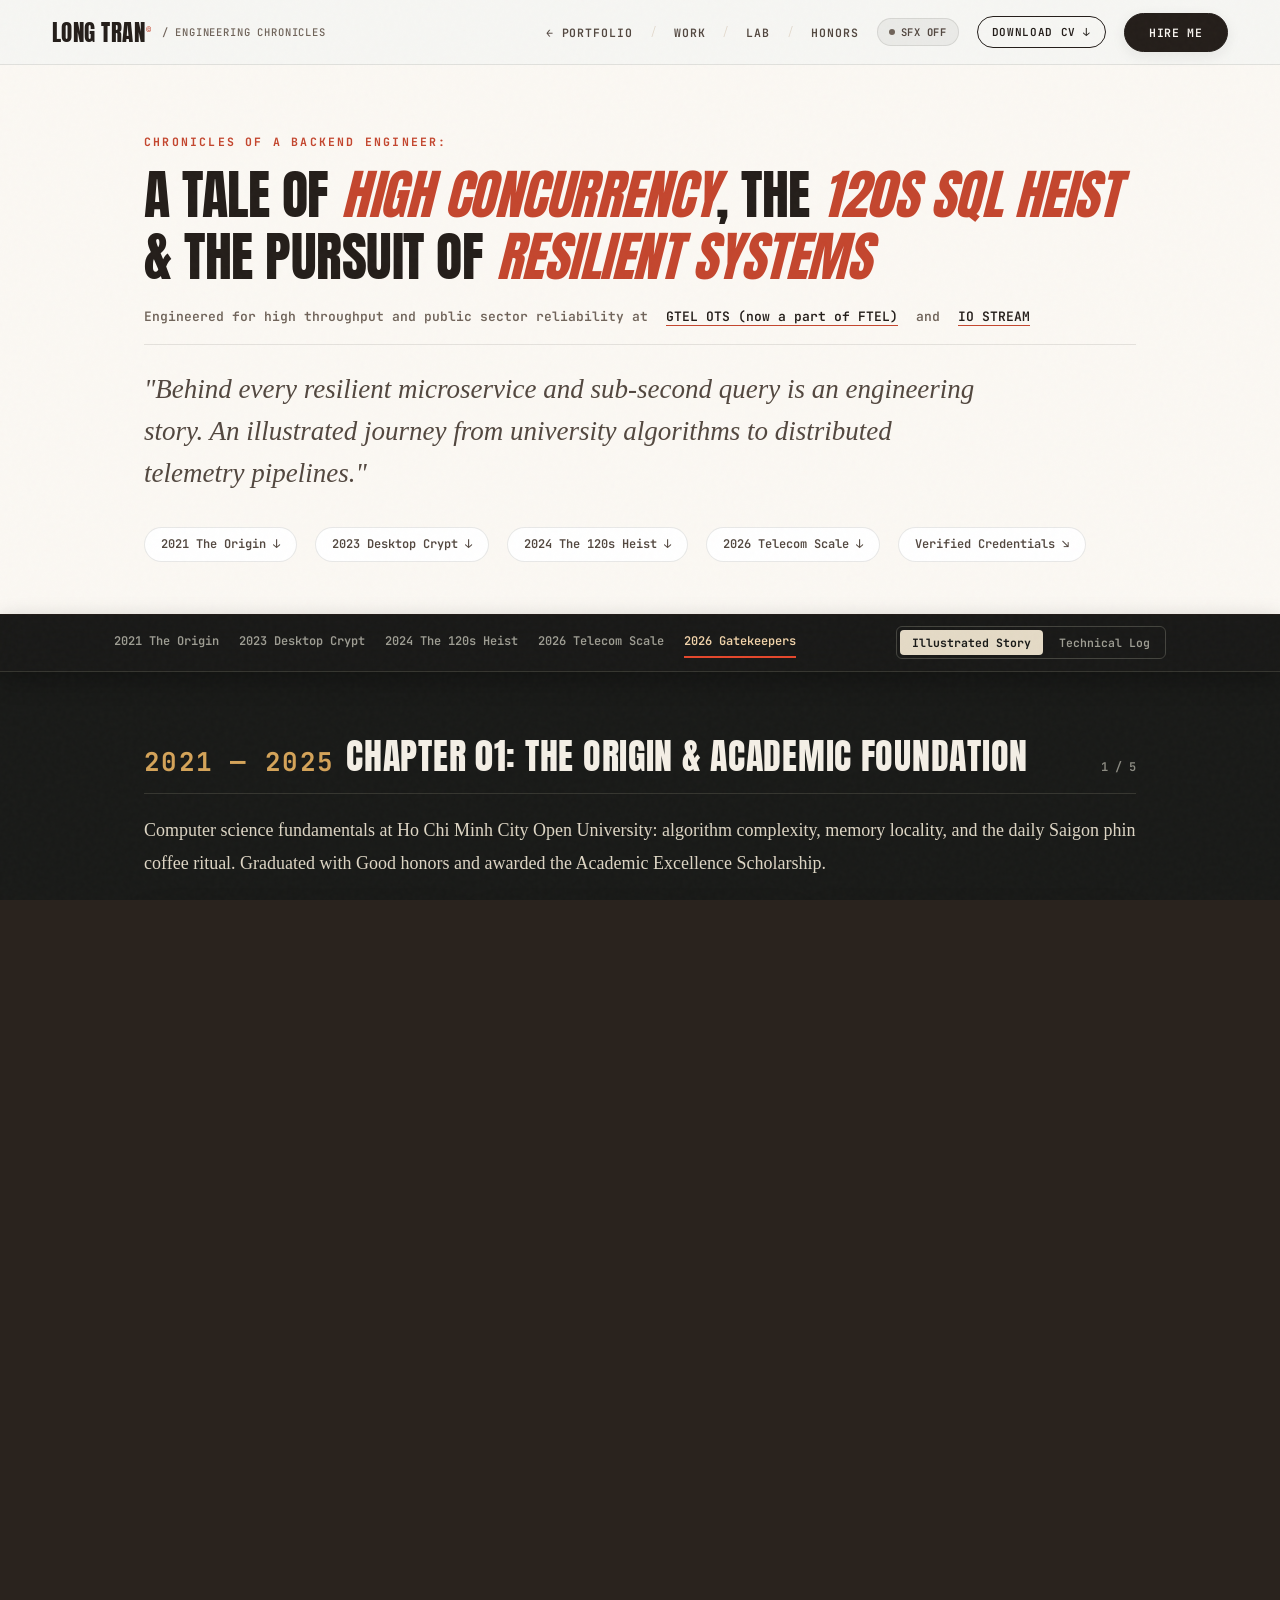
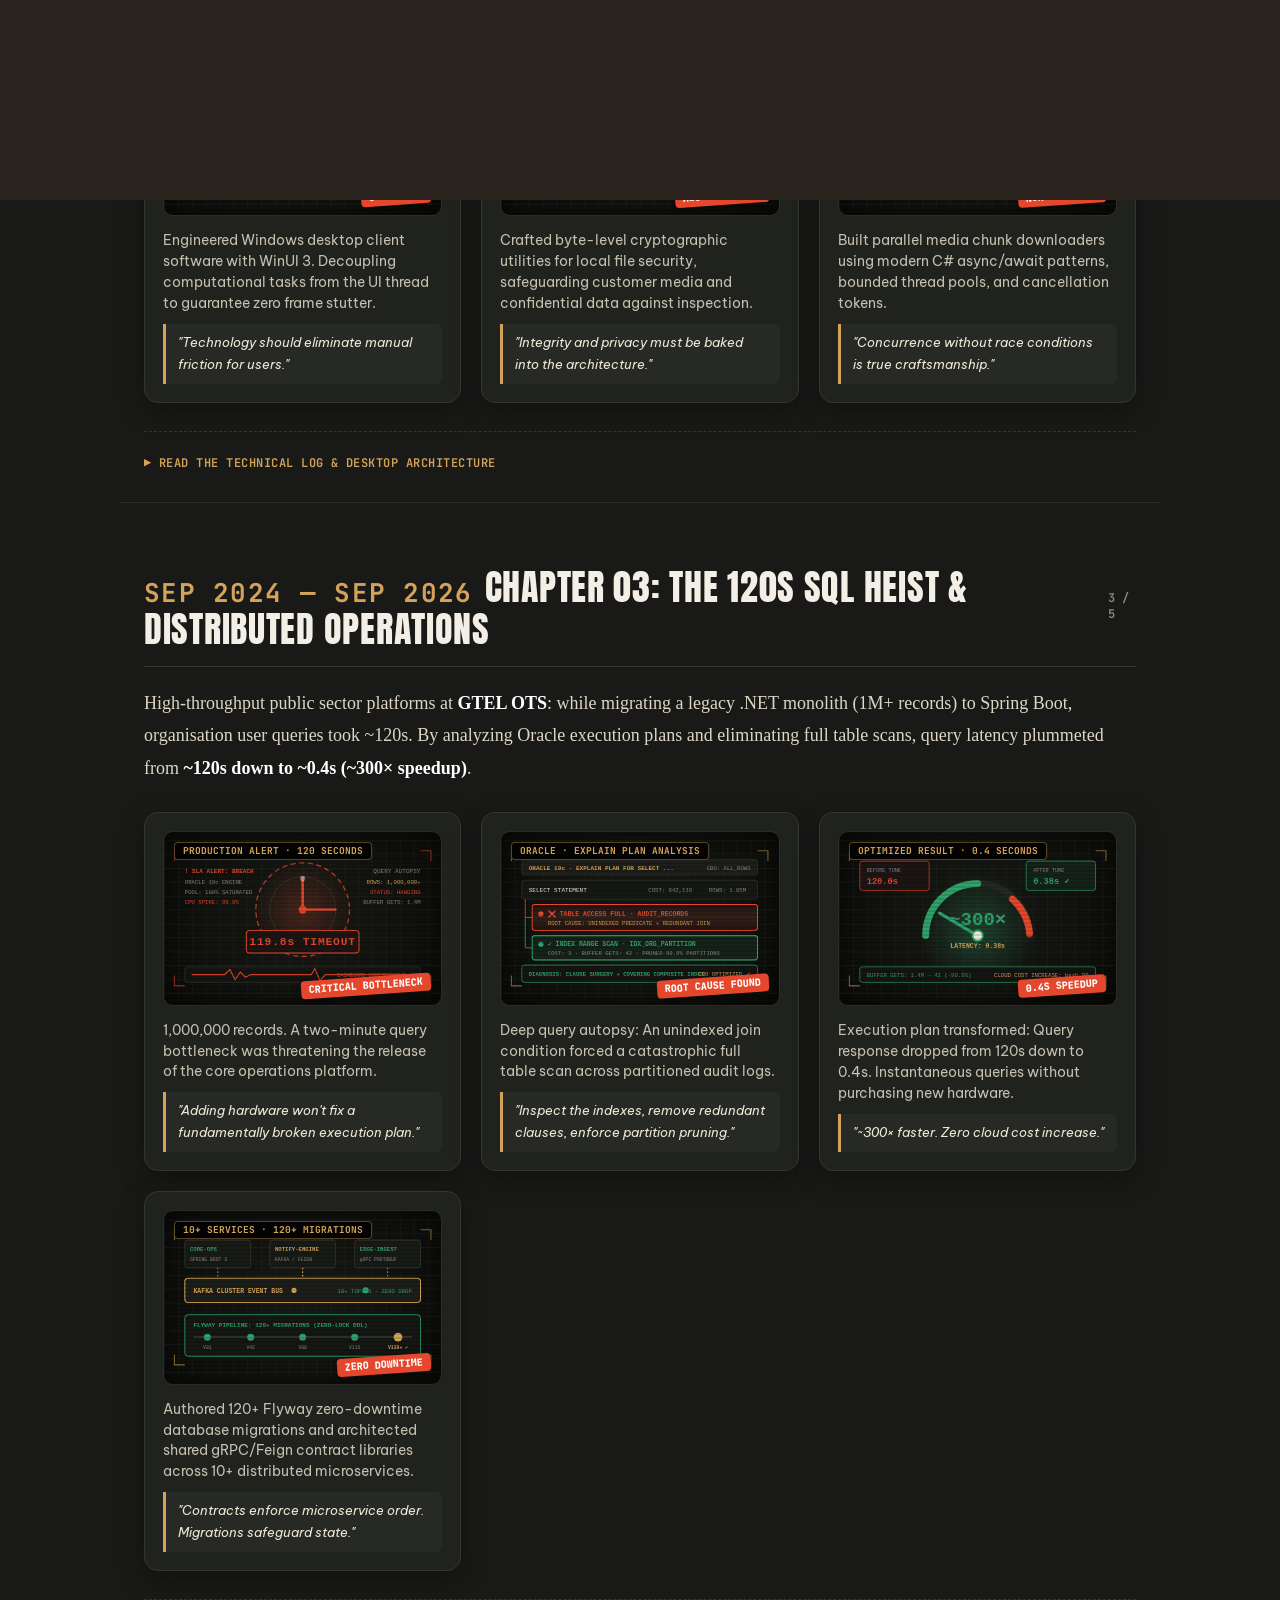
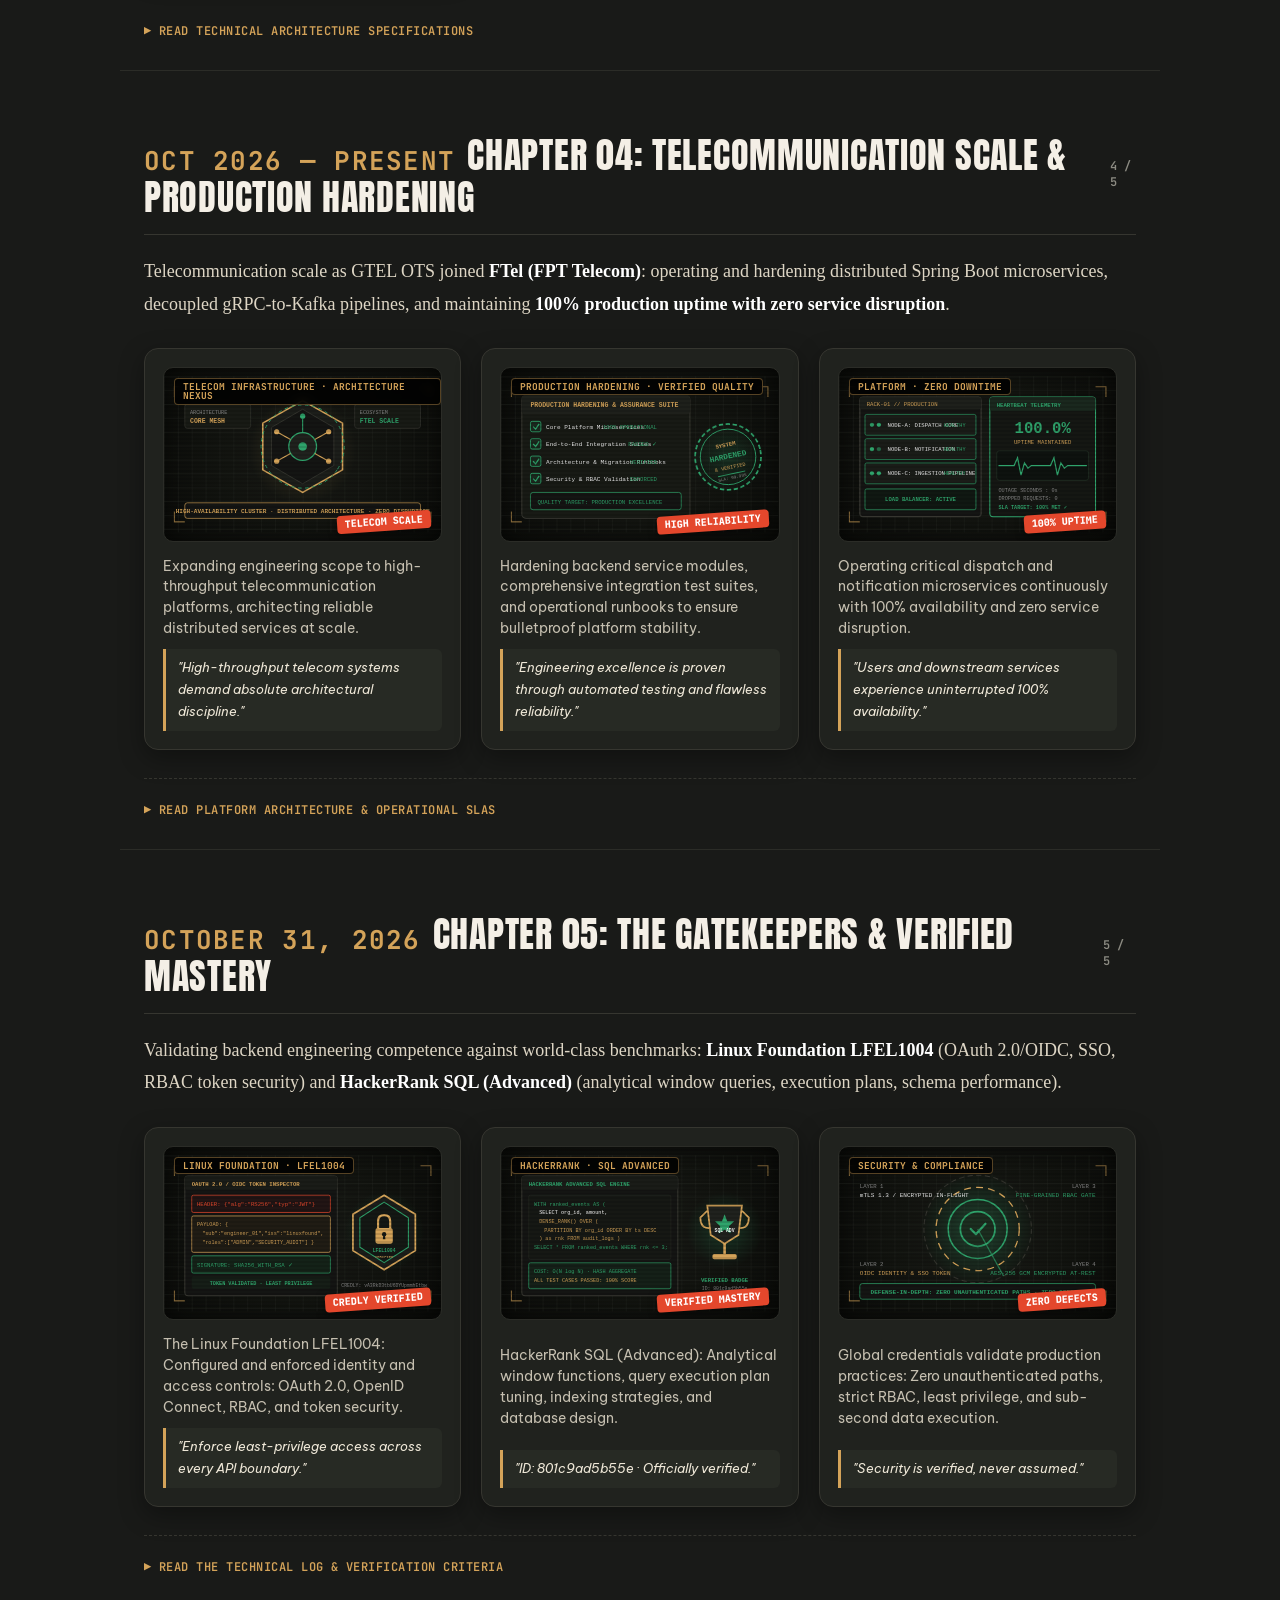
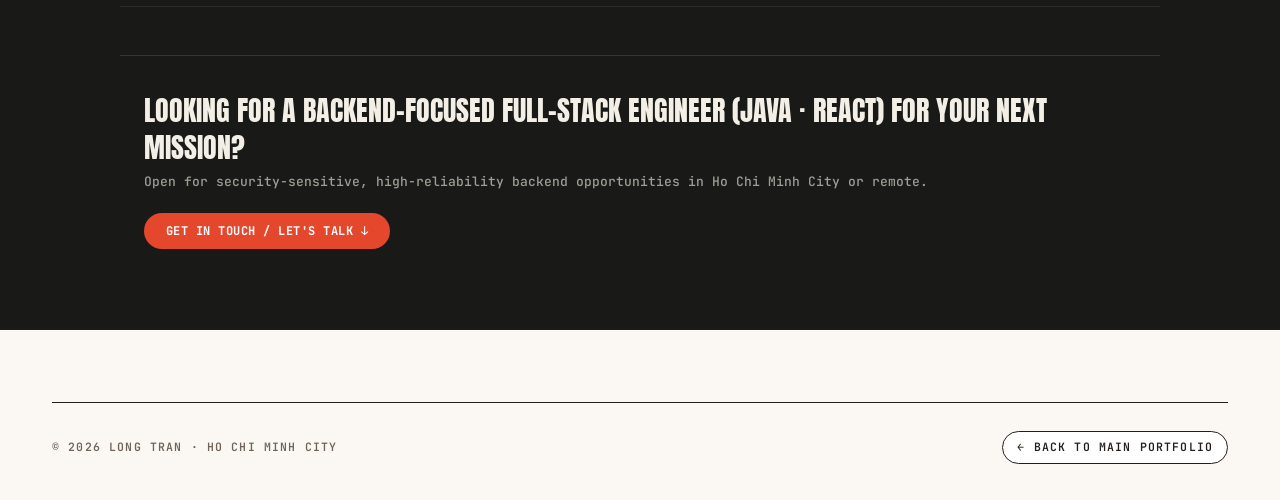
==== commit 4226ca89: "feat: sharpen backend Java positioning and first-screen proof - Show final hero numbers immediately " ====
--- a/story.html
+++ b/story.html
@@ -11,7 +11,7 @@
 <meta property="og:url" content="https://longtmb2003.github.io/story.html">
 <meta property="og:image" content="https://longtmb2003.github.io/assets/og-preview.png">
 <link rel="canonical" href="https://longtmb2003.github.io/story.html">
-<meta name="theme-color" content="#F4F2EC">
+<meta name="theme-color" content="#FBF8F3">
 <title>Engineering Chronicles — Long Tran</title>
 <link rel="preconnect" href="https://fonts.googleapis.com">
 <link rel="preconnect" href="https://fonts.gstatic.com" crossorigin>
--- a/assets/styles.css
+++ b/assets/styles.css
@@ -1,17 +1,27 @@
 :root {
-  --paper:#F4F2EC;
+  --paper:#FBF8F3;
+  --washi:#F2ECE1;
   --card:#FFFFFF;
-  --ink:#141513;
-  --ink-2:#33322E;
-  --mute:#595852;
-  --line:rgba(20,21,19,.14);
-  --ghost:#DDD9CE;
-  --accent:#C93B22;
-  --accent-soft:#FCECE8;
-  --accent-hover:#AD2E17;
-  --green:#228B58;
-  --c-green:#1B7A4B;
-  --c-indigo:#33429E;
+  --sumi:#2A231E;
+  --sumi-2:#352C26;
+  --ember:#3B2B23;
+  --ink:#241E1A;
+  --ink-2:#52473F;
+  --mute:#70645A;
+  --line:rgba(36,30,26,.10);
+  --line-kin:rgba(255,244,232,.16);
+  --ghost:#E2D9CC;
+  --accent:#C4462E;
+  --accent-soft:#FCEEEB;
+  --accent-hover:#A3341F;
+  --kin:#E2CEB0;
+  --kin-light:#F3E6D3;
+  --kin-deep:#7A6242;
+  --grad-kin:linear-gradient(135deg, #FFFFFF 0%, #F3E6D3 55%, #C4462E 100%);
+  --ai:#3B5E6C;
+  --green:#227A50;
+  --c-green:#1E754D;
+  --c-indigo:#3B5E6C;
   --display:'Anton', Impact, 'Arial Narrow', sans-serif;
   --sans:'Be Vietnam Pro', -apple-system, BlinkMacSystemFont, 'Segoe UI', Roboto, sans-serif;
   --mono:'JetBrains Mono', ui-monospace, Menlo, Monaco, monospace;
@@ -23,15 +33,24 @@
 body {
   background:var(--paper);
   color:var(--ink);
-  font:400 15.5px/1.7 var(--sans);
+  font:400 15.5px/1.68 var(--sans);
   -webkit-font-smoothing:antialiased;
   -moz-osx-font-smoothing:grayscale;
   overflow-x:hidden;
 }
+body::after {
+  content:'';
+  position:fixed;
+  inset:0;
+  pointer-events:none;
+  z-index:9990;
+  opacity:.022;
+  background-image:url("data:image/svg+xml,%3Csvg viewBox='0 0 220 220' xmlns='http://www.w3.org/2000/svg'%3E%3Cfilter id='g'%3E%3CfeTurbulence type='fractalNoise' baseFrequency='0.85' numOctaves='3' stitchTiles='stitch'/%3E%3C/filter%3E%3Crect width='100%25' height='100%25' filter='url(%23g)'/%3E%3C/svg%3E");
+}
 a { color:inherit; text-decoration:none; }
-::selection { background:var(--accent); color:#fff; }
+::selection { background:var(--accent); color:#FFFFFF; }
 :focus-visible { outline:2px solid var(--accent); outline-offset:3px; }
-.wrap { max-width:1260px; margin:0 auto; padding:0 32px; }
+.wrap { max-width:1240px; margin:0 auto; padding:0 32px; }
 .label { font:600 11.5px/1.45 var(--mono); letter-spacing:.1em; text-transform:uppercase; color:var(--mute); }
 .display { font-family:var(--display); font-weight:400; text-transform:uppercase; line-height:.96; letter-spacing:.012em; }
 .accent { color:var(--accent); }
@@ -41,22 +60,22 @@
   position:sticky;
   top:0;
   z-index:100;
-  background:rgba(244,242,236,.92);
-  backdrop-filter:blur(14px);
-  -webkit-backdrop-filter:blur(14px);
+  background:rgba(245,245,243,.90);
+  backdrop-filter:blur(16px);
+  -webkit-backdrop-filter:blur(16px);
   border-bottom:1px solid var(--line);
 }
 .top-progress-bar {
   position: absolute;
   bottom: -1px;
   left: 0;
-  height: 2.5px;
+  height: 2px;
   width: 100%;
   transform: scaleX(0);
   transform-origin: left center;
   will-change: transform;
-  background: linear-gradient(90deg, var(--accent), #FF8559);
-  box-shadow: 0 0 10px rgba(228,71,44,0.6);
+  background: linear-gradient(90deg, var(--accent), #E86A54);
+  box-shadow: 0 0 10px rgba(200,62,43,0.42);
   z-index: 101;
   pointer-events: none;
 }
@@ -191,6 +210,19 @@
   margin-top:4px;
   margin-bottom:28px;
 }
+.hero-social { display:flex; gap:10px; }
+.hero-social a {
+  display:grid;
+  place-items:center;
+  width:44px;
+  height:44px;
+  border-radius:50%;
+  border:1px solid var(--ink);
+  color:var(--ink);
+  transition:background .2s, color .2s;
+}
+.hero-social a:hover,
+.hero-social a:focus-visible { background:var(--ink); color:var(--paper); }
 .cv-cta {
   display:inline-flex;
   align-items:center;
@@ -224,20 +256,6 @@
 /* HERO SECTION */
 .hero { position:relative; padding:48px 0 56px; }
 .hero-stage-container { position:relative; }
-
-/* Giant Watermarks */
-.big-year {
-  position:absolute;
-  font:400 clamp(160px,22vw,320px)/.8 var(--display);
-  color:var(--ghost);
-  user-select:none;
-  pointer-events:none;
-  z-index:0;
-  opacity:.65;
-}
-.big-year.l { left:-20px; top:40px; }
-.big-year.r { right:-20px; top:40px; }
-.big-year.c { left:50%; top:260px; transform:translateX(-50%); font-size:clamp(50px,7vw,100px); opacity:.3; }
 
 /* Hero Grid Layout */
 .hero-grid {
@@ -2887,15 +2905,14 @@
 /* RESPONSIVE */
 @media (max-width:1080px) {
   .hero-grid { grid-template-columns:1fr 1fr; }
-  .hero-stage-container { order:2; grid-column:span 2; }
-  .hero-right { order:3; grid-column:span 2; }
+  .hero-stage-container { order:3; grid-column:span 2; }
+  .hero-right { order:2; grid-column:span 2; }
   .stage { max-width:440px; margin:0 auto; height:580px; }
   .does, .cert-grid { grid-template-columns:1fr; }
   .case-study { grid-template-columns:1fr; gap:24px; }
   .case-study.flip .proj-media { order:0; }
   .more-grid { grid-template-columns:1fr; }
   .contact-shell { grid-template-columns:1fr; gap:32px; }
-  .big-year { display:none; }
 }
 @media (max-width:840px) {
   .nav { display:none; }
@@ -2916,6 +2933,9 @@
   .hero-grid { grid-template-columns:1fr; }
   .hero-stage-container { grid-column:span 1; }
   .hero-right { grid-column:span 1; }
+  .intro-skip { display:none; }
+  .hero-actions { gap:12px; }
+  .hero-actions .hire { display:none; }
   .stage { --k:.58; --ky:.62; height:510px; }
   .head-box { width:240px; height:272px; margin-bottom:30px; }
   .bubble { top:75px; max-width:220px; }
@@ -4913,4 +4933,1988 @@
   .biz-face-back { transform: none !important; opacity: 0; pointer-events: none; }
   .biz-card-flipper.is-flipped .biz-face-front { opacity: 0; pointer-events: none; }
   .biz-card-flipper.is-flipped .biz-face-back { opacity: 1; pointer-events: auto; }
-}
+  .sumi-intro { display: none !important; }
+  .hanko-seal { animation: none !important; }
+}
+
+/* =========================================================================
+   MODERN NEUTRAL EDITORIAL + ARCHITECTURAL MOTION SYSTEM
+   ========================================================================= */
+
+/* 1. SLEEK ARCHITECTURAL INTRO CURTAIN (FAST, SKIPPABLE, ONCE PER SESSION) */
+.sumi-intro {
+  position: fixed;
+  inset: 0;
+  z-index: 9999;
+  display: flex;
+  flex-direction: column;
+  align-items: center;
+  justify-content: center;
+  background:
+    radial-gradient(ellipse 56% 44% at 50% 48%, rgba(200, 62, 43, .16), transparent 70%),
+    var(--sumi);
+  color: #F5F5F3;
+  overflow: hidden;
+  transition: opacity .52s var(--ease-out), transform .62s var(--ease-out), visibility .62s ease;
+}
+.sumi-intro.is-done {
+  opacity: 0;
+  transform: translateY(-2%);
+  visibility: hidden;
+  pointer-events: none;
+}
+.sumi-intro-skip {
+  position: absolute;
+  top: 24px;
+  right: 28px;
+  padding: 8px 16px;
+  background: rgba(255, 255, 255, .04);
+  color: #E2E4E9;
+  border: 1px solid rgba(255, 255, 255, .18);
+  border-radius: 99px;
+  font: 600 10.5px/1 var(--mono);
+  letter-spacing: .14em;
+  text-transform: uppercase;
+  cursor: pointer;
+  transition: background .22s var(--ease-out), color .22s var(--ease-out), border-color .22s var(--ease-out);
+}
+.sumi-intro-skip:hover {
+  background: #F5F5F3;
+  color: var(--sumi);
+  border-color: #F5F5F3;
+}
+.sumi-intro-stage {
+  position: relative;
+  width: min(86vw, 720px);
+  display: flex;
+  flex-direction: column;
+  align-items: center;
+  justify-content: center;
+  padding: 36px 20px;
+}
+.sumi-intro-mark {
+  position: relative;
+  z-index: 2;
+  text-align: center;
+  display: flex;
+  flex-direction: column;
+  align-items: center;
+  gap: 8px;
+  animation: sumiMarkRise .55s var(--ease-out) .06s both;
+}
+@keyframes sumiMarkRise {
+  from { opacity: 0; transform: translateY(12px); }
+  to { opacity: 1; transform: translateY(0); }
+}
+.sumi-intro-kicker {
+  font: 600 10.5px/1.2 var(--mono);
+  letter-spacing: .22em;
+  text-transform: uppercase;
+  color: #B4B9C2;
+}
+.sumi-intro-title {
+  font: 400 clamp(44px, 7vw, 78px)/.94 var(--display);
+  letter-spacing: .04em;
+  text-transform: uppercase;
+  color: #FFFFFF;
+}
+.sumi-intro-sub {
+  font: 500 11.5px/1.4 var(--mono);
+  letter-spacing: .12em;
+  color: #C7CBD3;
+}
+.sumi-intro-rail {
+  width: min(76vw, 380px);
+  height: 2px;
+  margin-top: 26px;
+  background: rgba(255, 255, 255, .12);
+  border-radius: 99px;
+  overflow: hidden;
+}
+.sumi-intro-fill {
+  height: 100%;
+  width: 0%;
+  background: linear-gradient(90deg, var(--accent), #EF7D68);
+  box-shadow: 0 0 14px rgba(200, 62, 43, .65);
+  transition: width 60ms linear;
+}
+.sumi-intro-meter {
+  margin-top: 14px;
+  display: flex;
+  align-items: center;
+  gap: 12px;
+  font-family: var(--mono);
+}
+.sumi-intro-count {
+  font-size: 12px;
+  font-weight: 700;
+  letter-spacing: .12em;
+  color: #FFFFFF;
+}
+.sumi-intro-count span {
+  color: rgba(255, 255, 255, .42);
+  font-weight: 500;
+}
+.sumi-intro-caption {
+  font-size: 11px;
+  letter-spacing: .06em;
+  color: #9DA3AE;
+}
+
+/* 2. WARM ESPRESSO CONTRAST BANDS (SOFT & INVITING, NOT PITCH BLACK) */
+.sumi-band {
+  position: relative;
+  background:
+    radial-gradient(ellipse 52% 44% at 84% 12%, rgba(214, 108, 72, .18), transparent 68%),
+    radial-gradient(ellipse 46% 38% at 14% 88%, rgba(226, 206, 176, .12), transparent 68%),
+    linear-gradient(180deg, #2C241F 0%, #241E1A 100%);
+  color: #F7F2EA;
+  border-top: 1px solid rgba(255, 244, 232, .12);
+  border-bottom: 1px solid rgba(255, 244, 232, .12);
+}
+.sumi-band .sec-head {
+  border-bottom-color: rgba(255, 255, 255, .12);
+}
+.sumi-band .sec-head h2 {
+  color: #FFFFFF;
+}
+.sumi-band .sec-head .accent {
+  color: #F0735E;
+}
+.sumi-band .sec-head p,
+.sumi-band .label {
+  color: #B2B7C1;
+}
+.sumi-band .contact-big {
+  color: #FFFFFF;
+}
+.sumi-band .contact-big a {
+  color: #F0735E;
+}
+.sumi-band .contact-big a:hover {
+  color: #FFFFFF;
+}
+.sumi-band .contact-copy {
+  color: #C7CBD3;
+}
+.sumi-band .contact-copy strong {
+  color: #FFFFFF;
+}
+.sumi-band .inline-studio-link {
+  color: #EAE0CC;
+  border-bottom-color: rgba(234, 224, 204, .42);
+}
+.sumi-band .avail-row span {
+  background: rgba(255, 255, 255, .06);
+  border-color: rgba(255, 255, 255, .14);
+  color: #E5E7EB;
+}
+.sumi-band .cv-cta {
+  background: #FFFFFF;
+  color: var(--sumi);
+  border-color: #FFFFFF;
+}
+.sumi-band .cv-cta:hover {
+  background: var(--accent);
+  border-color: var(--accent);
+  color: #FFFFFF;
+}
+.sumi-band .cv-cta .cv-badge {
+  background: rgba(17, 19, 21, .12);
+  color: var(--sumi);
+}
+.sumi-band .cv-cta:hover .cv-badge {
+  background: rgba(255, 255, 255, .2);
+  color: #FFFFFF;
+}
+.sumi-band .zalo-cta {
+  background: transparent;
+  color: #F2F3F5;
+  border-color: rgba(255, 255, 255, .24);
+}
+.sumi-band .zalo-cta:hover {
+  background: rgba(255, 255, 255, .08);
+  border-color: #FFFFFF;
+  color: #FFFFFF;
+}
+
+/* Charcoal Studio Hero Band */
+.sumi-band.sumi-hero {
+  border-top: 0;
+}
+.sumi-band.sumi-hero .studio-hero {
+  padding-top: 56px;
+  padding-bottom: 60px;
+}
+.sumi-band.sumi-hero .studio-hero-badge {
+  background: rgba(255, 255, 255, .06);
+  border-color: rgba(255, 255, 255, .16);
+  color: #E5E7EB;
+}
+.sumi-band.sumi-hero .studio-display-title {
+  color: #FFFFFF;
+}
+.sumi-band.sumi-hero .studio-display-title .accent {
+  color: #F0735E;
+}
+.sumi-band.sumi-hero .studio-hero-lead {
+  color: #C4C8D0;
+}
+.sumi-band.sumi-hero .studio-hero-lead strong {
+  color: #FFFFFF;
+}
+.sumi-band.sumi-hero .scb-btn {
+  background: rgba(255, 255, 255, .06);
+  color: #F2F3F5;
+  border-color: rgba(255, 255, 255, .18);
+}
+.sumi-band.sumi-hero .scb-btn:hover {
+  border-color: #FFFFFF;
+  background: rgba(255, 255, 255, .12);
+}
+.sumi-band.sumi-hero .scb-btn.primary {
+  background: var(--accent);
+  color: #FFFFFF;
+  border-color: var(--accent);
+}
+.sumi-band.sumi-hero .scb-btn.primary:hover {
+  background: #DF4B36;
+  border-color: #DF4B36;
+}
+.sumi-band.sumi-hero .studio-stats {
+  border-top-color: rgba(255, 255, 255, .12);
+}
+.sumi-band.sumi-hero .studio-stats b {
+  color: #FFFFFF;
+}
+.sumi-band.sumi-hero .studio-stats span {
+  color: #9EA4B0;
+}
+.sumi-band.sumi-hero .sandbox-shell {
+  border-color: rgba(255, 255, 255, .14);
+  box-shadow: 0 26px 56px rgba(0, 0, 0, .48);
+}
+
+/* 3. REFINED TICKER RIBBON (CHARCOAL + SIGNAL VERMILION) */
+.ticker {
+  background: var(--sumi);
+  color: #E8EAEE;
+  border-top: 1px solid rgba(255, 255, 255, .08);
+  border-bottom: 1px solid rgba(255, 255, 255, .08);
+}
+.ticker-track span:nth-child(even) {
+  color: #F0735E;
+}
+.ticker:hover .ticker-track {
+  animation-play-state: paused;
+}
+
+/* 4. SUBTLE NEUTRAL SPOTLIGHT & ELEVATION ON CARDS */
+.foil-card {
+  position: relative;
+  overflow: hidden;
+  transition: transform .38s var(--ease-out), border-color .32s var(--ease-out), box-shadow .38s var(--ease-out);
+}
+.foil-card::before {
+  content: '';
+  position: absolute;
+  inset: 0;
+  pointer-events: none;
+  opacity: 0;
+  background: radial-gradient(
+    380px circle at var(--foil-x, 50%) var(--foil-y, 50%),
+    rgba(200, 62, 43, .08),
+    rgba(20, 22, 25, .03) 45%,
+    transparent 72%
+  );
+  transition: opacity .32s var(--ease-out);
+  z-index: 1;
+}
+.foil-card:hover::before {
+  opacity: 1;
+}
+.foil-card:hover {
+  border-color: rgba(20, 22, 25, .32);
+}
+
+/* 5. MAGNETIC CTA SMOOTHING */
+.mag-btn {
+  transition: transform .34s var(--ease-out), background .24s var(--ease-out), color .24s var(--ease-out), border-color .24s var(--ease-out), box-shadow .3s var(--ease-out);
+  will-change: transform;
+}
+
+/* 6. COMPACT EXPERIENCE PLATFORM ROWS */
+.xp-platform-list {
+  display: grid;
+  gap: 10px;
+  margin-top: 14px;
+  padding-top: 12px;
+  border-top: 1px dashed var(--line);
+}
+.xp-platform-row {
+  display: grid;
+  gap: 3px;
+}
+.xp-platform-head {
+  display: flex;
+  justify-content: space-between;
+  align-items: baseline;
+  gap: 8px;
+  flex-wrap: wrap;
+}
+.xp-platform-head h4 {
+  font: 700 13.5px/1.35 var(--sans);
+  color: var(--ink);
+  margin: 0;
+}
+.xp-platform-head span {
+  font: 600 11px var(--mono);
+  color: var(--accent);
+}
+.xp-platform-row p {
+  font: 400 13.5px/1.55 var(--sans);
+  color: var(--ink-2);
+  margin: 0;
+}
+.xp-nda-note {
+  font: italic 11px/1.4 var(--sans);
+  color: var(--mute);
+  margin-top: 10px;
+}
+
+/* 7. FOOTER COLOPHON */
+.footer-colophon {
+  display: flex;
+  align-items: center;
+  justify-content: space-between;
+  gap: 16px;
+  flex-wrap: wrap;
+}
+
+/* =========================================================================
+   TRICIA PHAM-INSPIRED LAYOUT ENHANCEMENTS (DOSSIER · X-RIBBON · FILTER · POSTER)
+   ========================================================================= */
+
+/* A. 4-COLUMN AT-A-GLANCE ENGINEERING DOSSIER SHEET */
+.dossier-card {
+  margin: 0 0 44px;
+  padding: 28px 32px;
+  background: var(--card);
+  border: 1px solid var(--line);
+  border-radius: 18px;
+  box-shadow: 0 10px 32px rgba(20, 22, 25, .04);
+}
+.dossier-head {
+  display: flex;
+  align-items: baseline;
+  justify-content: space-between;
+  gap: 16px;
+  flex-wrap: wrap;
+  padding-bottom: 18px;
+  margin-bottom: 20px;
+  border-bottom: 1px solid var(--line);
+}
+.dossier-kicker {
+  font: 700 11px/1 var(--mono);
+  letter-spacing: .14em;
+  text-transform: uppercase;
+  color: var(--accent);
+}
+.dossier-summary {
+  font: 500 13.5px/1.5 var(--sans);
+  color: var(--ink-2);
+}
+.dossier-grid {
+  display: grid;
+  grid-template-columns: repeat(4, minmax(0, 1fr));
+  gap: 24px;
+}
+.dossier-col {
+  display: flex;
+  flex-direction: column;
+  gap: 8px;
+}
+.dossier-col-title {
+  font: 700 11.5px/1.2 var(--mono);
+  letter-spacing: .1em;
+  text-transform: uppercase;
+  color: var(--accent);
+  margin-bottom: 2px;
+}
+.dossier-list {
+  list-style: none;
+  display: flex;
+  flex-direction: column;
+  gap: 6px;
+  font: 500 13px/1.45 var(--sans);
+  color: var(--ink);
+}
+.dossier-list li {
+  display: flex;
+  align-items: baseline;
+  justify-content: space-between;
+  gap: 8px;
+}
+.dossier-list small {
+  font: 500 11px/1.3 var(--mono);
+  color: var(--mute);
+  white-space: nowrap;
+}
+
+/* B. CRISS-CROSS DUAL-ANGLE KINETIC RIBBON (CHARCOAL x SIGNAL VERMILION) */
+.cross-ribbon-wrap {
+  position: relative;
+  width: 100%;
+  overflow: hidden;
+  padding: 28px 0;
+  margin: 8px 0 12px;
+  user-select: none;
+}
+.cross-ribbon {
+  display: flex;
+  overflow: hidden;
+  width: 106%;
+  margin-left: -3%;
+  padding: 11px 0;
+  font: 700 12.5px/1 var(--mono);
+  letter-spacing: .14em;
+  text-transform: uppercase;
+  box-shadow: 0 8px 24px rgba(17, 19, 21, .14);
+}
+.cross-ribbon.back {
+  background: var(--accent);
+  color: #FFFFFF;
+  transform: rotate(1.35deg);
+  opacity: .96;
+}
+.cross-ribbon.front {
+  background: var(--sumi);
+  color: #F5F5F3;
+  transform: rotate(-1.35deg);
+  margin-top: -28px;
+  position: relative;
+  z-index: 2;
+  border-top: 1px solid rgba(255, 255, 255, .1);
+  border-bottom: 1px solid rgba(255, 255, 255, .1);
+}
+.cross-track {
+  display: flex;
+  flex-shrink: 0;
+  gap: 22px;
+  padding-right: 22px;
+  white-space: nowrap;
+  animation: crossGlide 34s linear infinite;
+}
+.cross-ribbon.back .cross-track {
+  animation: crossGlideRev 38s linear infinite;
+}
+.cross-ribbon-wrap:hover .cross-track {
+  animation-play-state: paused;
+}
+.cross-ribbon.front .cross-sep {
+  color: #F0735E;
+}
+.cross-ribbon.back .cross-sep {
+  color: rgba(255, 255, 255, .6);
+}
+@keyframes crossGlide {
+  from { transform: translateX(0); }
+  to { transform: translateX(-50%); }
+}
+@keyframes crossGlideRev {
+  from { transform: translateX(-50%); }
+  to { transform: translateX(0); }
+}
+
+/* C. INLINE SELECTED WORK FILTER BAR (TRICIA-STYLE) */
+.work-sec-head {
+  display: flex;
+  align-items: flex-end;
+  justify-content: space-between;
+  gap: 20px;
+  flex-wrap: wrap;
+}
+.work-filter-pills {
+  display: inline-flex;
+  align-items: center;
+  gap: 6px;
+  flex-wrap: wrap;
+}
+.work-filter-pill {
+  display: inline-flex;
+  align-items: center;
+  gap: 6px;
+  padding: 7px 14px;
+  border-radius: 99px;
+  border: 1px solid var(--line);
+  background: var(--card);
+  color: var(--ink-2);
+  font: 600 11px/1 var(--mono);
+  letter-spacing: .06em;
+  text-transform: uppercase;
+  cursor: pointer;
+  transition: background .2s var(--ease-out), color .2s var(--ease-out), border-color .2s var(--ease-out);
+}
+.work-filter-pill sup {
+  font-size: 9.5px;
+  opacity: .72;
+}
+.work-filter-pill:hover {
+  border-color: var(--ink);
+  color: var(--ink);
+}
+.work-filter-pill.active {
+  background: var(--ink);
+  color: #FFFFFF;
+  border-color: var(--ink);
+}
+.is-work-hidden {
+  display: none !important;
+}
+
+/* D. MINIMAL EDITORIAL CLOSING POSTER ("THANK YOU · 2026") */
+.closing-poster {
+  margin: 48px 0 24px;
+  padding: 36px 32px;
+  background: var(--card);
+  border: 1px solid var(--line);
+  border-radius: 18px;
+  text-align: center;
+  position: relative;
+  overflow: hidden;
+}
+.closing-poster::before,
+.closing-poster::after {
+  content: '';
+  position: absolute;
+  left: 28px;
+  right: 28px;
+  height: 1px;
+  background: var(--line);
+}
+.closing-poster::before { top: 18px; }
+.closing-poster::after { bottom: 18px; }
+.closing-poster-title {
+  font: 400 clamp(38px, 6vw, 68px)/.95 var(--display);
+  letter-spacing: .02em;
+  text-transform: uppercase;
+  color: var(--ink);
+}
+.closing-poster-meta {
+  margin-top: 8px;
+  display: inline-flex;
+  align-items: center;
+  gap: 18px;
+  font: 700 11.5px/1 var(--mono);
+  letter-spacing: .16em;
+  text-transform: uppercase;
+  color: var(--mute);
+}
+.closing-poster-meta strong {
+  color: var(--accent);
+}
+
+@media (max-width: 980px) {
+  .dossier-grid { grid-template-columns: repeat(2, minmax(0, 1fr)); }
+}
+@media (max-width: 600px) {
+  .dossier-card { padding: 20px; }
+  .dossier-grid { grid-template-columns: 1fr; gap: 18px; }
+  .cross-ribbon.front { margin-top: -22px; }
+}
+@media (prefers-reduced-motion: reduce) {
+  .cross-track { animation: none !important; }
+  .cursor-orb, .page-veil { display: none !important; }
+}
+
+/* =========================================================================
+   CINEMATIC MOTION, CURIOSITY CHAPTER DOCK & SOFT EDITORIAL POLISH
+   ========================================================================= */
+
+/* 1. SOFTEN HARSH TECHNICAL/BRUTALIST BORDERS & SHADOWS INTO REFINED ELEVATION */
+.box,
+.more-card,
+.exhibit-stage,
+.studio-card,
+.cert-card,
+.tool-card,
+.xp-item,
+.chronicles-teaser,
+.web-proof-strip {
+  border: 1px solid rgba(28, 27, 26, .10) !important;
+  box-shadow: 0 8px 28px rgba(24, 22, 20, .045), 0 1px 2px rgba(24, 22, 20, .03) !important;
+  border-radius: 20px;
+}
+.more-card:hover,
+.studio-card:hover,
+.cert-card:hover,
+.tool-card:hover,
+.xp-item:hover,
+.chronicles-teaser:hover,
+.dossier-card:hover {
+  transform: translateY(-4px);
+  border-color: rgba(196, 69, 48, .28) !important;
+  box-shadow: 0 18px 42px rgba(24, 22, 20, .085), 0 2px 6px rgba(196, 69, 48, .06) !important;
+}
+.cv-cta,
+.zalo-cta,
+.hire,
+.scb-btn {
+  box-shadow: 0 4px 14px rgba(24, 22, 20, .08);
+}
+.cv-cta:hover,
+.hire:hover,
+.scb-btn:hover {
+  box-shadow: 0 10px 24px rgba(196, 69, 48, .18);
+}
+
+/* 2. ENHANCED CINEMATIC SCROLL REVEALS WITH STAGGERED SPRING */
+.rv {
+  opacity: 0;
+  transform: translate3d(0, 26px, 0) scale(.988);
+  transition:
+    opacity .78s var(--ease-out) var(--rv-delay, 0ms),
+    transform .88s var(--ease-out) var(--rv-delay, 0ms);
+}
+.rv.in {
+  opacity: 1;
+  transform: translate3d(0, 0, 0) scale(1);
+}
+.sec-head h2 {
+  clip-path: inset(0 0 100% 0);
+  transform: translateY(14px);
+  transition: clip-path .82s var(--ease-out), transform .82s var(--ease-out);
+}
+.sec-head.in h2 {
+  clip-path: inset(0 0 0% 0);
+  transform: translateY(0);
+}
+
+/* 3. CROSS-PAGE SMOOTH TRANSITION VEIL (ENGINEERING ⇄ STUDIO ⇄ STORY) */
+.page-veil {
+  position: fixed;
+  inset: 0;
+  z-index: 9998;
+  background: var(--sumi);
+  display: flex;
+  align-items: center;
+  justify-content: center;
+  pointer-events: none;
+  transform: translateY(100%);
+  transition: transform .52s cubic-bezier(0.77, 0, 0.175, 1);
+}
+.page-veil.is-entering {
+  transform: translateY(0%);
+  pointer-events: auto;
+}
+.page-veil-label {
+  font: 400 clamp(26px, 4vw, 44px)/1 var(--display);
+  letter-spacing: .06em;
+  text-transform: uppercase;
+  color: #F7F5F0;
+  opacity: 0;
+  transform: translateY(10px);
+  transition: opacity .28s ease .14s, transform .35s var(--ease-out) .14s;
+}
+.page-veil.is-entering .page-veil-label {
+  opacity: 1;
+  transform: translateY(0);
+}
+
+/* 4. FLOATING CURIOSITY CHAPTER DOCK ("WHAT'S NEXT?" STORYTELLING UX) */
+.story-dock {
+  position: fixed;
+  left: 50%;
+  bottom: 20px;
+  transform: translate(-50%, 16px);
+  z-index: 95;
+  display: inline-flex;
+  align-items: center;
+  gap: 12px;
+  padding: 7px 9px 7px 14px;
+  border-radius: 99px;
+  background: rgba(20, 20, 22, .88);
+  backdrop-filter: blur(18px);
+  -webkit-backdrop-filter: blur(18px);
+  border: 1px solid rgba(255, 255, 255, .14);
+  box-shadow: 0 16px 40px rgba(0, 0, 0, .26), 0 0 0 1px rgba(255, 255, 255, .04) inset;
+  color: #F7F5F0;
+  opacity: 0;
+  pointer-events: none;
+  transition: opacity .45s var(--ease-out), transform .55s var(--ease-out);
+}
+.story-dock.is-visible {
+  opacity: 1;
+  transform: translate(-50%, 0);
+  pointer-events: auto;
+}
+.story-dock-ring {
+  position: relative;
+  width: 24px;
+  height: 24px;
+  display: grid;
+  place-items: center;
+  flex-shrink: 0;
+}
+.story-dock-ring svg {
+  width: 24px;
+  height: 24px;
+  transform: rotate(-90deg);
+}
+.story-dock-ring circle {
+  fill: none;
+  stroke-width: 2.2;
+}
+.story-dock-ring .ring-bg {
+  stroke: rgba(255, 255, 255, .16);
+}
+.story-dock-ring .ring-fg {
+  stroke: #F0735E;
+  stroke-linecap: round;
+  stroke-dasharray: 56.55;
+  stroke-dashoffset: 56.55;
+  transition: stroke-dashoffset .18s linear;
+}
+.story-dock-now {
+  display: flex;
+  align-items: center;
+  gap: 7px;
+  font: 600 10.5px/1 var(--mono);
+  letter-spacing: .08em;
+  text-transform: uppercase;
+  color: #B9BDC6;
+  white-space: nowrap;
+}
+.story-dock-now strong {
+  color: #FFFFFF;
+  font-weight: 700;
+}
+.story-dock-divider {
+  width: 1px;
+  height: 16px;
+  background: rgba(255, 255, 255, .16);
+}
+.story-dock-next {
+  display: inline-flex;
+  align-items: center;
+  gap: 6px;
+  padding: 7px 13px;
+  border-radius: 99px;
+  border: 0;
+  background: rgba(255, 255, 255, .10);
+  color: #FFFFFF;
+  font: 600 10.5px/1 var(--mono);
+  letter-spacing: .06em;
+  text-transform: uppercase;
+  cursor: pointer;
+  white-space: nowrap;
+  transition: background .22s var(--ease-out), color .22s var(--ease-out), transform .22s var(--ease-out);
+}
+.story-dock-next:hover {
+  background: var(--accent);
+  color: #FFFFFF;
+  transform: translateY(-1px);
+}
+.story-dock-next span {
+  color: #F0735E;
+  transition: color .22s ease;
+}
+.story-dock-next:hover span {
+  color: #FFFFFF;
+}
+
+/* 5. AMBIENT SPRING CURSOR ORB (DESKTOP FINE POINTER ONLY) */
+.cursor-orb {
+  position: fixed;
+  top: 0;
+  left: 0;
+  z-index: 9995;
+  pointer-events: none;
+  transform: translate3d(-100px, -100px, 0);
+  display: flex;
+  align-items: center;
+  justify-content: center;
+  width: 26px;
+  height: 26px;
+  margin-left: -13px;
+  margin-top: -13px;
+  border-radius: 99px;
+  border: 1.5px solid rgba(196, 69, 48, .55);
+  background: rgba(196, 69, 48, .06);
+  transition: width .28s var(--ease-out), height .28s var(--ease-out), margin .28s var(--ease-out), background .28s var(--ease-out), border-color .28s var(--ease-out), opacity .25s ease;
+  opacity: 0;
+  will-change: transform;
+}
+.cursor-orb.is-active {
+  opacity: 1;
+}
+.cursor-orb.is-pill {
+  width: auto;
+  min-width: 74px;
+  height: 30px;
+  padding: 0 12px;
+  margin-left: -37px;
+  margin-top: -15px;
+  background: rgba(20, 20, 22, .92);
+  border-color: rgba(255, 255, 255, .18);
+  box-shadow: 0 8px 24px rgba(0, 0, 0, .24);
+}
+.cursor-orb-label {
+  font: 700 9.5px/1 var(--mono);
+  letter-spacing: .1em;
+  text-transform: uppercase;
+  color: #FFFFFF;
+  opacity: 0;
+  transition: opacity .2s ease;
+  white-space: nowrap;
+}
+.cursor-orb.is-pill .cursor-orb-label {
+  opacity: 1;
+}
+
+/* 6. SMOOTH 3D PERSPECTIVE TILT ON FEATURED CARDS */
+.tilt-card {
+  transform-style: preserve-3d;
+  will-change: transform;
+}
+
+/* =========================================================================
+   SCROLL-DRIVEN AMBIENT AURA, SHIMMER SWEEP & CURIOSITY DOCK POPOVER
+   ========================================================================= */
+
+/* A. DYNAMIC SCROLL-LINKED AMBIENT LIGHT AURA */
+.scroll-aura {
+  position: fixed;
+  inset: 0;
+  pointer-events: none;
+  z-index: -1;
+  background:
+    radial-gradient(ellipse 58% 46% at var(--aura-x, 78%) var(--aura-y, 18%), var(--aura-c1, rgba(196, 70, 46, .075)), transparent 68%),
+    radial-gradient(ellipse 52% 44% at calc(100% - var(--aura-x, 78%)) calc(100% - var(--aura-y, 18%)), var(--aura-c2, rgba(226, 206, 176, .16)), transparent 70%);
+  transition: opacity .6s ease;
+}
+
+/* B. INSTANT HERO ENTRANCE CHOREOGRAPHY (0s BLOCKING, SILKY FEEL) */
+@keyframes heroSoftRise {
+  from { opacity: 0; transform: translate3d(0, 18px, 0); }
+  to { opacity: 1; transform: translate3d(0, 0, 0); }
+}
+.hero .intro-card,
+.studio-hero-copy {
+  animation: heroSoftRise .72s var(--ease-out) .04s both;
+}
+.hero .hero-stage-container,
+.sandbox-shell {
+  animation: heroSoftRise .82s var(--ease-out) .12s both;
+}
+.hero .hero-proof-panel {
+  animation: heroSoftRise .86s var(--ease-out) .20s both;
+}
+
+/* C. ONE-TIME DIAGONAL SHIMMER SWEEP WHEN KEY CARDS ENTER VIEWPORT */
+.shimmer-card {
+  position: relative;
+  overflow: hidden;
+}
+.shimmer-card::after {
+  content: '';
+  position: absolute;
+  inset: -20% -60%;
+  pointer-events: none;
+  background: linear-gradient(112deg, transparent 42%, rgba(255, 250, 240, .55) 50%, transparent 58%);
+  transform: translateX(-100%);
+  opacity: 0;
+}
+.shimmer-card.shimmer-play::after {
+  animation: cardShimmerOnce 1.15s var(--ease-out) .12s forwards;
+}
+@keyframes cardShimmerOnce {
+  0% { transform: translateX(-85%); opacity: 0; }
+  25% { opacity: 1; }
+  100% { transform: translateX(85%); opacity: 0; }
+}
+
+/* D. INTERACTIVE CHAPTER MAP POPOVER ABOVE CURIOSITY DOCK */
+.story-dock-trigger {
+  display: inline-flex;
+  align-items: center;
+  gap: 8px;
+  padding: 4px 8px 4px 4px;
+  border: 0;
+  border-radius: 99px;
+  background: transparent;
+  color: inherit;
+  cursor: pointer;
+  transition: background .2s ease;
+}
+.story-dock-trigger:hover {
+  background: rgba(255, 255, 255, .08);
+}
+.dock-map {
+  position: absolute;
+  left: 0;
+  bottom: calc(100% + 12px);
+  min-width: 248px;
+  padding: 8px;
+  border-radius: 16px;
+  background: rgba(42, 35, 30, .96);
+  backdrop-filter: blur(18px);
+  -webkit-backdrop-filter: blur(18px);
+  border: 1px solid rgba(255, 244, 232, .14);
+  box-shadow: 0 20px 48px rgba(0, 0, 0, .34);
+  display: flex;
+  flex-direction: column;
+  gap: 2px;
+  opacity: 0;
+  transform: translateY(8px) scale(.97);
+  pointer-events: none;
+  transition: opacity .24s var(--ease-out), transform .28s var(--ease-out);
+}
+.dock-map.is-open {
+  opacity: 1;
+  transform: translateY(0) scale(1);
+  pointer-events: auto;
+}
+.dock-map-item {
+  display: flex;
+  align-items: center;
+  justify-content: space-between;
+  gap: 10px;
+  width: 100%;
+  padding: 8px 11px;
+  border: 0;
+  border-radius: 10px;
+  background: transparent;
+  color: #E5DCD0;
+  font: 500 11.5px/1.2 var(--sans);
+  text-align: left;
+  cursor: pointer;
+  transition: background .18s ease, color .18s ease;
+}
+.dock-map-item span {
+  font: 600 10px/1 var(--mono);
+  color: #A6988B;
+}
+.dock-map-item:hover {
+  background: rgba(255, 255, 255, .08);
+  color: #FFFFFF;
+}
+.dock-map-item.active {
+  background: rgba(196, 70, 46, .24);
+  color: #FFFFFF;
+}
+.dock-map-item.active span {
+  color: #F3A18E;
+}
+
+@media (prefers-reduced-motion: reduce) {
+  .scroll-aura, .shimmer-card::after { display: none !important; }
+  .hero .intro-card, .hero .hero-stage-container, .hero .hero-proof-panel,
+  .studio-hero-copy, .sandbox-shell { animation: none !important; }
+}
+
+/* =========================================================================
+   SCROLL-DRIVEN AMBIENT AURA, SHIMMER SWEEP & CURIOSITY DOCK POPOVER
+   ========================================================================= */
+
+/* A. DYNAMIC SCROLL-LINKED AMBIENT LIGHT AURA */
+.scroll-aura {
+  position: fixed;
+  inset: 0;
+  pointer-events: none;
+  z-index: -1;
+  background:
+    radial-gradient(ellipse 58% 46% at var(--aura-x, 78%) var(--aura-y, 18%), var(--aura-c1, rgba(196, 70, 46, .075)), transparent 68%),
+    radial-gradient(ellipse 52% 44% at calc(100% - var(--aura-x, 78%)) calc(100% - var(--aura-y, 18%)), var(--aura-c2, rgba(226, 206, 176, .16)), transparent 70%);
+  transition: opacity .6s ease;
+}
+
+/* B. INSTANT HERO ENTRANCE CHOREOGRAPHY (0s BLOCKING, SILKY FEEL) */
+@keyframes heroSoftRise {
+  from { opacity: 0; transform: translate3d(0, 18px, 0); }
+  to { opacity: 1; transform: translate3d(0, 0, 0); }
+}
+.hero .intro-card,
+.studio-hero-copy {
+  animation: heroSoftRise .72s var(--ease-out) .04s both;
+}
+.hero .hero-stage-container,
+.sandbox-shell {
+  animation: heroSoftRise .82s var(--ease-out) .12s both;
+}
+.hero .hero-proof-panel {
+  animation: heroSoftRise .86s var(--ease-out) .20s both;
+}
+
+/* C. ONE-TIME DIAGONAL SHIMMER SWEEP WHEN KEY CARDS ENTER VIEWPORT */
+.shimmer-card {
+  position: relative;
+  overflow: hidden;
+}
+.shimmer-card::after {
+  content: '';
+  position: absolute;
+  inset: -20% -60%;
+  pointer-events: none;
+  background: linear-gradient(112deg, transparent 42%, rgba(255, 250, 240, .55) 50%, transparent 58%);
+  transform: translateX(-100%);
+  opacity: 0;
+}
+.shimmer-card.shimmer-play::after {
+  animation: cardShimmerOnce 1.15s var(--ease-out) .12s forwards;
+}
+@keyframes cardShimmerOnce {
+  0% { transform: translateX(-85%); opacity: 0; }
+  25% { opacity: 1; }
+  100% { transform: translateX(85%); opacity: 0; }
+}
+
+/* D. INTERACTIVE CHAPTER MAP POPOVER ABOVE CURIOSITY DOCK */
+.story-dock-trigger {
+  display: inline-flex;
+  align-items: center;
+  gap: 8px;
+  padding: 4px 8px 4px 4px;
+  border: 0;
+  border-radius: 99px;
+  background: transparent;
+  color: inherit;
+  cursor: pointer;
+  transition: background .2s ease;
+}
+.story-dock-trigger:hover {
+  background: rgba(255, 255, 255, .08);
+}
+.dock-map {
+  position: absolute;
+  left: 0;
+  bottom: calc(100% + 12px);
+  min-width: 248px;
+  padding: 8px;
+  border-radius: 16px;
+  background: rgba(42, 35, 30, .96);
+  backdrop-filter: blur(18px);
+  -webkit-backdrop-filter: blur(18px);
+  border: 1px solid rgba(255, 244, 232, .14);
+  box-shadow: 0 20px 48px rgba(0, 0, 0, .34);
+  display: flex;
+  flex-direction: column;
+  gap: 2px;
+  opacity: 0;
+  transform: translateY(8px) scale(.97);
+  pointer-events: none;
+  transition: opacity .24s var(--ease-out), transform .28s var(--ease-out);
+}
+.dock-map.is-open {
+  opacity: 1;
+  transform: translateY(0) scale(1);
+  pointer-events: auto;
+}
+.dock-map-item {
+  display: flex;
+  align-items: center;
+  justify-content: space-between;
+  gap: 10px;
+  width: 100%;
+  padding: 8px 11px;
+  border: 0;
+  border-radius: 10px;
+  background: transparent;
+  color: #E5DCD0;
+  font: 500 11.5px/1.2 var(--sans);
+  text-align: left;
+  cursor: pointer;
+  transition: background .18s ease, color .18s ease;
+}
+.dock-map-item span {
+  font: 600 10px/1 var(--mono);
+  color: #A6988B;
+}
+.dock-map-item:hover {
+  background: rgba(255, 255, 255, .08);
+  color: #FFFFFF;
+}
+.dock-map-item.active {
+  background: rgba(196, 70, 46, .24);
+  color: #FFFFFF;
+}
+.dock-map-item.active span {
+  color: #F3A18E;
+}
+
+@media (prefers-reduced-motion: reduce) {
+  .scroll-aura, .shimmer-card::after { display: none !important; }
+  .hero .intro-card, .hero .hero-stage-container, .hero .hero-proof-panel,
+  .studio-hero-copy, .sandbox-shell { animation: none !important; }
+}
+
+/* =========================================================================
+   90-SECOND HR ABOVE-THE-FOLD PROOF PANEL & LIGHT PERFORMANCE SHOWCASE
+   ========================================================================= */
+
+/* A. HERO ABOVE-THE-FOLD PERFORMANCE & PROOF BENTO (RIGHT COLUMN) */
+.hero-proof-panel {
+  display: flex;
+  flex-direction: column;
+  gap: 12px;
+}
+.hero-perf-card {
+  display: flex;
+  flex-direction: column;
+  gap: 10px;
+  padding: 18px 20px;
+  background: var(--card);
+  border: 1px solid rgba(36, 30, 26, .10);
+  border-radius: 18px;
+  box-shadow: 0 10px 30px rgba(36, 30, 26, .06);
+  transition: transform .32s var(--ease-out), border-color .28s ease, box-shadow .32s ease;
+}
+.hero-perf-card:hover {
+  transform: translateY(-3px);
+  border-color: rgba(196, 70, 46, .35);
+  box-shadow: 0 16px 38px rgba(36, 30, 26, .09);
+}
+.hero-perf-top {
+  display: flex;
+  align-items: center;
+  justify-content: space-between;
+  gap: 8px;
+}
+.hero-perf-kicker {
+  font: 700 10px/1 var(--mono);
+  letter-spacing: .12em;
+  text-transform: uppercase;
+  color: var(--accent);
+}
+.hero-perf-badge {
+  padding: 4px 9px;
+  border-radius: 99px;
+  background: var(--accent-soft);
+  color: var(--accent);
+  font: 700 10px/1 var(--mono);
+}
+.hero-perf-headline {
+  font: 400 32px/1 var(--display);
+  letter-spacing: .015em;
+  color: var(--ink);
+}
+.hero-perf-headline span {
+  color: var(--green);
+}
+.hero-perf-bars {
+  display: flex;
+  flex-direction: column;
+  gap: 7px;
+  margin-top: 2px;
+}
+.hp-bar-row {
+  display: grid;
+  grid-template-columns: 52px 1fr 42px;
+  align-items: center;
+  gap: 8px;
+  font: 600 10px/1 var(--mono);
+  color: var(--mute);
+}
+.hp-bar-track {
+  height: 7px;
+  border-radius: 99px;
+  background: var(--washi);
+  overflow: hidden;
+}
+.hp-bar-fill {
+  height: 100%;
+  border-radius: 99px;
+}
+.hp-bar-fill.before {
+  width: 96%;
+  background: linear-gradient(90deg, #D96B52, var(--accent));
+}
+.hp-bar-fill.after {
+  width: 6%;
+  min-width: 10px;
+  background: var(--green);
+}
+.hero-perf-link {
+  margin-top: 2px;
+  font: 600 11px/1.2 var(--mono);
+  color: var(--ink);
+  display: inline-flex;
+  align-items: center;
+  gap: 6px;
+}
+.hero-perf-card:hover .hero-perf-link {
+  color: var(--accent);
+}
+
+.hero-proof-grid {
+  display: grid;
+  grid-template-columns: repeat(2, minmax(0, 1fr));
+  gap: 10px;
+}
+.hero-mini-tile {
+  display: flex;
+  flex-direction: column;
+  gap: 4px;
+  padding: 13px 14px;
+  background: var(--card);
+  border: 1px solid rgba(36, 30, 26, .09);
+  border-radius: 15px;
+  box-shadow: 0 6px 20px rgba(36, 30, 26, .04);
+  transition: transform .28s var(--ease-out), border-color .25s ease;
+}
+.hero-mini-tile:hover {
+  transform: translateY(-2px);
+  border-color: rgba(196, 70, 46, .32);
+}
+.hero-mini-tile b {
+  font: 400 22px/1 var(--display);
+  color: var(--ink);
+}
+.hero-mini-tile span {
+  font: 600 10px/1.3 var(--mono);
+  letter-spacing: .04em;
+  text-transform: uppercase;
+  color: var(--mute);
+}
+.hero-studio-strip {
+  display: flex;
+  align-items: center;
+  justify-content: space-between;
+  gap: 10px;
+  padding: 11px 14px;
+  background: var(--washi);
+  border: 1px solid rgba(36, 30, 26, .09);
+  border-radius: 15px;
+  transition: background .25s ease, transform .28s var(--ease-out), border-color .25s ease;
+}
+.hero-studio-strip:hover {
+  background: var(--card);
+  border-color: rgba(196, 70, 46, .35);
+  transform: translateY(-2px);
+}
+.hero-studio-strip-copy {
+  display: flex;
+  flex-direction: column;
+  gap: 2px;
+}
+.hero-studio-strip-copy strong {
+  font: 700 12px/1.2 var(--sans);
+  color: var(--ink);
+}
+.hero-studio-strip-copy span {
+  font: 500 10.5px/1.3 var(--mono);
+  color: var(--mute);
+}
+.hero-studio-thumbs {
+  display: flex;
+  align-items: center;
+  gap: 5px;
+}
+.hero-studio-thumbs img {
+  width: 44px;
+  height: 28px;
+  object-fit: cover;
+  border-radius: 6px;
+  border: 1px solid rgba(36, 30, 26, .14);
+}
+
+/* B. PERFORMANCE HIGHLIGHTS STRIP ABOVE PLAYGROUND */
+.perf-highlights-bar {
+  display: grid;
+  grid-template-columns: repeat(3, minmax(0, 1fr));
+  gap: 16px;
+  margin-bottom: 22px;
+}
+.perf-pill-card {
+  padding: 20px 22px;
+  background: var(--card);
+  border: 1px solid rgba(36, 30, 26, .09);
+  border-radius: 18px;
+  box-shadow: 0 8px 24px rgba(36, 30, 26, .04);
+  display: flex;
+  flex-direction: column;
+  gap: 6px;
+}
+.perf-pill-kicker {
+  font: 700 10.5px/1 var(--mono);
+  letter-spacing: .1em;
+  text-transform: uppercase;
+  color: var(--accent);
+}
+.perf-pill-metric {
+  font: 400 32px/1 var(--display);
+  color: var(--ink);
+}
+.perf-pill-card p {
+  font: 400 13px/1.5 var(--sans);
+  color: var(--ink-2);
+  margin: 0;
+}
+
+/* C. SLEEK LIGHT-WARM PLAYGROUND FRAME (REPLACING HEAVY BLACK BOX) */
+#lab .lab-console {
+  background: var(--card);
+  border: 1px solid rgba(36, 30, 26, .10);
+  border-radius: 22px;
+  padding: 22px;
+  box-shadow: 0 14px 40px rgba(36, 30, 26, .06);
+}
+#lab .lab-tabs {
+  background: var(--washi);
+  padding: 5px;
+  border-radius: 99px;
+  border: 1px solid rgba(36, 30, 26, .08);
+  margin-bottom: 18px;
+}
+#lab .lab-tab {
+  background: transparent;
+  color: var(--ink-2);
+  border: 0;
+  border-radius: 99px;
+}
+#lab .lab-tab:hover {
+  color: var(--ink);
+  background: rgba(255, 255, 255, .6);
+}
+#lab .lab-tab.active {
+  background: var(--sumi);
+  color: #FBF8F3;
+  box-shadow: 0 4px 12px rgba(42, 35, 30, .2);
+}
+#lab .lab-card {
+  background: #2A231E;
+  border: 1px solid rgba(255, 244, 232, .10);
+  border-radius: 16px;
+  overflow: hidden;
+}
+
+/* Warm Frosted Curiosity Dock */
+.story-dock {
+  background: rgba(42, 35, 30, .90);
+}
+
+@media (max-width: 860px) {
+  .perf-highlights-bar { grid-template-columns: 1fr; }
+}
+
+/* =========================================================================
+   TRICIA PHAM-INSPIRED LAYOUT ENHANCEMENTS (DOSSIER · X-RIBBON · FILTER · POSTER)
+   ========================================================================= */
+
+/* A. 4-COLUMN AT-A-GLANCE ENGINEERING DOSSIER SHEET */
+.dossier-card {
+  margin: 0 0 44px;
+  padding: 28px 32px;
+  background: var(--card);
+  border: 1px solid var(--line);
+  border-radius: 18px;
+  box-shadow: 0 10px 32px rgba(20, 22, 25, .04);
+}
+.dossier-head {
+  display: flex;
+  align-items: baseline;
+  justify-content: space-between;
+  gap: 16px;
+  flex-wrap: wrap;
+  padding-bottom: 18px;
+  margin-bottom: 20px;
+  border-bottom: 1px solid var(--line);
+}
+.dossier-kicker {
+  font: 700 11px/1 var(--mono);
+  letter-spacing: .14em;
+  text-transform: uppercase;
+  color: var(--accent);
+}
+.dossier-summary {
+  font: 500 13.5px/1.5 var(--sans);
+  color: var(--ink-2);
+}
+.dossier-grid {
+  display: grid;
+  grid-template-columns: repeat(4, minmax(0, 1fr));
+  gap: 24px;
+}
+.dossier-col {
+  display: flex;
+  flex-direction: column;
+  gap: 8px;
+}
+.dossier-col-title {
+  font: 700 11.5px/1.2 var(--mono);
+  letter-spacing: .1em;
+  text-transform: uppercase;
+  color: var(--accent);
+  margin-bottom: 2px;
+}
+.dossier-list {
+  list-style: none;
+  display: flex;
+  flex-direction: column;
+  gap: 6px;
+  font: 500 13px/1.45 var(--sans);
+  color: var(--ink);
+}
+.dossier-list li {
+  display: flex;
+  align-items: baseline;
+  justify-content: space-between;
+  gap: 8px;
+}
+.dossier-list small {
+  font: 500 11px/1.3 var(--mono);
+  color: var(--mute);
+  white-space: nowrap;
+}
+
+/* B. CRISS-CROSS DUAL-ANGLE KINETIC RIBBON (CHARCOAL x SIGNAL VERMILION) */
+.cross-ribbon-wrap {
+  position: relative;
+  width: 100%;
+  overflow: hidden;
+  padding: 28px 0;
+  margin: 8px 0 12px;
+  user-select: none;
+}
+.cross-ribbon {
+  display: flex;
+  overflow: hidden;
+  width: 106%;
+  margin-left: -3%;
+  padding: 11px 0;
+  font: 700 12.5px/1 var(--mono);
+  letter-spacing: .14em;
+  text-transform: uppercase;
+  box-shadow: 0 8px 24px rgba(17, 19, 21, .14);
+}
+.cross-ribbon.back {
+  background: var(--accent);
+  color: #FFFFFF;
+  transform: rotate(1.35deg);
+  opacity: .96;
+}
+.cross-ribbon.front {
+  background: var(--sumi);
+  color: #F5F5F3;
+  transform: rotate(-1.35deg);
+  margin-top: -28px;
+  position: relative;
+  z-index: 2;
+  border-top: 1px solid rgba(255, 255, 255, .1);
+  border-bottom: 1px solid rgba(255, 255, 255, .1);
+}
+.cross-track {
+  display: flex;
+  flex-shrink: 0;
+  gap: 22px;
+  padding-right: 22px;
+  white-space: nowrap;
+  animation: crossGlide 34s linear infinite;
+}
+.cross-ribbon.back .cross-track {
+  animation: crossGlideRev 38s linear infinite;
+}
+.cross-ribbon-wrap:hover .cross-track {
+  animation-play-state: paused;
+}
+.cross-ribbon.front .cross-sep {
+  color: #F0735E;
+}
+.cross-ribbon.back .cross-sep {
+  color: rgba(255, 255, 255, .6);
+}
+@keyframes crossGlide {
+  from { transform: translateX(0); }
+  to { transform: translateX(-50%); }
+}
+@keyframes crossGlideRev {
+  from { transform: translateX(-50%); }
+  to { transform: translateX(0); }
+}
+
+/* C. INLINE SELECTED WORK FILTER BAR (TRICIA-STYLE) */
+.work-sec-head {
+  display: flex;
+  align-items: flex-end;
+  justify-content: space-between;
+  gap: 20px;
+  flex-wrap: wrap;
+}
+.work-filter-pills {
+  display: inline-flex;
+  align-items: center;
+  gap: 6px;
+  flex-wrap: wrap;
+}
+.work-filter-pill {
+  display: inline-flex;
+  align-items: center;
+  gap: 6px;
+  padding: 7px 14px;
+  border-radius: 99px;
+  border: 1px solid var(--line);
+  background: var(--card);
+  color: var(--ink-2);
+  font: 600 11px/1 var(--mono);
+  letter-spacing: .06em;
+  text-transform: uppercase;
+  cursor: pointer;
+  transition: background .2s var(--ease-out), color .2s var(--ease-out), border-color .2s var(--ease-out);
+}
+.work-filter-pill sup {
+  font-size: 9.5px;
+  opacity: .72;
+}
+.work-filter-pill:hover {
+  border-color: var(--ink);
+  color: var(--ink);
+}
+.work-filter-pill.active {
+  background: var(--ink);
+  color: #FFFFFF;
+  border-color: var(--ink);
+}
+.is-work-hidden {
+  display: none !important;
+}
+
+/* D. MINIMAL EDITORIAL CLOSING POSTER ("THANK YOU · 2026") */
+.closing-poster {
+  margin: 48px 0 24px;
+  padding: 36px 32px;
+  background: var(--card);
+  border: 1px solid var(--line);
+  border-radius: 18px;
+  text-align: center;
+  position: relative;
+  overflow: hidden;
+}
+.closing-poster::before,
+.closing-poster::after {
+  content: '';
+  position: absolute;
+  left: 28px;
+  right: 28px;
+  height: 1px;
+  background: var(--line);
+}
+.closing-poster::before { top: 18px; }
+.closing-poster::after { bottom: 18px; }
+.closing-poster-title {
+  font: 400 clamp(38px, 6vw, 68px)/.95 var(--display);
+  letter-spacing: .02em;
+  text-transform: uppercase;
+  color: var(--ink);
+}
+.closing-poster-meta {
+  margin-top: 8px;
+  display: inline-flex;
+  align-items: center;
+  gap: 18px;
+  font: 700 11.5px/1 var(--mono);
+  letter-spacing: .16em;
+  text-transform: uppercase;
+  color: var(--mute);
+}
+.closing-poster-meta strong {
+  color: var(--accent);
+}
+
+@media (max-width: 980px) {
+  .dossier-grid { grid-template-columns: repeat(2, minmax(0, 1fr)); }
+}
+@media (max-width: 600px) {
+  .dossier-card { padding: 20px; }
+  .dossier-grid { grid-template-columns: 1fr; gap: 18px; }
+  .cross-ribbon.front { margin-top: -22px; }
+}
+@media (prefers-reduced-motion: reduce) {
+  .cross-track { animation: none !important; }
+}
+
+/* =========================================================================
+   CINEMATIC MOTION, CURIOSITY CHAPTER DOCK & SOFT EDITORIAL POLISH
+   ========================================================================= */
+
+/* 1. SOFTEN HARSH TECHNICAL/BRUTALIST BORDERS & SHADOWS INTO REFINED ELEVATION */
+.box,
+.more-card,
+.exhibit-stage,
+.studio-card,
+.cert-card,
+.tool-card,
+.xp-item,
+.chronicles-teaser,
+.web-proof-strip {
+  border: 1px solid rgba(28, 27, 26, .10) !important;
+  box-shadow: 0 8px 28px rgba(24, 22, 20, .045), 0 1px 2px rgba(24, 22, 20, .03) !important;
+  border-radius: 20px;
+}
+.more-card:hover,
+.studio-card:hover,
+.cert-card:hover,
+.tool-card:hover,
+.xp-item:hover,
+.chronicles-teaser:hover,
+.dossier-card:hover {
+  transform: translateY(-4px);
+  border-color: rgba(196, 69, 48, .28) !important;
+  box-shadow: 0 18px 42px rgba(24, 22, 20, .085), 0 2px 6px rgba(196, 69, 48, .06) !important;
+}
+.cv-cta,
+.zalo-cta,
+.hire,
+.scb-btn {
+  box-shadow: 0 4px 14px rgba(24, 22, 20, .08);
+}
+.cv-cta:hover,
+.hire:hover,
+.scb-btn:hover {
+  box-shadow: 0 10px 24px rgba(196, 69, 48, .18);
+}
+
+/* 2. ENHANCED CINEMATIC SCROLL REVEALS WITH STAGGERED SPRING */
+.rv {
+  opacity: 0;
+  transform: translate3d(0, 26px, 0) scale(.988);
+  transition:
+    opacity .78s var(--ease-out) var(--rv-delay, 0ms),
+    transform .88s var(--ease-out) var(--rv-delay, 0ms);
+}
+.rv.in {
+  opacity: 1;
+  transform: translate3d(0, 0, 0) scale(1);
+}
+.sec-head h2 {
+  clip-path: inset(0 0 100% 0);
+  transform: translateY(14px);
+  transition: clip-path .82s var(--ease-out), transform .82s var(--ease-out);
+}
+.sec-head.in h2 {
+  clip-path: inset(0 0 0% 0);
+  transform: translateY(0);
+}
+
+/* 3. CROSS-PAGE SMOOTH TRANSITION VEIL (ENGINEERING ⇄ STUDIO ⇄ STORY) */
+.page-veil {
+  position: fixed;
+  inset: 0;
+  z-index: 9998;
+  background: var(--sumi);
+  display: flex;
+  align-items: center;
+  justify-content: center;
+  pointer-events: none;
+  transform: translateY(100%);
+  transition: transform .52s cubic-bezier(0.77, 0, 0.175, 1);
+}
+.page-veil.is-entering {
+  transform: translateY(0%);
+  pointer-events: auto;
+}
+.page-veil-label {
+  font: 400 clamp(26px, 4vw, 44px)/1 var(--display);
+  letter-spacing: .06em;
+  text-transform: uppercase;
+  color: #F7F5F0;
+  opacity: 0;
+  transform: translateY(10px);
+  transition: opacity .28s ease .14s, transform .35s var(--ease-out) .14s;
+}
+.page-veil.is-entering .page-veil-label {
+  opacity: 1;
+  transform: translateY(0);
+}
+
+/* 4. FLOATING CURIOSITY CHAPTER DOCK ("WHAT'S NEXT?" STORYTELLING UX) */
+.story-dock {
+  position: fixed;
+  left: 50%;
+  bottom: 20px;
+  transform: translate(-50%, 16px);
+  z-index: 95;
+  display: inline-flex;
+  align-items: center;
+  gap: 12px;
+  padding: 7px 9px 7px 14px;
+  border-radius: 99px;
+  background: rgba(20, 20, 22, .88);
+  backdrop-filter: blur(18px);
+  -webkit-backdrop-filter: blur(18px);
+  border: 1px solid rgba(255, 255, 255, .14);
+  box-shadow: 0 16px 40px rgba(0, 0, 0, .26), 0 0 0 1px rgba(255, 255, 255, .04) inset;
+  color: #F7F5F0;
+  opacity: 0;
+  pointer-events: none;
+  transition: opacity .45s var(--ease-out), transform .55s var(--ease-out);
+}
+.story-dock.is-visible {
+  opacity: 1;
+  transform: translate(-50%, 0);
+  pointer-events: auto;
+}
+.story-dock-ring {
+  position: relative;
+  width: 24px;
+  height: 24px;
+  display: grid;
+  place-items: center;
+  flex-shrink: 0;
+}
+.story-dock-ring svg {
+  width: 24px;
+  height: 24px;
+  transform: rotate(-90deg);
+}
+.story-dock-ring circle {
+  fill: none;
+  stroke-width: 2.2;
+}
+.story-dock-ring .ring-bg {
+  stroke: rgba(255, 255, 255, .16);
+}
+.story-dock-ring .ring-fg {
+  stroke: #F0735E;
+  stroke-linecap: round;
+  stroke-dasharray: 56.55;
+  stroke-dashoffset: 56.55;
+  transition: stroke-dashoffset .18s linear;
+}
+.story-dock-now {
+  display: flex;
+  align-items: center;
+  gap: 7px;
+  font: 600 10.5px/1 var(--mono);
+  letter-spacing: .08em;
+  text-transform: uppercase;
+  color: #B9BDC6;
+  white-space: nowrap;
+}
+.story-dock-now strong {
+  color: #FFFFFF;
+  font-weight: 700;
+}
+.story-dock-divider {
+  width: 1px;
+  height: 16px;
+  background: rgba(255, 255, 255, .16);
+}
+.story-dock-next {
+  display: inline-flex;
+  align-items: center;
+  gap: 6px;
+  padding: 7px 13px;
+  border-radius: 99px;
+  border: 0;
+  background: rgba(255, 255, 255, .10);
+  color: #FFFFFF;
+  font: 600 10.5px/1 var(--mono);
+  letter-spacing: .06em;
+  text-transform: uppercase;
+  cursor: pointer;
+  white-space: nowrap;
+  transition: background .22s var(--ease-out), color .22s var(--ease-out), transform .22s var(--ease-out);
+}
+.story-dock-next:hover {
+  background: var(--accent);
+  color: #FFFFFF;
+  transform: translateY(-1px);
+}
+.story-dock-next span {
+  color: #F0735E;
+  transition: color .22s ease;
+}
+.story-dock-next:hover span {
+  color: #FFFFFF;
+}
+
+/* 5. AMBIENT SPRING CURSOR ORB (DESKTOP FINE POINTER ONLY) */
+.cursor-orb {
+  position: fixed;
+  top: 0;
+  left: 0;
+  z-index: 9995;
+  pointer-events: none;
+  transform: translate3d(-100px, -100px, 0);
+  display: flex;
+  align-items: center;
+  justify-content: center;
+  width: 26px;
+  height: 26px;
+  margin-left: -13px;
+  margin-top: -13px;
+  border-radius: 99px;
+  border: 1.5px solid rgba(196, 69, 48, .55);
+  background: rgba(196, 69, 48, .06);
+  transition: width .28s var(--ease-out), height .28s var(--ease-out), margin .28s var(--ease-out), background .28s var(--ease-out), border-color .28s var(--ease-out), opacity .25s ease;
+  opacity: 0;
+  will-change: transform;
+}
+.cursor-orb.is-active {
+  opacity: 1;
+}
+.cursor-orb.is-pill {
+  width: auto;
+  min-width: 74px;
+  height: 30px;
+  padding: 0 12px;
+  margin-left: -37px;
+  margin-top: -15px;
+  background: rgba(20, 20, 22, .92);
+  border-color: rgba(255, 255, 255, .18);
+  box-shadow: 0 8px 24px rgba(0, 0, 0, .24);
+}
+.cursor-orb-label {
+  font: 700 9.5px/1 var(--mono);
+  letter-spacing: .1em;
+  text-transform: uppercase;
+  color: #FFFFFF;
+  opacity: 0;
+  transition: opacity .2s ease;
+  white-space: nowrap;
+}
+.cursor-orb.is-pill .cursor-orb-label {
+  opacity: 1;
+}
+
+/* 6. SMOOTH 3D PERSPECTIVE TILT ON FEATURED CARDS */
+.tilt-card {
+  transform-style: preserve-3d;
+  will-change: transform;
+}
+
+/* =========================================================================
+   SCROLL-DRIVEN AMBIENT AURA, SHIMMER SWEEP & CURIOSITY DOCK POPOVER
+   ========================================================================= */
+
+/* A. DYNAMIC SCROLL-LINKED AMBIENT LIGHT AURA */
+.scroll-aura {
+  position: fixed;
+  inset: 0;
+  pointer-events: none;
+  z-index: -1;
+  background:
+    radial-gradient(ellipse 58% 46% at var(--aura-x, 78%) var(--aura-y, 18%), var(--aura-c1, rgba(196, 70, 46, .075)), transparent 68%),
+    radial-gradient(ellipse 52% 44% at calc(100% - var(--aura-x, 78%)) calc(100% - var(--aura-y, 18%)), var(--aura-c2, rgba(226, 206, 176, .16)), transparent 70%);
+  transition: opacity .6s ease;
+}
+
+/* B. INSTANT HERO ENTRANCE CHOREOGRAPHY (0s BLOCKING, SILKY FEEL) */
+@keyframes heroSoftRise {
+  from { opacity: 0; transform: translate3d(0, 18px, 0); }
+  to { opacity: 1; transform: translate3d(0, 0, 0); }
+}
+.hero .intro-card,
+.studio-hero-copy {
+  animation: heroSoftRise .72s var(--ease-out) .04s both;
+}
+.hero .hero-stage-container,
+.sandbox-shell {
+  animation: heroSoftRise .82s var(--ease-out) .12s both;
+}
+.hero .hero-proof-panel {
+  animation: heroSoftRise .86s var(--ease-out) .20s both;
+}
+
+/* C. ONE-TIME DIAGONAL SHIMMER SWEEP WHEN KEY CARDS ENTER VIEWPORT */
+.shimmer-card {
+  position: relative;
+  overflow: hidden;
+}
+.shimmer-card::after {
+  content: '';
+  position: absolute;
+  inset: -20% -60%;
+  pointer-events: none;
+  background: linear-gradient(112deg, transparent 42%, rgba(255, 250, 240, .55) 50%, transparent 58%);
+  transform: translateX(-100%);
+  opacity: 0;
+}
+.shimmer-card.shimmer-play::after {
+  animation: cardShimmerOnce 1.15s var(--ease-out) .12s forwards;
+}
+@keyframes cardShimmerOnce {
+  0% { transform: translateX(-85%); opacity: 0; }
+  25% { opacity: 1; }
+  100% { transform: translateX(85%); opacity: 0; }
+}
+
+/* D. INTERACTIVE CHAPTER MAP POPOVER ABOVE CURIOSITY DOCK */
+.story-dock-trigger {
+  display: inline-flex;
+  align-items: center;
+  gap: 8px;
+  padding: 4px 8px 4px 4px;
+  border: 0;
+  border-radius: 99px;
+  background: transparent;
+  color: inherit;
+  cursor: pointer;
+  transition: background .2s ease;
+}
+.story-dock-trigger:hover {
+  background: rgba(255, 255, 255, .08);
+}
+.dock-map {
+  position: absolute;
+  left: 0;
+  bottom: calc(100% + 12px);
+  min-width: 248px;
+  padding: 8px;
+  border-radius: 16px;
+  background: rgba(42, 35, 30, .96);
+  backdrop-filter: blur(18px);
+  -webkit-backdrop-filter: blur(18px);
+  border: 1px solid rgba(255, 244, 232, .14);
+  box-shadow: 0 20px 48px rgba(0, 0, 0, .34);
+  display: flex;
+  flex-direction: column;
+  gap: 2px;
+  opacity: 0;
+  transform: translateY(8px) scale(.97);
+  pointer-events: none;
+  transition: opacity .24s var(--ease-out), transform .28s var(--ease-out);
+}
+.dock-map.is-open {
+  opacity: 1;
+  transform: translateY(0) scale(1);
+  pointer-events: auto;
+}
+.dock-map-item {
+  display: flex;
+  align-items: center;
+  justify-content: space-between;
+  gap: 10px;
+  width: 100%;
+  padding: 8px 11px;
+  border: 0;
+  border-radius: 10px;
+  background: transparent;
+  color: #E5DCD0;
+  font: 500 11.5px/1.2 var(--sans);
+  text-align: left;
+  cursor: pointer;
+  transition: background .18s ease, color .18s ease;
+}
+.dock-map-item span {
+  font: 600 10px/1 var(--mono);
+  color: #A6988B;
+}
+.dock-map-item:hover {
+  background: rgba(255, 255, 255, .08);
+  color: #FFFFFF;
+}
+.dock-map-item.active {
+  background: rgba(196, 70, 46, .24);
+  color: #FFFFFF;
+}
+.dock-map-item.active span {
+  color: #F3A18E;
+}
+
+@media (prefers-reduced-motion: reduce) {
+  .scroll-aura, .shimmer-card::after { display: none !important; }
+  .hero .intro-card, .hero .hero-stage-container, .hero .hero-proof-panel,
+  .studio-hero-copy, .sandbox-shell { animation: none !important; }
+}
+
